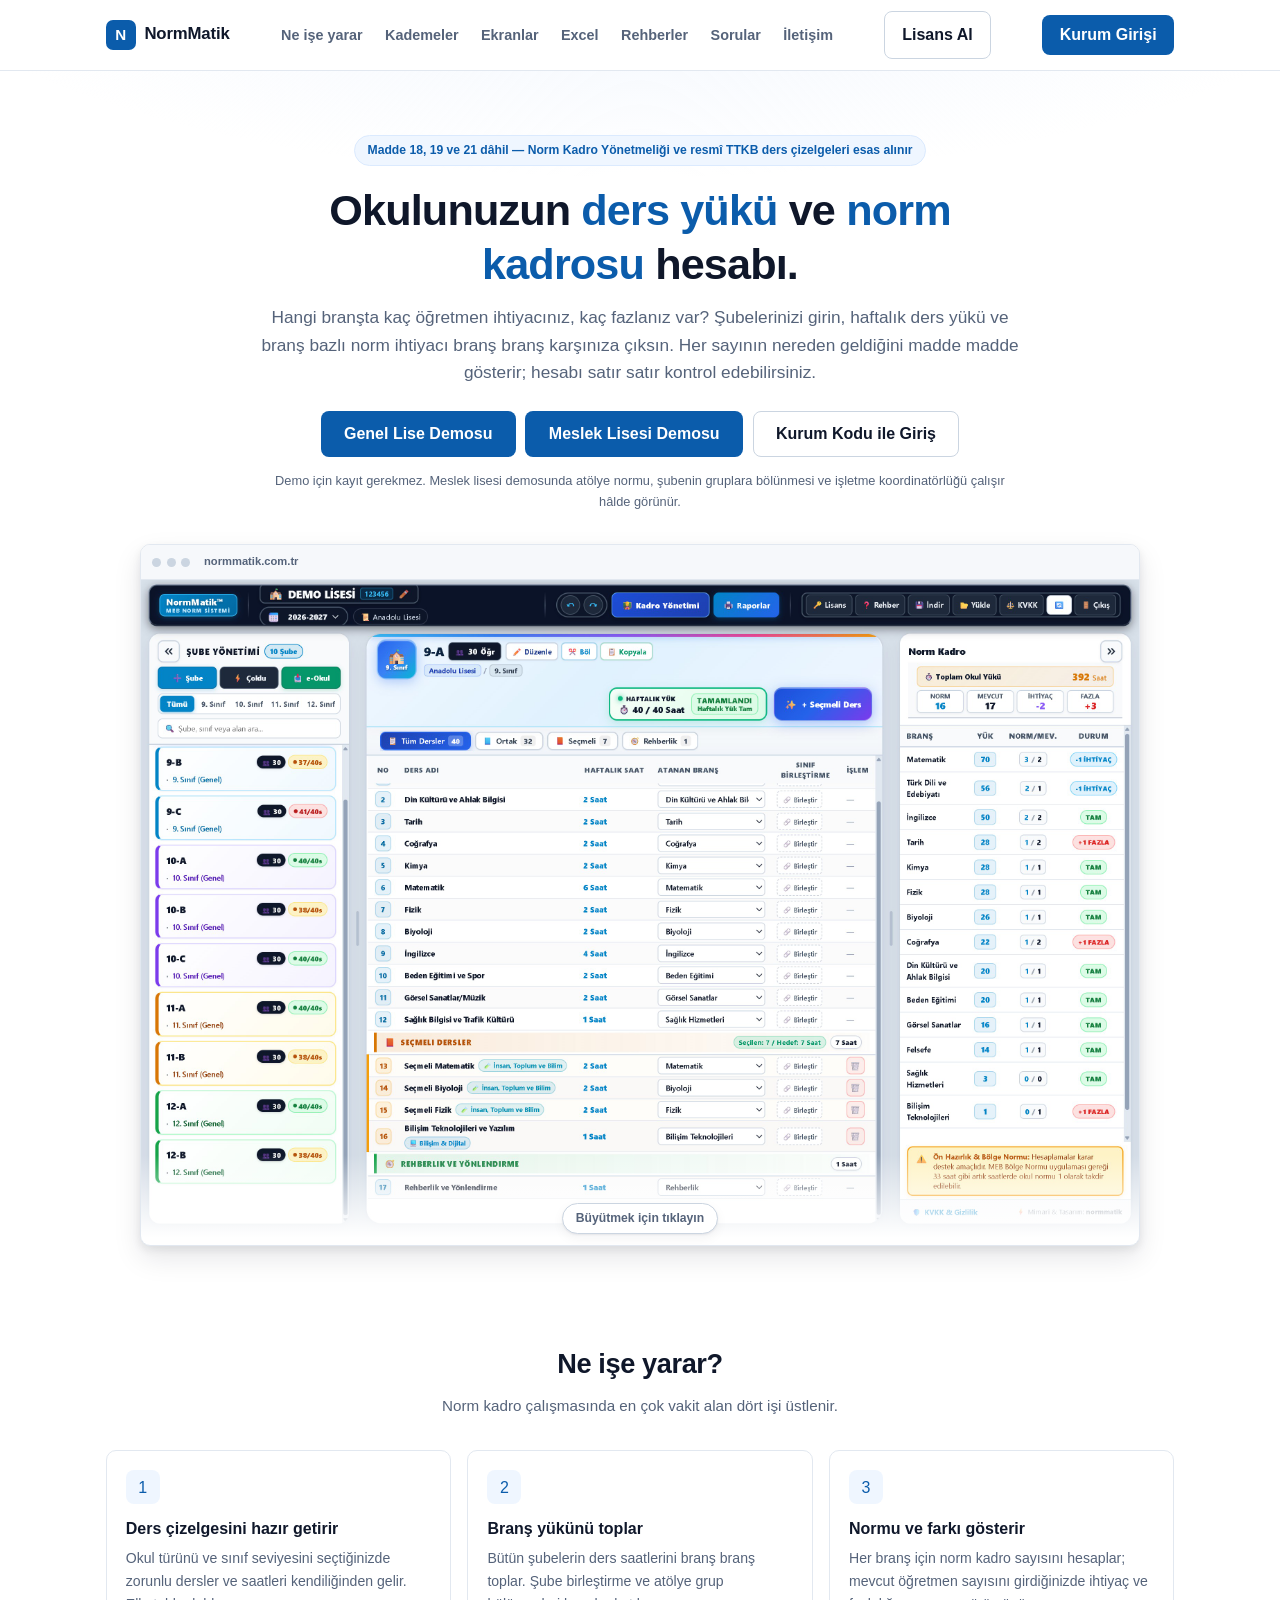
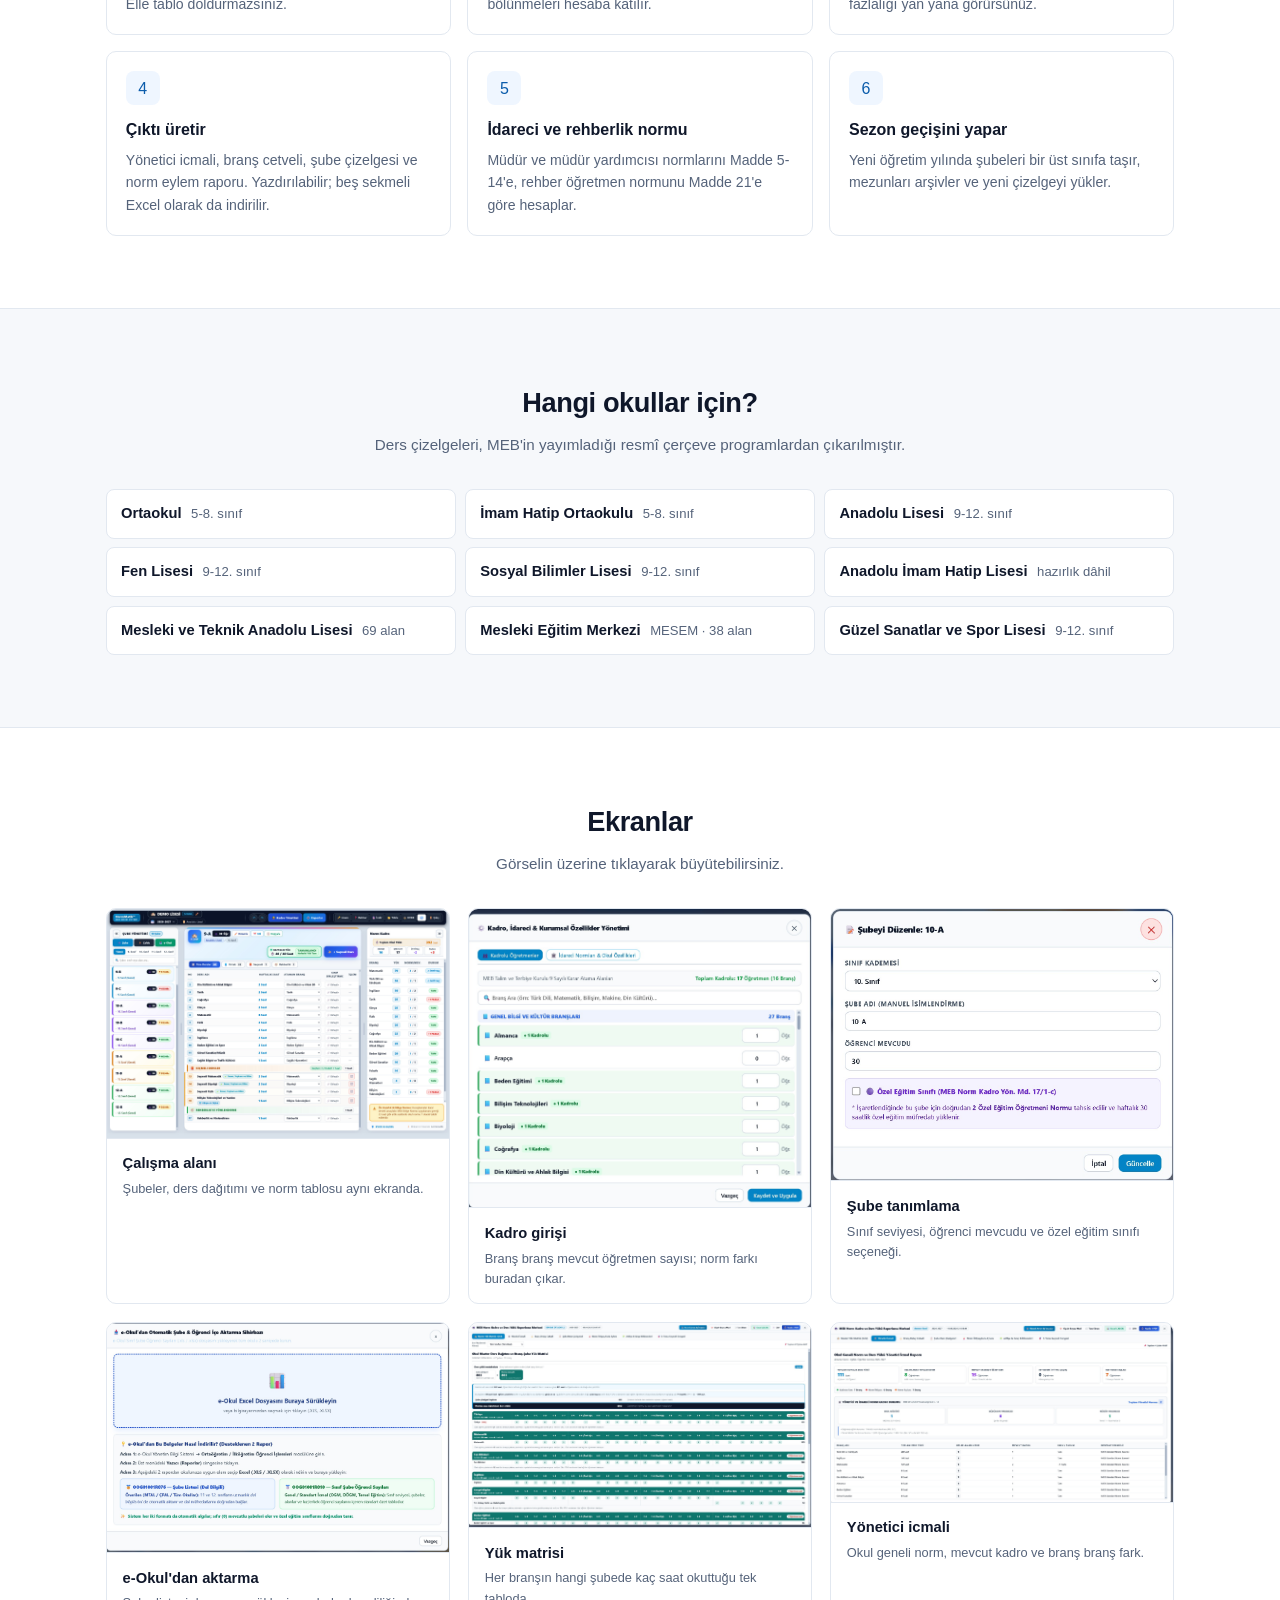
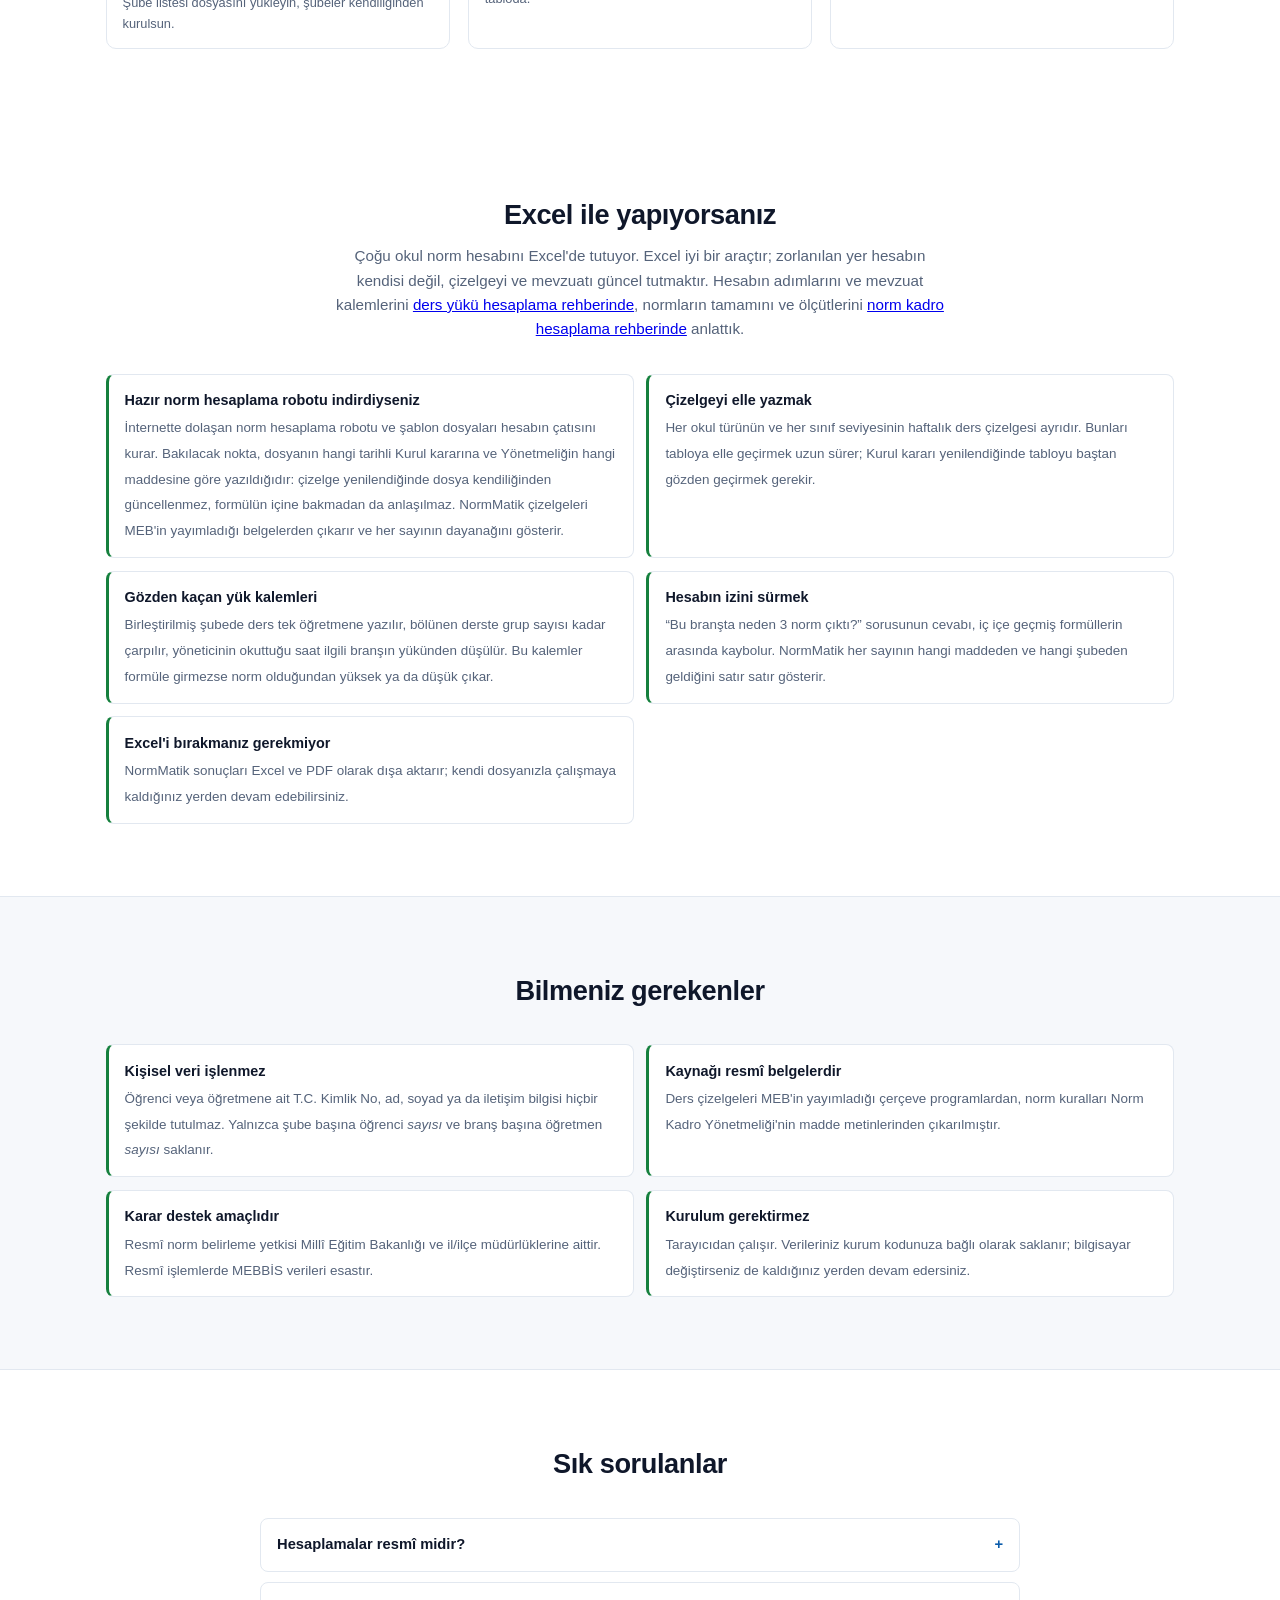
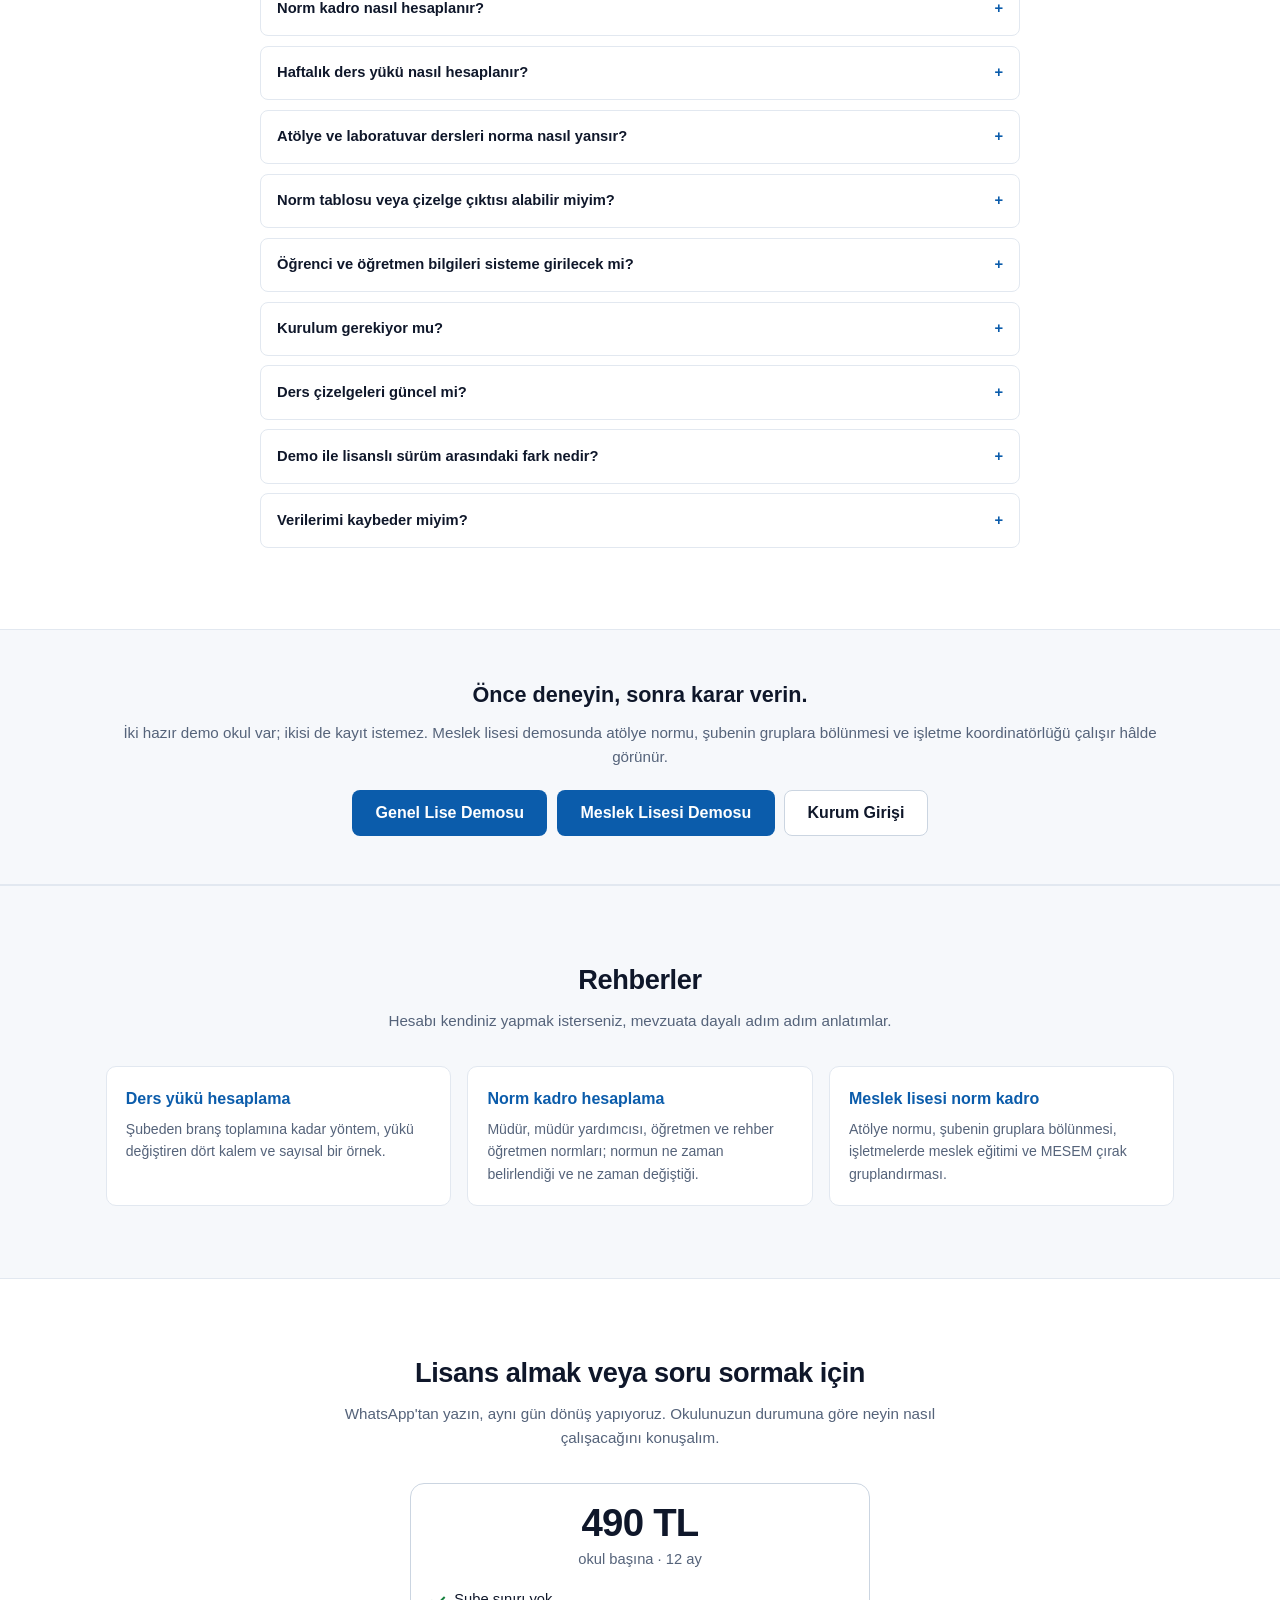
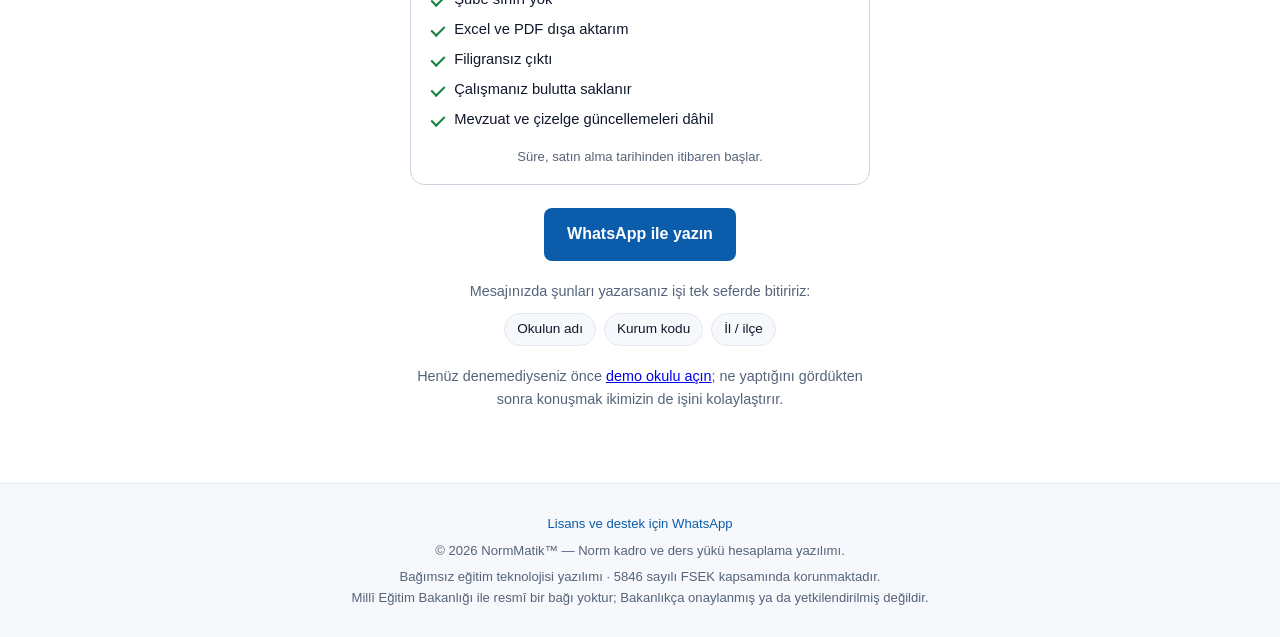
==== index.html @ 6f6fd588 "Guncelleme Co-Authored-By: Claude Opus 5 <noreply@anthropic.com>" ====
<!DOCTYPE html>
<html lang="tr" data-theme="light">
<head>
    <meta charset="UTF-8">
    <!-- Güvenlik politikası (Denetim G-03, 15.09.2026): sayfa yalnızca kendi dosyalarını ve
         Firebase uçlarını kullanabilir; veri başka bir adrese gönderilemez. Yeni bir dış
         adres eklenirse buraya da yazılmalı, yoksa tarayıcı sessizce engeller. -->
    <meta http-equiv="Content-Security-Policy" content="default-src 'self'; script-src 'self' 'unsafe-inline'; style-src 'self' 'unsafe-inline'; img-src 'self' data: blob:; font-src 'self' data:; connect-src 'self' https://identitytoolkit.googleapis.com https://securetoken.googleapis.com https://normmatik-85118-default-rtdb.europe-west1.firebasedatabase.app https://raw.githubusercontent.com; object-src 'none'; base-uri 'self'; form-action 'self'; frame-src 'none'">
    <meta name="viewport" content="width=device-width, initial-scale=1.0">
    <title>MEB Norm Hesaplama ve Ders Yükü Hesaplama Programı | NormMatik</title>
    <meta name="description" content="Norm hesaplama ve ders yükü hesaplama programı. MEB Norm Kadro Yönetmeliği ve TTKB haftalık ders çizelgeleri esas alınır. Ortaokul, lise, imam hatip, mesleki ve teknik eğitim (69 alan) ile MESEM kademelerini kapsar. Bağımsız bir yazılımdır.">
    <link rel="canonical" href="https://www.normmatik.com.tr/">

    <!-- SOSYAL PAYLASIM (Open Graph / Twitter) -->
    <meta property="og:type" content="website">
    <meta property="og:site_name" content="NormMatik">
    <meta property="og:locale" content="tr_TR">
    <meta property="og:url" content="https://www.normmatik.com.tr/">
    <meta property="og:title" content="MEB Norm Hesaplama ve Ders Yükü Hesaplama Programı | NormMatik">
    <meta property="og:description" content="Norm hesaplama ve ders yükü hesaplama programı. MEB Norm Kadro Yönetmeliği ve TTKB haftalık ders çizelgeleri esas alınır. Ortaokul, lise, imam hatip, mesleki ve teknik eğitim (69 alan) ile MESEM kademelerini kapsar. Bağımsız bir yazılımdır.">
    <meta name="twitter:card" content="summary">
    <meta name="twitter:title" content="MEB Norm Hesaplama ve Ders Yükü Hesaplama Programı | NormMatik">
    <meta name="twitter:description" content="Norm hesaplama ve ders yükü hesaplama programı. MEB Norm Kadro Yönetmeliği ve TTKB haftalık ders çizelgeleri esas alınır. Ortaokul, lise, imam hatip, mesleki ve teknik eğitim (69 alan) ile MESEM kademelerini kapsar. Bağımsız bir yazılımdır.">

    <!-- YAPISAL VERI
         SSS semasi, sayfadaki GORUNEN soru-cevaplardan uretildi. Gorunmeyen
         icerigi semaya koymak Google tarafindan ihlal sayilir; o yuzden metin
         birebir asagidaki <details> bloklariyla ayni. -->
    <script type="application/ld+json">
{
    "@context": "https://schema.org",
    "@type": "SoftwareApplication",
    "name": "NormMatik",
    "applicationCategory": "BusinessApplication",
    "operatingSystem": "Web",
    "inLanguage": "tr-TR",
    "url": "https://www.normmatik.com.tr/",
    "description": "Norm hesaplama ve ders yükü hesaplama programı. MEB Norm Kadro Yönetmeliği ve TTKB haftalık ders çizelgeleri esas alınır. Ortaokul, lise, imam hatip, mesleki ve teknik eğitim (69 alan) ile MESEM kademelerini kapsar. Bağımsız bir yazılımdır.",
    "audience": {
        "@type": "Audience",
        "audienceType": "Okul yöneticileri ve öğretmenler"
    },
    "offers": {
        "@type": "Offer",
        "price": "490",
        "priceCurrency": "TRY",
        "description": "Okul başına 12 aylık lisans",
        "url": "https://www.normmatik.com.tr/#iletisim"
    },
    "featureList": [
        "MEB Norm Kadro Yönetmeliği'ne göre öğretmen normu hesaplama",
        "Haftalık ders yükü hesaplama",
        "TTKB haftalık ders çizelgelerinden şube kurma",
        "Branş bazlı öğretmen ihtiyaç ve fazla analizi",
        "İdareci ve rehber öğretmen normu",
        "Excel ve PDF çıktı"
    ]
}
    </script>
    <script type="application/ld+json">
{
    "@context": "https://schema.org",
    "@type": "FAQPage",
    "mainEntity": [
        {
            "@type": "Question",
            "name": "Hesaplamalar resmî midir?",
            "acceptedAnswer": {
                "@type": "Answer",
                "text": "Hayır. NormMatik bir karar destek aracıdır; okul içi ön hazırlık için kullanılır. Resmî norm kadro belirleme yetkisi Bakanlık ve il/ilçe millî eğitim müdürlüklerindedir, resmî işlemlerde MEBBİS esastır."
            }
        },
        {
            "@type": "Question",
            "name": "Norm kadro nasıl hesaplanır?",
            "acceptedAnswer": {
                "@type": "Answer",
                "text": "Genel bilgi ve meslek dersleri öğretmeninde branşın haftalık ders yüküne bakılır: 6-31 saate kadar 1, 31-42 saate kadar 2, 42 saatten fazlasında her 21 saat için 1 norm; bu hesaptan sonra artan yük en az 15 saat ise 1 norm daha verilir (Madde 18). Atölye ve laboratuvar öğretmeninin formülü ayrıdır. Normların tamamını ve ölçütlerini norm kadro hesaplama rehberinde anlattık."
            }
        },
        {
            "@type": "Question",
            "name": "Haftalık ders yükü nasıl hesaplanır?",
            "acceptedAnswer": {
                "@type": "Answer",
                "text": "Şubelerin haftalık ders çizelgesindeki saatler branş branş toplanır. Birleştirilmiş şubede ders tek öğretmene yazılır, gruplara bölünen derste grup sayısı kadar çarpılır, yöneticilerin okuttuğu saatler ilgili branşın yükünden düşülür. Adımları ve sayısal örneği ders yükü hesaplama rehberinde bulabilirsiniz."
            }
        },
        {
            "@type": "Question",
            "name": "Atölye ve laboratuvar dersleri norma nasıl yansır?",
            "acceptedAnswer": {
                "@type": "Answer",
                "text": "Atölye ve laboratuvar öğretmeni normu Madde 19'a tabidir; eşikleri Madde 18'den farklıdır (40 saat / 20 saat). İkisi karıştırılırsa sonuç şişer: 200 saatlik bir atölye yükü Madde 19'a göre 5, Madde 18'e göre 9 norm verir. Meslek liselerinde en sık karşılaşılan hata budur. Grup bölünmesinin atölye yükünü nasıl büyüttüğünü meslek lisesi norm kadro sayfasında anlattık."
            }
        },
        {
            "@type": "Question",
            "name": "Norm tablosu veya çizelge çıktısı alabilir miyim?",
            "acceptedAnswer": {
                "@type": "Answer",
                "text": "Evet. Branş branş ders yükünü, normu ve mevcut öğretmen sayısını gösteren tabloyu Excel ve PDF olarak dışa aktarabilirsiniz. Her satırda normun hangi maddeden geldiği yazılıdır."
            }
        },
        {
            "@type": "Question",
            "name": "Öğrenci ve öğretmen bilgileri sisteme girilecek mi?",
            "acceptedAnswer": {
                "@type": "Answer",
                "text": "Hayır. Sistem isim, T.C. Kimlik No veya iletişim bilgisi istemez ve saklamaz. Yalnızca sayılarla çalışır: şubedeki öğrenci sayısı, branştaki öğretmen sayısı."
            }
        },
        {
            "@type": "Question",
            "name": "Kurulum gerekiyor mu?",
            "acceptedAnswer": {
                "@type": "Answer",
                "text": "Hayır. Tarayıcıdan açılır. Okul bilgisayarına program kurmanız, yönetici izni almanız gerekmez."
            }
        },
        {
            "@type": "Question",
            "name": "Ders çizelgeleri güncel mi?",
            "acceptedAnswer": {
                "@type": "Answer",
                "text": "Çizelgeler MEB'in yayımladığı çerçeve programlardan çıkarılır ve Kurul kararları yenilendikçe güncellenir. Her çizelgenin hangi karara dayandığı kayıt altında tutulur."
            }
        },
        {
            "@type": "Question",
            "name": "Demo ile lisanslı sürüm arasındaki fark nedir?",
            "acceptedAnswer": {
                "@type": "Answer",
                "text": "Demoda en fazla üç şube oluşturabilir, çıktıları filigranlı alırsınız. Lisanslı sürümde şube sınırı yoktur, Excel dışa aktarımı ve filigransız çıktı açılır."
            }
        },
        {
            "@type": "Question",
            "name": "Verilerimi kaybeder miyim?",
            "acceptedAnswer": {
                "@type": "Answer",
                "text": "Çalışmanız kurum kodunuza bağlı olarak bulutta saklanır. Bilgisayar değişse veya tarayıcı temizlense de okulunuzun verisi durur."
            }
        }
    ]
}
    </script>
    <link rel="stylesheet" href="css/landing.css?v=20261029_2314">
    <!-- MARKA IKONU
         Google, arama sonucunda site adinin yanina bu ikonu koyar. Onceden
         burada bir `data:` URI (emoji) vardi; Google data URI favicon'lari
         KULLANMAZ ve kokteki eski favicon.ico'ya dusuyordu. Ikonlar artik
         gercek dosya ve sitenin marka isaretiyle ayni (mavi kare + beyaz N).
         Ureteci: tools/uret_favicon.py
         Surum etiketi (?v=) BILEREK YOK: Google favicon'u sabit adresten
         tarar, adres degisirse yeniden bulmasi gecikir. -->
    <link rel="icon" href="favicon.ico" sizes="any">
    <link rel="icon" type="image/png" sizes="96x96" href="icons/normmatik-96.png">
    <link rel="icon" type="image/png" sizes="192x192" href="icons/normmatik-192.png">
    <link rel="apple-touch-icon" sizes="180x180" href="icons/apple-touch-icon.png">
</head>
<body>

<!-- ÜST ÇUBUK -->
<header class="ust">
    <div class="ust-ic">
        <a href="#" class="marka">
            <span class="marka-im">N</span>
            <span>NormMatik</span>
        </a>

        <ul class="ust-menu">
            <li><a href="#nedir">Ne işe yarar</a></li>
            <li><a href="#kademeler">Kademeler</a></li>
            <li><a href="#galeri">Ekranlar</a></li>
            <li><a href="#excel">Excel</a></li>
            <li><a href="#rehberler">Rehberler</a></li>
            <li><a href="#sorular">Sorular</a></li>
            <li><a href="#iletisim">İletişim</a></li>
        </ul>

        <a class="dugme dugme-ikincil" href="#iletisim">Lisans Al</a>
        <button class="dugme dugme-birincil" id="btn-trigger-login">Kurum Girişi</button>
    </div>
</header>

<!-- GİRİŞ -->
<section class="giris">
    <div class="kap">
        <div class="giris-ic">
            <span class="rozet">Madde 18, 19 ve 21 dâhil — Norm Kadro Yönetmeliği ve resmî TTKB ders çizelgeleri esas alınır</span>

            <h1>Okulunuzun <span class="vurgu">ders yükü</span> ve <span class="vurgu">norm kadrosu</span> hesabı.</h1>

            <p class="giris-alt">
                Hangi branşta kaç öğretmen ihtiyacınız, kaç fazlanız var? Şubelerinizi girin,
                haftalık ders yükü ve branş bazlı norm ihtiyacı branş branş karşınıza çıksın.
                Her sayının nereden geldiğini madde madde gösterir; hesabı satır satır kontrol edebilirsiniz.
            </p>

            <!-- Iki demo da ILK EKRANDA. Meslek lisesi demosu once yalnizca
                 sayfanin en altindaydi; oraya inen olmuyordu ve urunun en
                 ayirt edici tarafi (atolye normu, grup bolunmesi, isletme
                 koordinatorlugu) hic gorunmuyordu. -->
            <div class="giris-dugmeler">
                <button class="dugme dugme-birincil dugme-buyuk" id="btn-hero-demo">Genel Lise Demosu</button>
                <button class="dugme dugme-birincil dugme-buyuk" id="btn-hero-demo-meslek" data-demo="meslek">Meslek Lisesi Demosu</button>
                <button class="dugme dugme-ikincil dugme-buyuk" id="btn-hero-login">Kurum Kodu ile Giriş</button>
            </div>

            <p class="giris-not">
                Demo için kayıt gerekmez. Meslek lisesi demosunda atölye normu, şubenin
                gruplara bölünmesi ve işletme koordinatörlüğü çalışır hâlde görünür.
            </p>
        </div>

        <!-- Ürünün kendisi ilk ekranda görünür: en iyi anlatım bu. -->
        <!-- gallery-card sinifi bilerek: betikteki ayni baglama bu goruntuyu
             de buyutulebilir yapiyor. Panellerin alti kesik oldugu icin goz
             "devami var, kaydirayim" diyordu; artik tiklayarak tamamini
             gorebiliyorsunuz ve alt kenardaki yumusak gecis bunun bir
             onizleme oldugunu soyluyor. -->
        <div class="ekran-cerceve gallery-card"
             data-img="screenshots/ekran_1.jpg?v=20261029_2314"
             data-title="NormMatik çalışma alanı — solda şubeler, ortada ders dağıtımı, sağda canlı norm tablosu">
            <div class="ekran-cubuk">
                <span class="ekran-nokta"></span>
                <span class="ekran-nokta"></span>
                <span class="ekran-nokta"></span>
                <span class="ekran-adres">normmatik.com.tr</span>
            </div>
            <div class="ekran-govde">
                <img src="screenshots/ekran_1.jpg?v=20261029_2314" alt="NormMatik çalışma alanı: solda şubeler, ortada ders dağıtımı, sağda canlı norm tablosu" width="2880" height="1920" loading="eager">
                <span class="ekran-ipucu">Büyütmek için tıklayın</span>
            </div>
        </div>
    </div>
</section>

<!-- NE İŞE YARAR -->
<section class="bolum" id="nedir">
    <div class="kap">
        <div class="bolum-basi">
            <h2>Ne işe yarar?</h2>
            <p>Norm kadro çalışmasında en çok vakit alan dört işi üstlenir.</p>
        </div>

        <div class="izgara">
            <div class="kutu">
                <div class="kutu-im">1</div>
                <h3>Ders çizelgesini hazır getirir</h3>
                <p>Okul türünü ve sınıf seviyesini seçtiğinizde zorunlu dersler ve
                   saatleri kendiliğinden gelir. Elle tablo doldurmazsınız.</p>
            </div>

            <div class="kutu">
                <div class="kutu-im">2</div>
                <h3>Branş yükünü toplar</h3>
                <p>Bütün şubelerin ders saatlerini branş branş toplar. Şube birleştirme
                   ve atölye grup bölünmeleri hesaba katılır.</p>
            </div>

            <div class="kutu">
                <div class="kutu-im">3</div>
                <h3>Normu ve farkı gösterir</h3>
                <p>Her branş için norm kadro sayısını hesaplar; mevcut öğretmen sayısını
                   girdiğinizde ihtiyaç ve fazlalığı yan yana görürsünüz.</p>
            </div>

            <div class="kutu">
                <div class="kutu-im">4</div>
                <h3>Çıktı üretir</h3>
                <p>Yönetici icmali, branş cetveli, şube çizelgesi ve norm eylem raporu.
                   Yazdırılabilir; beş sekmeli Excel olarak da indirilir.</p>
            </div>

            <div class="kutu">
                <div class="kutu-im">5</div>
                <h3>İdareci ve rehberlik normu</h3>
                <p>Müdür ve müdür yardımcısı normlarını Madde 5-14'e, rehber öğretmen
                   normunu Madde 21'e göre hesaplar.</p>
            </div>

            <div class="kutu">
                <div class="kutu-im">6</div>
                <h3>Sezon geçişini yapar</h3>
                <p>Yeni öğretim yılında şubeleri bir üst sınıfa taşır, mezunları
                   arşivler ve yeni çizelgeyi yükler.</p>
            </div>
        </div>
    </div>
</section>

<!-- KADEMELER -->
<section class="bolum bolum-gri" id="kademeler">
    <div class="kap">
        <div class="bolum-basi">
            <h2>Hangi okullar için?</h2>
            <p>Ders çizelgeleri, MEB'in yayımladığı resmî çerçeve programlardan çıkarılmıştır.</p>
        </div>

        <div class="kademe-liste">
            <div class="kademe"><b>Ortaokul</b> <span>5-8. sınıf</span></div>
            <div class="kademe"><b>İmam Hatip Ortaokulu</b> <span>5-8. sınıf</span></div>
            <div class="kademe"><b>Anadolu Lisesi</b> <span>9-12. sınıf</span></div>
            <div class="kademe"><b>Fen Lisesi</b> <span>9-12. sınıf</span></div>
            <div class="kademe"><b>Sosyal Bilimler Lisesi</b> <span>9-12. sınıf</span></div>
            <div class="kademe"><b>Anadolu İmam Hatip Lisesi</b> <span>hazırlık dâhil</span></div>
            <div class="kademe"><b>Mesleki ve Teknik Anadolu Lisesi</b> <span>69 alan</span></div>
            <div class="kademe"><b>Mesleki Eğitim Merkezi</b> <span>MESEM · 38 alan</span></div>
            <div class="kademe"><b>Güzel Sanatlar ve Spor Lisesi</b> <span>9-12. sınıf</span></div>
        </div>
    </div>
</section>

<!-- EKRANLAR -->
<section class="bolum" id="galeri">
    <div class="kap">
        <div class="bolum-basi">
            <h2>Ekranlar</h2>
            <p>Görselin üzerine tıklayarak büyütebilirsiniz.</p>
        </div>

        <div class="galeri">
            <div class="gallery-card" data-img="screenshots/ekran_1.jpg?v=20261029_2314" data-title="Çalışma alanı: şubeler, ders dağıtımı ve canlı norm tablosu">
                <img src="screenshots/ekran_1.jpg?v=20261029_2314" alt="Çalışma alanı" loading="lazy">
                <div class="galeri-yazi">
                    <h4>Çalışma alanı</h4>
                    <p>Şubeler, ders dağıtımı ve norm tablosu aynı ekranda.</p>
                </div>
            </div>

            <div class="gallery-card" data-img="screenshots/ekran_2.jpg?v=20261029_2314" data-title="Kadrolu öğretmen sayılarının branş branş girilmesi">
                <img src="screenshots/ekran_2.jpg?v=20261029_2314" alt="Kadro yönetimi ekranı" loading="lazy">
                <div class="galeri-yazi">
                    <h4>Kadro girişi</h4>
                    <p>Branş branş mevcut öğretmen sayısı; norm farkı buradan çıkar.</p>
                </div>
            </div>

            <div class="gallery-card" data-img="screenshots/ekran_3.jpg?v=20261029_2314" data-title="Şube tanımlama: sınıf seviyesi, mevcut ve özel eğitim sınıfı">
                <img src="screenshots/ekran_3.jpg?v=20261029_2314" alt="Şube düzenleme penceresi" loading="lazy">
                <div class="galeri-yazi">
                    <h4>Şube tanımlama</h4>
                    <p>Sınıf seviyesi, öğrenci mevcudu ve özel eğitim sınıfı seçeneği.</p>
                </div>
            </div>

            <div class="gallery-card" data-img="screenshots/ekran_4.jpg?v=20261029_2314" data-title="e-Okul dosyasından şubelerin tek seferde kurulması">
                <img src="screenshots/ekran_4.jpg?v=20261029_2314" alt="e-Okul içe aktarma sihirbazı" loading="lazy">
                <div class="galeri-yazi">
                    <h4>e-Okul'dan aktarma</h4>
                    <p>Şube listesi dosyasını yükleyin, şubeler kendiliğinden kurulsun.</p>
                </div>
            </div>

            <div class="gallery-card" data-img="screenshots/ekran_5.jpg?v=20261029_2314" data-title="Master yük matrisi: her branşın şube şube ders dağılımı">
                <img src="screenshots/ekran_5.jpg?v=20261029_2314" alt="Master ders dağıtım ve branş-şube yük matrisi" loading="lazy">
                <div class="galeri-yazi">
                    <h4>Yük matrisi</h4>
                    <p>Her branşın hangi şubede kaç saat okuttuğu tek tabloda.</p>
                </div>
            </div>

            <div class="gallery-card" data-img="screenshots/ekran_6.jpg?v=20261029_2314" data-title="Yönetici icmali: okul geneli norm, kadro ve fark tablosu">
                <img src="screenshots/ekran_6.jpg?v=20261029_2314" alt="Yönetici icmal raporu" loading="lazy">
                <div class="galeri-yazi">
                    <h4>Yönetici icmali</h4>
                    <p>Okul geneli norm, mevcut kadro ve branş branş fark.</p>
                </div>
            </div>
        </div>
    </div>
</section>

<!-- EXCEL -->
<!-- NEDEN VAR: Search Console'da "ders yükü hesaplama excel" (10 gösterim,
     konum 7,5) ve "meslek lisesi norm kadro hesaplama excel" (6 gösterim,
     konum 9,0) gerçekten aranan sorgular. Excel'i reddetmek yerine
     karşılıyoruz: neyi iyi yapar, nerede zorlanır. -->
<section class="bolum" id="excel">
    <div class="kap">
        <div class="bolum-basi">
            <h2>Excel ile yapıyorsanız</h2>
            <p>
                Çoğu okul norm hesabını Excel'de tutuyor. Excel iyi bir araçtır; zorlanılan yer
                hesabın kendisi değil, çizelgeyi ve mevzuatı güncel tutmaktır.
                Hesabın adımlarını ve mevzuat kalemlerini
                <a href="ders-yuku-hesaplama.html">ders yükü hesaplama rehberinde</a>,
                normların tamamını ve ölçütlerini
                <a href="norm-kadro-hesaplama.html">norm kadro hesaplama rehberinde</a> anlattık.
            </p>
        </div>

        <div class="guven-liste">
            <div class="guven">
                <div>
                    <b>Hazır norm hesaplama robotu indirdiyseniz</b>
                    <span>İnternette dolaşan norm hesaplama robotu ve şablon dosyaları hesabın
                    çatısını kurar. Bakılacak nokta, dosyanın hangi tarihli Kurul kararına ve
                    Yönetmeliğin hangi maddesine göre yazıldığıdır: çizelge yenilendiğinde
                    dosya kendiliğinden güncellenmez, formülün içine bakmadan da anlaşılmaz.
                    NormMatik çizelgeleri MEB'in yayımladığı belgelerden çıkarır ve her sayının
                    dayanağını gösterir.</span>
                </div>
            </div>

            <div class="guven">
                <div>
                    <b>Çizelgeyi elle yazmak</b>
                    <span>Her okul türünün ve her sınıf seviyesinin haftalık ders çizelgesi
                    ayrıdır. Bunları tabloya elle geçirmek uzun sürer; Kurul kararı
                    yenilendiğinde tabloyu baştan gözden geçirmek gerekir.</span>
                </div>
            </div>

            <div class="guven">
                <div>
                    <b>Gözden kaçan yük kalemleri</b>
                    <span>Birleştirilmiş şubede ders tek öğretmene yazılır, bölünen derste
                    grup sayısı kadar çarpılır, yöneticinin okuttuğu saat ilgili branşın
                    yükünden düşülür. Bu kalemler formüle girmezse norm olduğundan
                    yüksek ya da düşük çıkar.</span>
                </div>
            </div>

            <div class="guven">
                <div>
                    <b>Hesabın izini sürmek</b>
                    <span>“Bu branşta neden 3 norm çıktı?” sorusunun cevabı, iç içe geçmiş
                    formüllerin arasında kaybolur. NormMatik her sayının hangi maddeden ve
                    hangi şubeden geldiğini satır satır gösterir.</span>
                </div>
            </div>

            <div class="guven">
                <div>
                    <b>Excel'i bırakmanız gerekmiyor</b>
                    <span>NormMatik sonuçları Excel ve PDF olarak dışa aktarır; kendi
                    dosyanızla çalışmaya kaldığınız yerden devam edebilirsiniz.</span>
                </div>
            </div>
        </div>
    </div>
</section>

<!-- GÜVEN -->
<section class="bolum bolum-gri">
    <div class="kap">
        <div class="bolum-basi">
            <h2>Bilmeniz gerekenler</h2>
        </div>

        <div class="guven-liste">
            <div class="guven">
                <div>
                    <b>Kişisel veri işlenmez</b>
                    <span>Öğrenci veya öğretmene ait T.C. Kimlik No, ad, soyad ya da
                    iletişim bilgisi hiçbir şekilde tutulmaz. Yalnızca şube başına
                    öğrenci <em>sayısı</em> ve branş başına öğretmen <em>sayısı</em> saklanır.</span>
                </div>
            </div>

            <div class="guven">
                <div>
                    <b>Kaynağı resmî belgelerdir</b>
                    <span>Ders çizelgeleri MEB'in yayımladığı çerçeve programlardan,
                    norm kuralları Norm Kadro Yönetmeliği'nin madde metinlerinden
                    çıkarılmıştır.</span>
                </div>
            </div>

            <div class="guven">
                <div>
                    <b>Karar destek amaçlıdır</b>
                    <span>Resmî norm belirleme yetkisi Millî Eğitim Bakanlığı ve il/ilçe
                    müdürlüklerine aittir. Resmî işlemlerde MEBBİS verileri esastır.</span>
                </div>
            </div>

            <div class="guven">
                <div>
                    <b>Kurulum gerektirmez</b>
                    <span>Tarayıcıdan çalışır. Verileriniz kurum kodunuza bağlı olarak
                    saklanır; bilgisayar değiştirseniz de kaldığınız yerden devam edersiniz.</span>
                </div>
            </div>
        </div>
    </div>
</section>

<!-- SORULAR -->
<section class="bolum" id="sorular">
    <div class="kap">
        <div class="bolum-basi">
            <h2>Sık sorulanlar</h2>
        </div>

        <div class="sss">
            <details>
                <summary>Hesaplamalar resmî midir?</summary>
                <div class="cevap">
                    Hayır. NormMatik bir karar destek aracıdır; okul içi ön hazırlık için
                    kullanılır. Resmî norm kadro belirleme yetkisi Bakanlık ve il/ilçe
                    millî eğitim müdürlüklerindedir, resmî işlemlerde MEBBİS esastır.
                </div>
            </details>

            <details>
                <summary>Norm kadro nasıl hesaplanır?</summary>
                <div class="cevap">
                    Genel bilgi ve meslek dersleri öğretmeninde branşın haftalık ders yüküne
                    bakılır: 6-31 saate kadar 1, 31-42 saate kadar 2, 42 saatten fazlasında her
                    21 saat için 1 norm; bu hesaptan sonra artan yük en az 15 saat ise 1 norm
                    daha verilir (Madde 18). Atölye ve laboratuvar öğretmeninin formülü ayrıdır.
                    Normların tamamını ve ölçütlerini
                    <a href="norm-kadro-hesaplama.html">norm kadro hesaplama rehberinde</a>
                    anlattık.
                </div>
            </details>

            <details>
                <summary>Haftalık ders yükü nasıl hesaplanır?</summary>
                <div class="cevap">
                    Şubelerin haftalık ders çizelgesindeki saatler branş branş toplanır.
                    Birleştirilmiş şubede ders tek öğretmene yazılır, gruplara bölünen derste
                    grup sayısı kadar çarpılır, yöneticilerin okuttuğu saatler ilgili branşın
                    yükünden düşülür. Adımları ve sayısal örneği
                    <a href="ders-yuku-hesaplama.html">ders yükü hesaplama rehberinde</a>
                    bulabilirsiniz.
                </div>
            </details>

            <details>
                <summary>Atölye ve laboratuvar dersleri norma nasıl yansır?</summary>
                <div class="cevap">
                    Atölye ve laboratuvar öğretmeni normu Madde 19'a tabidir; eşikleri Madde
                    18'den farklıdır (40 saat / 20 saat). İkisi karıştırılırsa sonuç şişer:
                    200 saatlik bir atölye yükü Madde 19'a göre 5, Madde 18'e göre 9 norm
                    verir. Meslek liselerinde en sık karşılaşılan hata budur. Grup
                    bölünmesinin atölye yükünü nasıl büyüttüğünü
                    <a href="meslek-lisesi-norm-kadro.html">meslek lisesi norm kadro sayfasında</a>
                    anlattık.
                </div>
            </details>

            <details>
                <summary>Norm tablosu veya çizelge çıktısı alabilir miyim?</summary>
                <div class="cevap">
                    Evet. Branş branş ders yükünü, normu ve mevcut öğretmen sayısını gösteren
                    tabloyu Excel ve PDF olarak dışa aktarabilirsiniz. Her satırda normun hangi
                    maddeden geldiği yazılıdır.
                </div>
            </details>

            <details>
                <summary>Öğrenci ve öğretmen bilgileri sisteme girilecek mi?</summary>
                <div class="cevap">
                    Hayır. Sistem isim, T.C. Kimlik No veya iletişim bilgisi istemez ve
                    saklamaz. Yalnızca sayılarla çalışır: şubedeki öğrenci sayısı,
                    branştaki öğretmen sayısı.
                </div>
            </details>

            <details>
                <summary>Kurulum gerekiyor mu?</summary>
                <div class="cevap">
                    Hayır. Tarayıcıdan açılır. Okul bilgisayarına program kurmanız,
                    yönetici izni almanız gerekmez.
                </div>
            </details>

            <details>
                <summary>Ders çizelgeleri güncel mi?</summary>
                <div class="cevap">
                    Çizelgeler MEB'in yayımladığı çerçeve programlardan çıkarılır ve
                    Kurul kararları yenilendikçe güncellenir. Her çizelgenin hangi karara
                    dayandığı kayıt altında tutulur.
                </div>
            </details>

            <details>
                <summary>Demo ile lisanslı sürüm arasındaki fark nedir?</summary>
                <div class="cevap">
                    Demoda en fazla üç şube oluşturabilir, çıktıları filigranlı alırsınız.
                    Lisanslı sürümde şube sınırı yoktur, Excel dışa aktarımı ve filigransız
                    çıktı açılır.
                </div>
            </details>

            <details>
                <summary>Verilerimi kaybeder miyim?</summary>
                <div class="cevap">
                    Çalışmanız kurum kodunuza bağlı olarak bulutta saklanır. Bilgisayar
                    değişse veya tarayıcı temizlense de okulunuzun verisi durur.
                </div>
            </details>
        </div>
    </div>
</section>

<!-- KAPANIŞ -->
<section class="kapanis bolum-gri">
    <div class="kap">
        <h2>Önce deneyin, sonra karar verin.</h2>
        <p>
            İki hazır demo okul var; ikisi de kayıt istemez. Meslek lisesi demosunda
            atölye normu, şubenin gruplara bölünmesi ve işletme koordinatörlüğü çalışır hâlde
            görünür.
        </p>
        <div class="kapanis-dugmeler">
            <button class="dugme dugme-birincil dugme-buyuk" id="btn-open-demo-school">Genel Lise Demosu</button>
            <button class="dugme dugme-birincil dugme-buyuk" id="btn-open-demo-meslek" data-demo="meslek">Meslek Lisesi Demosu</button>
            <button class="dugme dugme-ikincil dugme-buyuk" onclick="document.getElementById('btn-trigger-login').click()">Kurum Girişi</button>
        </div>
    </div>
</section>

<!-- REHBERLER
     Uc icerik sayfasi ust menude ayri ayri duruyordu; menu 9 ogeye cikip
     satir atliyordu. Tek baslikta toplandi. Bu bolum ayni zamanda o
     sayfalara ana sayfadan aciklayici metinli ic baglanti verir. -->
<section class="bolum bolum-gri" id="rehberler">
    <div class="kap">
        <div class="bolum-basi">
            <h2>Rehberler</h2>
            <p>Hesabı kendiniz yapmak isterseniz, mevzuata dayalı adım adım anlatımlar.</p>
        </div>

        <div class="izgara">
            <div class="kutu">
                <h3><a href="ders-yuku-hesaplama.html">Ders yükü hesaplama</a></h3>
                <p>Şubeden branş toplamına kadar yöntem, yükü değiştiren dört kalem
                   ve sayısal bir örnek.</p>
            </div>

            <div class="kutu">
                <h3><a href="norm-kadro-hesaplama.html">Norm kadro hesaplama</a></h3>
                <p>Müdür, müdür yardımcısı, öğretmen ve rehber öğretmen normları;
                   normun ne zaman belirlendiği ve ne zaman değiştiği.</p>
            </div>

            <div class="kutu">
                <h3><a href="meslek-lisesi-norm-kadro.html">Meslek lisesi norm kadro</a></h3>
                <p>Atölye normu, şubenin gruplara bölünmesi, işletmelerde meslek
                   eğitimi ve MESEM çırak gruplandırması.</p>
            </div>
        </div>
    </div>
</section>

<!-- İLETİŞİM / LİSANS
     08.09.2026'da eklendi. Oncesinde siteye ulasmanin TEK yolu, giris
     kutusunun icine gomulu "Sifremi unuttum" baglantisiydi; lisans almak
     isteyen birinin izleyebilecegi hicbir yol yoktu. -->
<section class="bolum" id="iletisim">
    <div class="kap">
        <div class="bolum-basi">
            <h2>Lisans almak veya soru sormak için</h2>
            <p>
                WhatsApp'tan yazın, aynı gün dönüş yapıyoruz. Okulunuzun durumuna göre
                neyin nasıl çalışacağını konuşalım.
            </p>
        </div>

        <div class="yazi-dar">
            <!-- Fiyat BILEREK burada: ilk ekranda degil, demolarin ve
                 rehberlerin ALTINDA. Buraya kadar inen kisi urunun ne
                 yaptigini zaten gormus olur. -->
            <div class="fiyat-kutu">
                <div class="fiyat-tutar">490 TL</div>
                <div class="fiyat-kapsam">okul başına · 12 ay</div>
                <ul class="fiyat-liste">
                    <li>Şube sınırı yok</li>
                    <li>Excel ve PDF dışa aktarım</li>
                    <li>Filigransız çıktı</li>
                    <li>Çalışmanız bulutta saklanır</li>
                    <li>Mevzuat ve çizelge güncellemeleri dâhil</li>
                </ul>
                <p class="fiyat-not">Süre, satın alma tarihinden itibaren başlar.</p>
            </div>

            <a class="dugme dugme-birincil dugme-buyuk"
               href="https://wa.me/905062777049?text=Merhaba%2C%20NormMatik%20lisans%C4%B1%20hakk%C4%B1nda%20bilgi%20almak%20istiyorum.%0AOkul%3A%20%0AKurum%20kodu%3A%20%0A%C4%B0l%2F%C4%B0l%C3%A7e%3A%20"
               target="_blank" rel="noopener">WhatsApp ile yazın</a>

            <p class="iletisim-not">
                Mesajınızda şunları yazarsanız işi tek seferde bitiririz:
            </p>
            <ul class="iletisim-liste">
                <li>Okulun adı</li>
                <li>Kurum kodu</li>
                <li>İl / ilçe</li>
            </ul>
            <p class="iletisim-not">
                Henüz denemediyseniz önce
                <a href="#" id="link-iletisim-demo">demo okulu açın</a>;
                ne yaptığını gördükten sonra konuşmak ikimizin de işini kolaylaştırır.
            </p>
        </div>
    </div>
</section>

<!-- GİRİŞ KUTUSU -->
<div class="auth-modal-overlay" id="auth-modal">
    <div class="auth-modal-box" role="dialog" aria-modal="true" aria-labelledby="auth-modal-baslik">
        <div class="auth-modal-header">
            <button class="auth-modal-close" id="btn-close-auth-modal" aria-label="Kapat">✕</button>
            <h3 id="auth-modal-baslik" style="font-size: 1.15rem; font-weight: 800;">Kurum Girişi</h3>
            <p style="font-size: .84rem; color: var(--metin-soluk); margin-top: .25rem;">
                Okulunuzun çalışma alanına erişmek için bilgilerinizi giriniz.
            </p>
        </div>

        <form id="form-login">
            <div class="auth-form-group">
                <label class="auth-form-label" for="auth-kurum-kodu">MEB Kurum Kodu</label>
                <input type="text" id="auth-kurum-kodu" class="auth-form-input" placeholder="Örn: 754123" maxlength="10" required autofocus>
            </div>

            <div class="auth-form-group">
                <label class="auth-form-label" for="auth-password">Şifre</label>
                <input type="password" id="auth-password" class="auth-form-input" placeholder="Şifreniz" required>
            </div>

            <!--
                "Bu cihazda açık kal" (12.09.2026, kullanıcı isteği): uygulama
                yılda birkaç kez kullanıldığı için şifre unutuluyor. İşaretsizken
                oturum tarayıcı kapanınca biter (varsayılan davranış korunuyor).
            -->
            <div class="auth-form-group" style="display: flex; align-items: flex-start; gap: .5rem;">
                <input type="checkbox" id="auth-kalici" style="margin-top: .22rem; width: 16px; height: 16px; flex-shrink: 0;">
                <label for="auth-kalici" style="font-size: .82rem; font-weight: 700; line-height: 1.35; cursor: pointer;">
                    Bu cihazda açık kal
                    <span style="display: block; font-size: .72rem; font-weight: 400; color: var(--metin-soluk); margin-top: .12rem;">
                        Ortak kullanılan bilgisayarlarda işaretlemeyin; bu cihazı açan herkes okulunuzun verisine ulaşır.
                    </span>
                </label>
            </div>

            <button type="submit" class="btn-auth-submit" id="btn-submit-auth">Giriş Yap</button>

            <div style="margin-top: 1.1rem; text-align: center; font-size: .82rem; display: flex; flex-direction: column; gap: .45rem;">
                <a href="#" id="link-demo-school" style="color: var(--mavi); text-decoration: none; font-weight: 700;">Demo okul ile incele</a>
                <a href="https://wa.me/905062777049?text=Merhaba%2C%20NormMatik%20giri%C5%9F%20%C5%9Fifremi%20unuttum." target="_blank" rel="noopener" style="color: var(--metin-soluk); text-decoration: none; font-size: .78rem;">Şifremi unuttum</a>
            </div>
        </form>
    </div>
</div>

<!-- GÖRSEL BÜYÜTÜCÜ -->
<div class="lightbox-modal" id="lightbox-modal" role="dialog" aria-modal="true" aria-label="Büyütülmüş ekran görüntüsü">
    <button class="lightbox-close" id="lightbox-close" aria-label="Kapat">✕</button>
    <div class="lightbox-img-box">
        <img src="" alt="Büyütülmüş görsel" class="lightbox-img" id="lightbox-img">
    </div>
    <div class="lightbox-title" id="lightbox-title"></div>
</div>

<!-- ALT BİLGİ -->
<footer class="landing-footer">
    <p><a href="https://wa.me/905062777049?text=Merhaba%2C%20NormMatik%20lisans%C4%B1%20hakk%C4%B1nda%20bilgi%20almak%20istiyorum.%0AOkul%3A%20%0AKurum%20kodu%3A%20%0A%C4%B0l%2F%C4%B0l%C3%A7e%3A%20" target="_blank" rel="noopener">Lisans ve destek için WhatsApp</a></p>
    <p>© 2026 NormMatik™ — Norm kadro ve ders yükü hesaplama yazılımı.</p>
    <p>
        Bağımsız eğitim teknolojisi yazılımı · 5846 sayılı FSEK kapsamında korunmaktadır.<br>
        Millî Eğitim Bakanlığı ile resmî bir bağı yoktur; Bakanlıkça onaylanmış ya da yetkilendirilmiş değildir.
    </p>
</footer>

    <script>
        // Modal Kontrolleri
        const authModal = document.getElementById('auth-modal');
        const triggerBtns = [
            document.getElementById('btn-trigger-login'),
            document.getElementById('btn-hero-login')
        ];
        const closeBtn = document.getElementById('btn-close-auth-modal');
        const demoBtns = [
            document.getElementById('btn-open-demo-school'),
            document.getElementById('btn-hero-demo'),
            document.getElementById('link-demo-school'),
            document.getElementById('link-iletisim-demo'),
            document.getElementById('btn-open-demo-meslek'),
            document.getElementById('btn-hero-demo-meslek')
        ];

        // PENCERE KLAVYE DAVRANIŞI (Dalga 3 A-01/A-02/A-03, 21.09.2026): giriş ve görsel büyütme
        // pencereleri Esc ile kapanmıyor, Tab odağı arkadaki sayfaya kaçıyor, kapanınca odak kayboluyordu.
        // Ortak davranış: Esc kapatır, Tab pencere içinde döner, kapanınca odak açan öğeye döner.
        let sonAcan = null;
        const acikKutu = () => [document.getElementById('lightbox-modal'), authModal]
            .find(m => m && m.classList.contains('active'));
        function kutuAc(kutu, ilkOdak) {
            sonAcan = document.activeElement;
            kutu.classList.add('active');
            if (ilkOdak) ilkOdak.focus();
        }
        function kutuKapa(kutu) {
            kutu.classList.remove('active');
            if (sonAcan && sonAcan.focus) sonAcan.focus();
            sonAcan = null;
        }
        document.addEventListener('keydown', (e) => {
            const k = acikKutu();
            if (!k) return;
            if (e.key === 'Escape') { e.preventDefault(); kutuKapa(k); return; }
            if (e.key !== 'Tab') return;
            const liste = [...k.querySelectorAll('a[href],button,input,select,textarea,[tabindex]:not([tabindex="-1"])')]
                .filter(x => !x.disabled && x.offsetParent !== null);
            if (!liste.length) return;
            const ilk = liste[0], son = liste[liste.length - 1];
            if (!k.contains(document.activeElement)) { e.preventDefault(); ilk.focus(); }
            else if (e.shiftKey && document.activeElement === ilk) { e.preventDefault(); son.focus(); }
            else if (!e.shiftKey && document.activeElement === son) { e.preventDefault(); ilk.focus(); }
        });

        triggerBtns.forEach(btn => btn?.addEventListener('click', () => {
            kutuAc(authModal, document.getElementById('auth-kurum-kodu'));
        }));

        closeBtn?.addEventListener('click', () => {
            kutuKapa(authModal);
        });

        // Demo baslaticilar. data-demo="meslek" tasiyan dugme MESLEK LISESI
        // demosunu acar; digerleri anadolu lisesi demosunu. Tek kod yolu
        // kullanilir, boylece oturum temizligi ikisinde de ayni calisir.
        const demoBaslat = (tur) => {
            yerelIzleriTemizle();
            const meslek = tur === "meslek";
            sessionStorage.setItem("normmatik_active_session", JSON.stringify({
                kurumKodu: meslek ? "123457" : "123456",
                okulAdi: meslek ? "DEMO MESLEKİ VE TEKNİK ANADOLU LİSESİ" : "DEMO LİSESİ",
                okulTuru: meslek ? "mesleki_ve_teknik_anadolu_lisesi" : "anadolu_lisesi",
                demoTuru: meslek ? "meslek" : "genel",
                isDemo: true,
                loginTime: new Date().toISOString()
            }));
            window.location.href = "app.html";
        };

        demoBtns.forEach(btn => btn?.addEventListener('click', (e) => {
            e.preventDefault();
            demoBaslat(btn.dataset.demo);
        }));

        // ---------------------------------------------------------------
        // KALDIRILDI (2026-08-24) — istemci tarafi parola dogrulama
        //
        // Burada uc fonksiyon vardi ve ucu de artik YOK:
        //
        //   computeSecureSchoolPassword()
        //       Okul parolasini, herkese acik kurum kodundan sabit bir
        //       tuzla (salt) uretiyordu. Tuz dosyanin icinde yaziliydi.
        //       Yani parola sir DEGILDI: kurum kodunu bilen herkes o
        //       okulun parolasini hesaplayabiliyordu. Toplam uzay 900.000.
        //
        //   verifyMasterDeveloperPassword()
        //       Tek turlu SHA-256 karsilastirmasi; tuz yine dosyada acikti.
        //       Karma degeri kaynakta durdugu icin cevrimdisi sozluk
        //       saldirisina aciktI. Kirilirsa HER okulun kopyasina acilan
        //       evrensel anahtar olurdu.
        //
        //   verifyDigitalLicenseToken()
        //       Kriptografik olarak saglamdi, ama giris karari dort kollu
        //       bir VEYA zinciriydi; yukaridaki zayif kollar bunu zaten
        //       baypas ediyordu.
        //
        // Yerine: Google tarafinda dogrulanan kimlik + sunucuda calisan
        // veritabani kurallari. Bkz. 09_firebase_guvenlik/
        // ---------------------------------------------------------------

        /**
         * Giriş öncesi yerel temizlik.
         *
         * Eskiden burada düpedüz localStorage.clear() vardı; bu, kullanıcının
         * TEMA ve PENCERE DÜZENİ tercihlerini de her girişte siliyordu.
         * Artık yalnızca okula ait iz bırakabilecek anahtarlar siliniyor,
         * zararsız tercihler korunuyor.
         *
         * sessionStorage tamamen temizlenir: okul verisiyle ilgili her şey
         * orada durur ve bir sonraki okula sızmamalıdır.
         */
        function yerelIzleriTemizle() {
            const KORUNANLAR = [
                "MEB_NORM_KADRO_LAYOUT_V1",   // panel genişlikleri
                "normmatik_onboarding_seen"   // tanıtım turu görüldü mü
            ];
            // YEREL ÇALIŞMA YEDEĞİ VE SÜRÜM GEÇMİŞİ DE KORUNUR (06.09.2026)
            // -------------------------------------------------------------
            // Bu işlev HER GİRİŞTE çalışıyor. Önekler burada korunmadığı için
            // yerel kalıcılık (state.js yereleKaydet) ve sürüm geçmişi giriş
            // anında siliniyordu: app.html açıldığında okunacak bir yerel
            // kopya HİÇ KALMIYORDU. Yani bulut kaydı sessizce reddedilmiş bir
            // müdürün kurtarma yolu gerçek akışta hiç çalışmıyordu — ağ
            // yalnızca testlerde işe yarıyordu.
            //
            // Aynı hata authService.logout() içinde de vardı ve orada
            // düzeltilmişti; burası atlanmıştı. İki yer de aynı kuralı uygular.
            const KORUNAN_ONEKLER = ["normmatik_yerel_", "normmatik_surumler_"];
            try {
                const yedek = {};
                KORUNANLAR.forEach(k => {
                    const v = localStorage.getItem(k);
                    if (v !== null) yedek[k] = v;
                });
                for (let i = 0; i < localStorage.length; i++) {
                    const k = localStorage.key(i);
                    if (k && KORUNAN_ONEKLER.some(o => k.indexOf(o) === 0)) {
                        yedek[k] = localStorage.getItem(k);
                    }
                }
                localStorage.clear();
                Object.keys(yedek).forEach(k => localStorage.setItem(k, yedek[k]));
            } catch (e) { /* temizlik yarıda kalırsa görünüm tercihleri kaybolabilir; veri değil */ }
            try { sessionStorage.clear(); } catch (e) { /* oturum izi zaten yenisiyle değişecek */ }
        }

        // Form Giriş Kontrolü
        document.getElementById('form-login')?.addEventListener('submit', async (e) => {
            e.preventDefault();
            const kurumKodu = document.getElementById('auth-kurum-kodu').value.trim();
            const password = document.getElementById('auth-password').value.trim();
            const submitBtn = document.getElementById('btn-submit-auth');

            if (!kurumKodu || !password) return;

            submitBtn.innerHTML = "🔄 Giriş Yapılıyor...";
            submitBtn.disabled = true;

            // ---------------------------------------------------------------
            // GİRİŞ ARTIK GOOGLE TARAFINDA DOĞRULANIYOR (2026-08-24)
            //
            // ÖNCESİ: parola, herkese açık kurum kodundan sabit bir kuralla
            // TARAYICIDA hesaplanıyordu (computeSecureSchoolPassword). Yani
            // parola sır değildi — kurum kodunu bilen herkes her okulun
            // parolasını üretebiliyordu. Üstelik karar dört kollu bir VEYA
            // zinciriydi ve konsoldan aşılabiliyordu.
            //
            // ŞİMDİ: kimliği Google doğruluyor, veritabanı kuralları da
            // erişimi auth.uid üzerinden sunucuda sınırlıyor. Tarayıcıdaki
            // kodu değiştirmek hiçbir şey kazandırmaz.
            //
            // Kullanıcı için değişen bir şey yok: yine kurum kodu + parola.
            // E-posta adresi kurum kodundan türetiliyor ve gösterilmiyor.
            // ---------------------------------------------------------------
            const FB_API_KEY = "AIzaSyBakAOLvTgNi66MOcaFIxccusWaCKA-p3E";
            const FB_EPOSTA_ALANI = "okul.normmatik.com.tr";

            // Oturum başlamadan ÖNCE eski kalıntıları temizliyoruz. Sıra
            // önemli: kimlik jetonu da localStorage'a yazıldığı için
            // temizlik sonradan yapılırsa yeni jetonu da siler.
            yerelIzleriTemizle();

            let girisCevabi = null;
            let girisHatasi = null;
            try {
                const res = await fetch(
                    `https://identitytoolkit.googleapis.com/v1/accounts:signInWithPassword?key=${FB_API_KEY}`,
                    {
                        method: "POST",
                        headers: { "Content-Type": "application/json" },
                        body: JSON.stringify({
                            email: `${kurumKodu.toLowerCase().replace(/[^a-z0-9]/g, '')}@${FB_EPOSTA_ALANI}`,
                            password: password,
                            returnSecureToken: true
                        })
                    }
                );
                const cevap = await res.json();
                if (res.ok && cevap.idToken) {
                    girisCevabi = cevap;
                } else {
                    const kod = cevap?.error?.message || "";
                    if (kod.startsWith("TOO_MANY_ATTEMPTS")) {
                        girisHatasi = "⏳ Çok fazla hatalı deneme yapıldı. Lütfen bir süre sonra tekrar deneyin.";
                    } else if (kod === "USER_DISABLED") {
                        girisHatasi = "🚫 Bu okul hesabı devre dışı bırakılmış. Lütfen bizimle iletişime geçin.";
                    } else if (kod === "CONFIGURATION_NOT_FOUND") {
                        girisHatasi = "⚙️ Giriş sistemi şu anda hizmet veremiyor. Lütfen bizimle iletişime geçin.";
                    } else {
                        // "Kullanıcı yok" ile "parola yanlış" ayrımı BİLEREK
                        // yapılmıyor; ayrım, hangi kurum kodlarının kayıtlı
                        // olduğunu sızdırır.
                        girisHatasi = "❌ Kurum kodu veya şifre hatalı.\n\nŞifrenizi unuttuysanız aşağıdaki \"Şifremi unuttum\" bağlantısından bize WhatsApp'tan yazın; size yeni şifre oluşturma bağlantısı gönderelim.";
                    }
                }
            } catch (err) {
                girisHatasi = "🌐 Sunucuya ulaşılamadı. İnternet bağlantınızı kontrol edip tekrar deneyin.";
            }

            if (girisCevabi) {
                submitBtn.innerHTML = "🔄 Okul Yükleniyor...";

                // Kimlik jetonu: js/firebaseAuth.js ile AYNI anahtar ve
                // aynı biçim. app.html bunu okuyup buluta bağlanıyor.
                //
                // İKİ KİP (12.09.2026):
                //   işaretsiz → sessionStorage: tarayıcı kapanınca oturum biter
                //               (eski ve varsayılan davranış).
                //   "Bu cihazda açık kal" → localStorage: oturum sürer.
                // Kip, kimlik kaydının içine de yazılır; firebaseAuth jetonu
                // yenilediğinde aynı depoya yazmaya devam etsin diye.
                const kaliciOturum = !!document.getElementById('auth-kalici')?.checked;
                const oturumDeposu = kaliciOturum ? localStorage : sessionStorage;

                oturumDeposu.setItem("normmatik_fb_kimlik", JSON.stringify({
                    uid: girisCevabi.localId,
                    kurumKodu: kurumKodu,
                    idToken: girisCevabi.idToken,
                    refreshToken: girisCevabi.refreshToken,
                    kalici: kaliciOturum,
                    bitis: Date.now() + (parseInt(girisCevabi.expiresIn, 10) || 3600) * 1000
                }));

                // Okul adı/türü için başlangıç değeri. Buluttaki kayıt
                // varsa app.js bunları oradan gelen değerlerle değiştirir.
                const BILINEN_OKULLAR = {
                    "131313": { okulAdi: "Akşehir Nasreddin Hoca Mesleki ve Teknik Anadolu Lisesi", okulTuru: "mesleki_ve_teknik_anadolu_lisesi" },
                    "754123": { okulAdi: "Kadıköy Anadolu Lisesi", okulTuru: "anadolu_lisesi" }
                };
                const bilinen = BILINEN_OKULLAR[kurumKodu];

                const activeSession = {
                    kurumKodu: kurumKodu,
                    okulAdi: bilinen ? bilinen.okulAdi : `MEB Okulu (${kurumKodu})`,
                    okulTuru: bilinen ? bilinen.okulTuru : "anadolu_lisesi",
                    okulTuruKilitli: true,
                    isDemo: false,
                    kalici: kaliciOturum,
                    loginTime: new Date().toISOString()
                };
                // Oturum kaydı da kimlikle AYNI depoya yazılır. İkisi ayrı
                // depolarda kalırsa biri ötekinden önce silinir ve kullanıcı
                // "giriş yaptım ama boş ekran" durumuna düşer.
                oturumDeposu.setItem("normmatik_active_session", JSON.stringify(activeSession));

                // Yönetici (destek) hesabı mı? Hesap KENDİ yönetici satırını
                // okuyabilir; başkasınınkini okuyamaz. Yöneticiyse okul
                // listesine, değilse doğrudan uygulamaya gider.
                let yoneticiMi = false;
                try {
                    const yr = await fetch(
                        `https://normmatik-85118-default-rtdb.europe-west1.firebasedatabase.app/yoneticiler/${encodeURIComponent(girisCevabi.localId)}.json?auth=${encodeURIComponent(girisCevabi.idToken)}`);
                    if (yr.ok) yoneticiMi = (await yr.json()) === true;
                } catch (err) { /* ulaşılamazsa normal okul gibi devam */ }

                window.location.href = yoneticiMi ? "yonetim.html" : "app.html";
            } else {
                alert(girisHatasi || "❌ Giriş yapılamadı.");
                submitBtn.innerHTML = "🚀 Güvenli Giriş Yap";
                submitBtn.disabled = false;
            }
        });

        // Lightbox Kontrolleri (Görselleri Büyütme)
        const lightboxModal = document.getElementById('lightbox-modal');
        const lightboxImg = document.getElementById('lightbox-img');
        const lightboxTitle = document.getElementById('lightbox-title');
        const lightboxClose = document.getElementById('lightbox-close');

        document.querySelectorAll('.gallery-card').forEach(card => {
            // Görseller yalnız fareyle açılıyordu: Tab ile odak alır, Enter/Boşluk açar (A-02).
            card.setAttribute('tabindex', '0');
            card.setAttribute('role', 'button');
            card.setAttribute('aria-label', (card.getAttribute('data-title') || 'Ekran görüntüsü') + ' — büyüt');
            const ac = () => {
                const imgUrl = card.getAttribute('data-img');
                const title = card.getAttribute('data-title');
                if (imgUrl) {
                    lightboxImg.src = imgUrl;
                    lightboxTitle.textContent = title || "";
                    kutuAc(lightboxModal, lightboxClose);
                }
            };
            card.addEventListener('click', ac);
            card.addEventListener('keydown', (e) => {
                if (e.key === 'Enter' || e.key === ' ') { e.preventDefault(); ac(); }
            });
        });

        lightboxClose?.addEventListener('click', () => {
            kutuKapa(lightboxModal);
        });

        lightboxModal?.addEventListener('click', (e) => {
            if (e.target === lightboxModal) {
                kutuKapa(lightboxModal);
            }
        });
    </script>
</body>
</html>
---- css/landing.css ----
/* ==========================================================================
   NORMMATİK — KARŞILAMA SAYFASI
   ==========================================================================
   26.08.2026'da sıfırdan yazıldı. Öncekinin sorunu neydi:

   1. Zemin neredeyse siyahtı (#070d18). Kullanıcı kitlesi okul müdürleri
      ve öğretmenler; koyu, parlak vurgulu bir sayfa resmî bir araçtan çok
      oyun sitesi izlenimi veriyordu.
   2. Uygulamanın KENDİSİ aydınlık. Ziyaretçi karanlık bir kapıdan girip
      bambaşka bir yere çıkıyordu.
   3. Ekran görüntüleri ancak kaydırınca görünüyordu; oysa ürünün en güçlü
      kanıtı onlar.
   4. Hiç @media kuralı yoktu; telefonda üst menü tamamen ekran dışındaydı.

   Bu dosyanın ilkeleri:
   - Aydınlık zemin, yüksek kontrast, az renk.
   - Ürün ekranı ilk ekranda görünür.
   - Süs yok: gradyan yağmuru, parlama, gereksiz emoji yok.
   - Önce telefon: bütün ölçüler dar ekrandan geniş ekrana doğru kurulur.

   Kontrast değerleri beyaz zemine karşı ölçüldü (WCAG AA = 4,5:1):
     --metin      #0f172a  ~17,9:1
     --metin-soluk #55637a  ~5,9:1
     --mavi       #0b5cab  ~6,4:1
     --yesil      #15803d  ~5,0:1
   ========================================================================== */

:root {
    --beyaz: #ffffff;
    --zemin: #f6f8fb;
    --kart: #ffffff;
    --cizgi: #e2e8f0;
    --cizgi-koyu: #cbd5e1;

    --metin: #0f172a;
    --metin-soluk: #55637a;

    --mavi: #0b5cab;
    --mavi-koyu: #084a8c;
    --mavi-soluk: #eff6ff;
    --yesil: #15803d;
    --yesil-soluk: #f0fdf4;

    --golge: 0 1px 2px rgba(15, 23, 42, .06), 0 4px 12px rgba(15, 23, 42, .05);
    --golge-kalk: 0 4px 8px rgba(15, 23, 42, .08), 0 12px 28px rgba(15, 23, 42, .10);

    --yazi: 'Segoe UI', -apple-system, BlinkMacSystemFont, Roboto, "Helvetica Neue", Arial, sans-serif;
    --en: 1120px;
}

* { margin: 0; padding: 0; box-sizing: border-box; }

html { scroll-behavior: smooth; }

body {
    font-family: var(--yazi);
    background: var(--beyaz);
    color: var(--metin);
    line-height: 1.6;
    -webkit-font-smoothing: antialiased;
}

/* `height: auto` ŞART. Yoksa etiketteki height="1559" harfi harfine
   uygulanır, genişlik ise max-width ile küçülür; görsel dikey olarak
   gerilir. İlk yazımda unutulmuştu ve ürün ekranı 4,55 kat uzamıştı.
   width/height etiketleri yine de duruyor: tarayıcı yeri baştan ayırır,
   sayfa yüklenirken zıplama olmaz. */
img { max-width: 100%; height: auto; display: block; }

.kap {
    width: 100%;
    max-width: var(--en);
    margin: 0 auto;
    padding: 0 1.1rem;
}

/* ------------------------------------------------------------------ ÜST ÇUBUK */
.ust {
    position: sticky;
    top: 0;
    z-index: 50;
    background: rgba(255, 255, 255, .92);
    backdrop-filter: blur(10px);
    -webkit-backdrop-filter: blur(10px);
    border-bottom: 1px solid var(--cizgi);
}

.ust-ic {
    max-width: var(--en);
    margin: 0 auto;
    padding: .7rem 1.1rem;
    display: flex;
    align-items: center;
    justify-content: space-between;
    gap: .75rem;
}

.marka {
    display: flex;
    align-items: center;
    gap: .55rem;
    text-decoration: none;
    color: var(--metin);
    font-weight: 800;
    font-size: 1.05rem;
    letter-spacing: -.01em;
    flex-shrink: 0;
}

.marka-im {
    width: 30px; height: 30px;
    border-radius: 7px;
    background: var(--mavi);
    color: #fff;
    display: grid;
    place-items: center;
    font-size: .95rem;
    font-weight: 800;
}

.ust-menu { display: none; gap: 1.4rem; list-style: none; }

/* Telefonda üst çubukta artık İKİ düğme var (Lisans Al + Kurum Girişi).
   Varsayılan düğme ölçüsüyle 375px'te çubuk 393px'e taşıyordu; dar ekranda
   ölçü küçültülür, 640px'ten itibaren normale döner. */
.ust .dugme { padding: .5rem .7rem; font-size: .84rem; }

.ust-menu a {
    white-space: nowrap;      /* menu ogeleri satir atlamasin */
    color: var(--metin-soluk);
    text-decoration: none;
    font-size: .9rem;
    font-weight: 600;
    padding: .3rem 0;
    border-bottom: 2px solid transparent;
}
.ust-menu a:hover { color: var(--mavi); border-bottom-color: var(--mavi); }

/* ------------------------------------------------------------------ İLETİŞİM
   08.09.2026: sayfada iletişim bölümü YOKTU. Ulaşmanın tek yolu giriş
   kutusunun içindeki "Şifremi unuttum" bağlantısıydı; lisans almak isteyen
   biri hiçbir şey bulamıyordu. Bu blok o boşluğu kapatır. */
.yazi-dar {
    max-width: 460px;
    margin: 0 auto;
    text-align: center;
}

/* Fiyat kutusu. Kullanici karari 08.09.2026: fiyat ana sayfada yazsin,
   ama ilk ekranda degil -- once urun gorunsun, sonra tutar. */
.fiyat-kutu {
    border: 1px solid var(--cizgi-koyu);
    border-radius: 14px;
    background: var(--kart);
    padding: 1.3rem 1.2rem 1.1rem;
    margin-bottom: 1.4rem;
}

.fiyat-tutar {
    font-size: 2.4rem;
    font-weight: 800;
    letter-spacing: -.02em;
    line-height: 1;
    color: var(--metin);
    font-variant-numeric: tabular-nums;
}

.fiyat-kapsam {
    color: var(--metin-soluk);
    font-size: .92rem;
    margin-top: .35rem;
}

.fiyat-liste {
    list-style: none;
    margin: 1rem 0 0;
    padding: 0;
    text-align: left;
    display: grid;
    gap: .4rem;
}

.fiyat-liste li {
    position: relative;
    padding-left: 1.5rem;
    font-size: .92rem;
    color: var(--metin);
}

/* Onay isareti CSS ile: emoji kullanmiyoruz, sayfanin geri kalaninda da yok. */
.fiyat-liste li::before {
    content: "";
    position: absolute;
    left: .25rem; top: .34rem;
    width: .38rem; height: .68rem;
    border: solid var(--yesil);
    border-width: 0 2px 2px 0;
    transform: rotate(45deg);
}

.fiyat-not {
    color: var(--metin-soluk);
    font-size: .82rem;
    margin: .9rem 0 0;
}

.iletisim-not {
    color: var(--metin-soluk);
    font-size: .9rem;
    margin-top: 1.2rem;
}

.iletisim-liste {
    list-style: none;
    display: inline-flex;
    flex-wrap: wrap;
    justify-content: center;
    gap: .4rem .5rem;
    margin: .6rem 0 0;
    padding: 0;
}

.iletisim-liste li {
    background: var(--zemin);
    border: 1px solid var(--cizgi);
    border-radius: 999px;
    padding: .3rem .75rem;
    font-size: .85rem;
    color: var(--metin);
}

.landing-footer a { color: var(--mavi); text-decoration: none; }
.landing-footer a:hover { text-decoration: underline; }

/* ------------------------------------------------------------------ DÜĞMELER */
.dugme {
    display: inline-flex;
    align-items: center;
    justify-content: center;
    gap: .45rem;
    padding: .62rem 1.05rem;
    border-radius: 8px;
    border: 1px solid transparent;
    font-family: inherit;
    font-size: .92rem;
    font-weight: 700;
    cursor: pointer;
    text-decoration: none;
    white-space: nowrap;
    transition: background .15s, border-color .15s, transform .1s;
}
.dugme:active { transform: translateY(1px); }

.dugme-birincil { background: var(--mavi); color: #fff; }
.dugme-birincil:hover { background: var(--mavi-koyu); }

.dugme-ikincil {
    background: var(--beyaz);
    color: var(--metin);
    border-color: var(--cizgi-koyu);
}
.dugme-ikincil:hover { border-color: var(--mavi); color: var(--mavi); }

.dugme-buyuk { padding: .8rem 1.4rem; font-size: 1rem; }

/* ------------------------------------------------------------------ GİRİŞ (HERO) */
.giris {
    padding: 2.5rem 0 1rem;
    background:
        radial-gradient(1100px 380px at 50% -160px, #eef4fd 0%, transparent 70%),
        var(--beyaz);
}

.giris-ic { max-width: 760px; margin: 0 auto; text-align: center; }

.rozet {
    display: inline-block;
    background: var(--mavi-soluk);
    color: var(--mavi);
    border: 1px solid #dbeafe;
    border-radius: 999px;
    padding: .3rem .8rem;
    font-size: .76rem;
    font-weight: 700;
    margin-bottom: 1.1rem;
}

.giris h1 {
    font-size: 1.85rem;
    line-height: 1.25;
    letter-spacing: -.02em;
    font-weight: 800;
    margin-bottom: .8rem;
}

.giris h1 .vurgu { color: var(--mavi); }

.giris-alt {
    font-size: 1rem;
    color: var(--metin-soluk);
    margin-bottom: 1.5rem;
}

.giris-dugmeler {
    display: flex;
    flex-direction: column;
    gap: .6rem;
    align-items: stretch;
    margin-bottom: .9rem;
}

.giris-not { font-size: .8rem; color: var(--metin-soluk); }

/* Ürün ekranı — ilk ekranda görünmesi bilinçli */
.ekran-cerceve {
    margin: 2rem auto 0;
    max-width: 1000px;
    border: 1px solid var(--cizgi);
    border-radius: 12px;
    overflow: hidden;
    box-shadow: var(--golge-kalk);
    background: var(--kart);
}

.ekran-cubuk {
    display: flex;
    align-items: center;
    gap: .35rem;
    padding: .5rem .7rem;
    background: var(--zemin);
    border-bottom: 1px solid var(--cizgi);
}
.ekran-nokta { width: 9px; height: 9px; border-radius: 50%; background: var(--cizgi-koyu); }

/* Görselin alt kenarı — kullanıcı geri bildirimi, 27.08.2026
   ---------------------------------------------------------
   Ekran görüntüsündeki üç panelin de altı kesik (uygulamada kaydırılarak
   görülüyorlar). Düz bir kesik, gözün "sayfanın devamı var, kaydırayım"
   demesine yol açıyordu; oysa o bir resim.

   İki şey yapıldı:
   1. Alt kenara beyaza doğru yumuşak geçiş — bunun bir ÖNİZLEME olduğunu
      söyler, kesilmiş bir sayfa değil.
   2. Görsel tıklanabilir (gallery-card) — "tamamını göreyim" isteği artık
      kaydırmayla değil tıklamayla karşılanıyor. */
.ekran-govde { position: relative; }

.ekran-govde::after {
    content: "";
    position: absolute;
    left: 0; right: 0; bottom: 0;
    height: 90px;
    background: linear-gradient(to bottom, rgba(255, 255, 255, 0), #fff 92%);
    pointer-events: none;
}

.ekran-ipucu {
    position: absolute;
    left: 50%;
    bottom: .7rem;
    transform: translateX(-50%);
    z-index: 1;
    background: var(--beyaz);
    border: 1px solid var(--cizgi-koyu);
    border-radius: 999px;
    padding: .3rem .8rem;
    font-size: .76rem;
    font-weight: 700;
    color: var(--metin-soluk);
    white-space: nowrap;
    box-shadow: var(--golge);
}

/* Hero çerçevesi galeri kartı sınıfını da taşıyor; galeri görünümü
   buraya sızmasın. */
.ekran-cerceve.gallery-card { border-color: var(--cizgi); }
.ekran-cerceve.gallery-card:hover { box-shadow: var(--golge-kalk); }
.ekran-cerceve.gallery-card img { border-bottom: none; }
.ekran-cerceve.gallery-card:hover .ekran-ipucu { border-color: var(--mavi); color: var(--mavi); }
.ekran-adres {
    margin-left: .5rem;
    font-size: .7rem;
    color: var(--metin-soluk);
    font-weight: 600;
}

/* ------------------------------------------------------------------ BÖLÜMLER */
.bolum { padding: 3rem 0; }
.bolum-gri { background: var(--zemin); border-top: 1px solid var(--cizgi); border-bottom: 1px solid var(--cizgi); }

.bolum-basi { max-width: 620px; margin: 0 auto 2rem; text-align: center; }

.bolum-basi h2 {
    font-size: 1.4rem;
    font-weight: 800;
    letter-spacing: -.015em;
    margin-bottom: .5rem;
}

.bolum-basi p { color: var(--metin-soluk); font-size: .95rem; }

/* ------------------------------------------------------------------ IZGARA */
.izgara { display: grid; grid-template-columns: 1fr; gap: 1rem; }

.kutu {
    background: var(--kart);
    border: 1px solid var(--cizgi);
    border-radius: 10px;
    padding: 1.2rem;
}
.bolum-gri .kutu { background: var(--beyaz); }

.kutu h3 a { color: var(--mavi); text-decoration: none; }
.kutu h3 a:hover { text-decoration: underline; }

.kutu h3 {
    font-size: 1rem;
    font-weight: 700;
    margin-bottom: .4rem;
}

.kutu p { font-size: .88rem; color: var(--metin-soluk); }

.kutu-im {
    width: 34px; height: 34px;
    border-radius: 8px;
    background: var(--mavi-soluk);
    color: var(--mavi);
    display: grid; place-items: center;
    font-size: 1rem;
    margin-bottom: .7rem;
}

/* Kademe listesi — sade, ikonsuz */
.kademe-liste { display: grid; grid-template-columns: 1fr; gap: .55rem; }

.kademe {
    display: flex;
    align-items: baseline;
    gap: .6rem;
    background: var(--beyaz);
    border: 1px solid var(--cizgi);
    border-radius: 8px;
    padding: .75rem .9rem;
}
.kademe b { font-size: .92rem; font-weight: 700; }
.kademe span { font-size: .82rem; color: var(--metin-soluk); }

/* ------------------------------------------------------------------ GALERİ */
.galeri { display: grid; grid-template-columns: 1fr; gap: 1.1rem; }

.gallery-card {
    background: var(--kart);
    border: 1px solid var(--cizgi);
    border-radius: 10px;
    overflow: hidden;
    cursor: pointer;
    transition: box-shadow .15s, border-color .15s;
}
.gallery-card:hover { box-shadow: var(--golge); border-color: var(--cizgi-koyu); }

.gallery-card img { border-bottom: 1px solid var(--cizgi); }

.galeri-yazi { padding: .85rem 1rem; }
.galeri-yazi h4 { font-size: .92rem; font-weight: 700; margin-bottom: .2rem; }
.galeri-yazi p { font-size: .8rem; color: var(--metin-soluk); }

/* ------------------------------------------------------------------ GÜVEN */
.guven-liste { display: grid; grid-template-columns: 1fr; gap: .8rem; }

.guven {
    display: flex;
    gap: .75rem;
    background: var(--beyaz);
    border: 1px solid var(--cizgi);
    border-left: 3px solid var(--yesil);
    border-radius: 8px;
    padding: .9rem 1rem;
}
.guven b { display: block; font-size: .9rem; margin-bottom: .15rem; }
.guven span { font-size: .84rem; color: var(--metin-soluk); }

/* ------------------------------------------------------------------ SSS */
.sss { max-width: 760px; margin: 0 auto; }

.sss details {
    border: 1px solid var(--cizgi);
    border-radius: 8px;
    background: var(--beyaz);
    margin-bottom: .6rem;
    overflow: hidden;
}

.sss summary {
    padding: .9rem 1rem;
    font-size: .92rem;
    font-weight: 700;
    cursor: pointer;
    list-style: none;
    display: flex;
    justify-content: space-between;
    gap: 1rem;
}
.sss summary::-webkit-details-marker { display: none; }
.sss summary::after { content: "+"; color: var(--mavi); font-weight: 800; }
.sss details[open] summary::after { content: "−"; }

.sss .cevap {
    padding: 0 1rem 1rem;
    font-size: .88rem;
    color: var(--metin-soluk);
}

/* ------------------------------------------------------------------ KAPANIŞ */
.kapanis { padding: 3rem 0; text-align: center; }

.kapanis h2 { font-size: 1.35rem; font-weight: 800; margin-bottom: .5rem; }
.kapanis p { color: var(--metin-soluk); margin-bottom: 1.3rem; font-size: .95rem; }

.kapanis-dugmeler { display: flex; flex-direction: column; gap: .6rem; }

/* ------------------------------------------------------------------ ALT BİLGİ */
.landing-footer {
    background: var(--zemin);
    border-top: 1px solid var(--cizgi);
    padding: 1.8rem 1.1rem;
    text-align: center;
    font-size: .82rem;
    color: var(--metin-soluk);
}
.landing-footer p + p { margin-top: .35rem; }

/* ------------------------------------------------------------------ GİRİŞ KUTUSU */
.auth-modal-overlay {
    display: none;
    position: fixed;
    inset: 0;
    background: rgba(15, 23, 42, .55);
    z-index: 100;
    padding: 1rem;
    overflow-y: auto;
}
.auth-modal-overlay.active { display: flex; align-items: center; justify-content: center; }

.auth-modal-box {
    background: var(--beyaz);
    border: 1px solid var(--cizgi);
    border-radius: 12px;
    width: 100%;
    max-width: 400px;
    box-shadow: var(--golge-kalk);
    overflow: hidden;
}

.auth-modal-header {
    position: relative;
    padding: 1.4rem 1.4rem 1.1rem;
    border-bottom: 1px solid var(--cizgi);
    text-align: center;
}

.auth-modal-close {
    position: absolute;
    top: .7rem; right: .7rem;
    width: 30px; height: 30px;
    border-radius: 7px;
    border: 1px solid var(--cizgi);
    background: var(--beyaz);
    color: var(--metin-soluk);
    font-size: .9rem;
    cursor: pointer;
}
.auth-modal-close:hover { background: var(--zemin); color: var(--metin); }

.auth-modal-box form { padding: 1.3rem 1.4rem 1.5rem; }

.auth-form-group { margin-bottom: .9rem; }

.auth-form-label {
    display: block;
    font-size: .8rem;
    font-weight: 700;
    color: var(--metin);
    margin-bottom: .35rem;
}

.auth-form-input {
    width: 100%;
    padding: .7rem .85rem;
    border: 1px solid var(--cizgi-koyu);
    border-radius: 8px;
    font-family: inherit;
    font-size: .95rem;
    color: var(--metin);
    background: var(--beyaz);
}
.auth-form-input:focus {
    outline: none;
    border-color: var(--mavi);
    box-shadow: 0 0 0 3px rgba(11, 92, 171, .12);
}

.btn-auth-submit {
    width: 100%;
    padding: .78rem;
    border: none;
    border-radius: 8px;
    background: var(--mavi);
    color: #fff;
    font-family: inherit;
    font-size: .95rem;
    font-weight: 700;
    cursor: pointer;
    margin-top: .3rem;
}
.btn-auth-submit:hover { background: var(--mavi-koyu); }
.btn-auth-submit:disabled { opacity: .6; cursor: default; }

/* ------------------------------------------------------------------ LIGHTBOX */
.lightbox-modal {
    display: none;
    position: fixed;
    inset: 0;
    background: rgba(15, 23, 42, .9);
    z-index: 120;
    padding: 2rem 1rem;
    overflow: auto;
}
.lightbox-modal.active { display: block; }

.lightbox-close {
    position: fixed;
    top: 1rem; right: 1rem;
    width: 38px; height: 38px;
    border-radius: 8px;
    border: 1px solid rgba(255, 255, 255, .25);
    background: rgba(255, 255, 255, .1);
    color: #fff;
    font-size: 1rem;
    cursor: pointer;
    z-index: 2;
}

.lightbox-img-box { max-width: 1200px; margin: 0 auto; }
.lightbox-img { width: 100%; border-radius: 8px; }

.lightbox-title {
    max-width: 1200px;
    margin: .8rem auto 0;
    color: #e2e8f0;
    font-size: .88rem;
    text-align: center;
}

/* ==========================================================================
   GENİŞ EKRANLAR
   ==========================================================================
   Önce telefon kuruldu; buradan itibaren genişletiliyor. Eski dosyanın en
   büyük hatası tersini yapmaktı: masaüstü için yazılmış, telefon hiç
   düşünülmemişti.
   ========================================================================== */

@media (min-width: 640px) {
    .ust .dugme { padding: .62rem 1.05rem; font-size: inherit; }

    .giris-dugmeler,
    .kapanis-dugmeler { flex-direction: row; justify-content: center; }

    .giris h1 { font-size: 2.3rem; }
    .giris-alt { font-size: 1.08rem; }

    .izgara { grid-template-columns: repeat(2, 1fr); }
    .kademe-liste { grid-template-columns: repeat(2, 1fr); }
    .guven-liste { grid-template-columns: repeat(2, 1fr); }
    .galeri { grid-template-columns: repeat(2, 1fr); }
}

@media (min-width: 900px) {
    .kap, .ust-ic { padding-left: 1.6rem; padding-right: 1.6rem; }

    .ust-menu { display: flex; }

    .giris { padding: 4rem 0 1.5rem; }
    .giris h1 { font-size: 2.7rem; }

    .bolum { padding: 4.5rem 0; }
    .bolum-basi h2 { font-size: 1.7rem; }

    .izgara { grid-template-columns: repeat(3, 1fr); }
    .kademe-liste { grid-template-columns: repeat(3, 1fr); }
    .galeri { grid-template-columns: repeat(3, 1fr); }
}

/* ------------------------------------------------------------------ YAZDIRMA */
@media print {
    .ust, .giris-dugmeler, .kapanis, .auth-modal-overlay, .lightbox-modal { display: none !important; }
    body { background: #fff; }
}
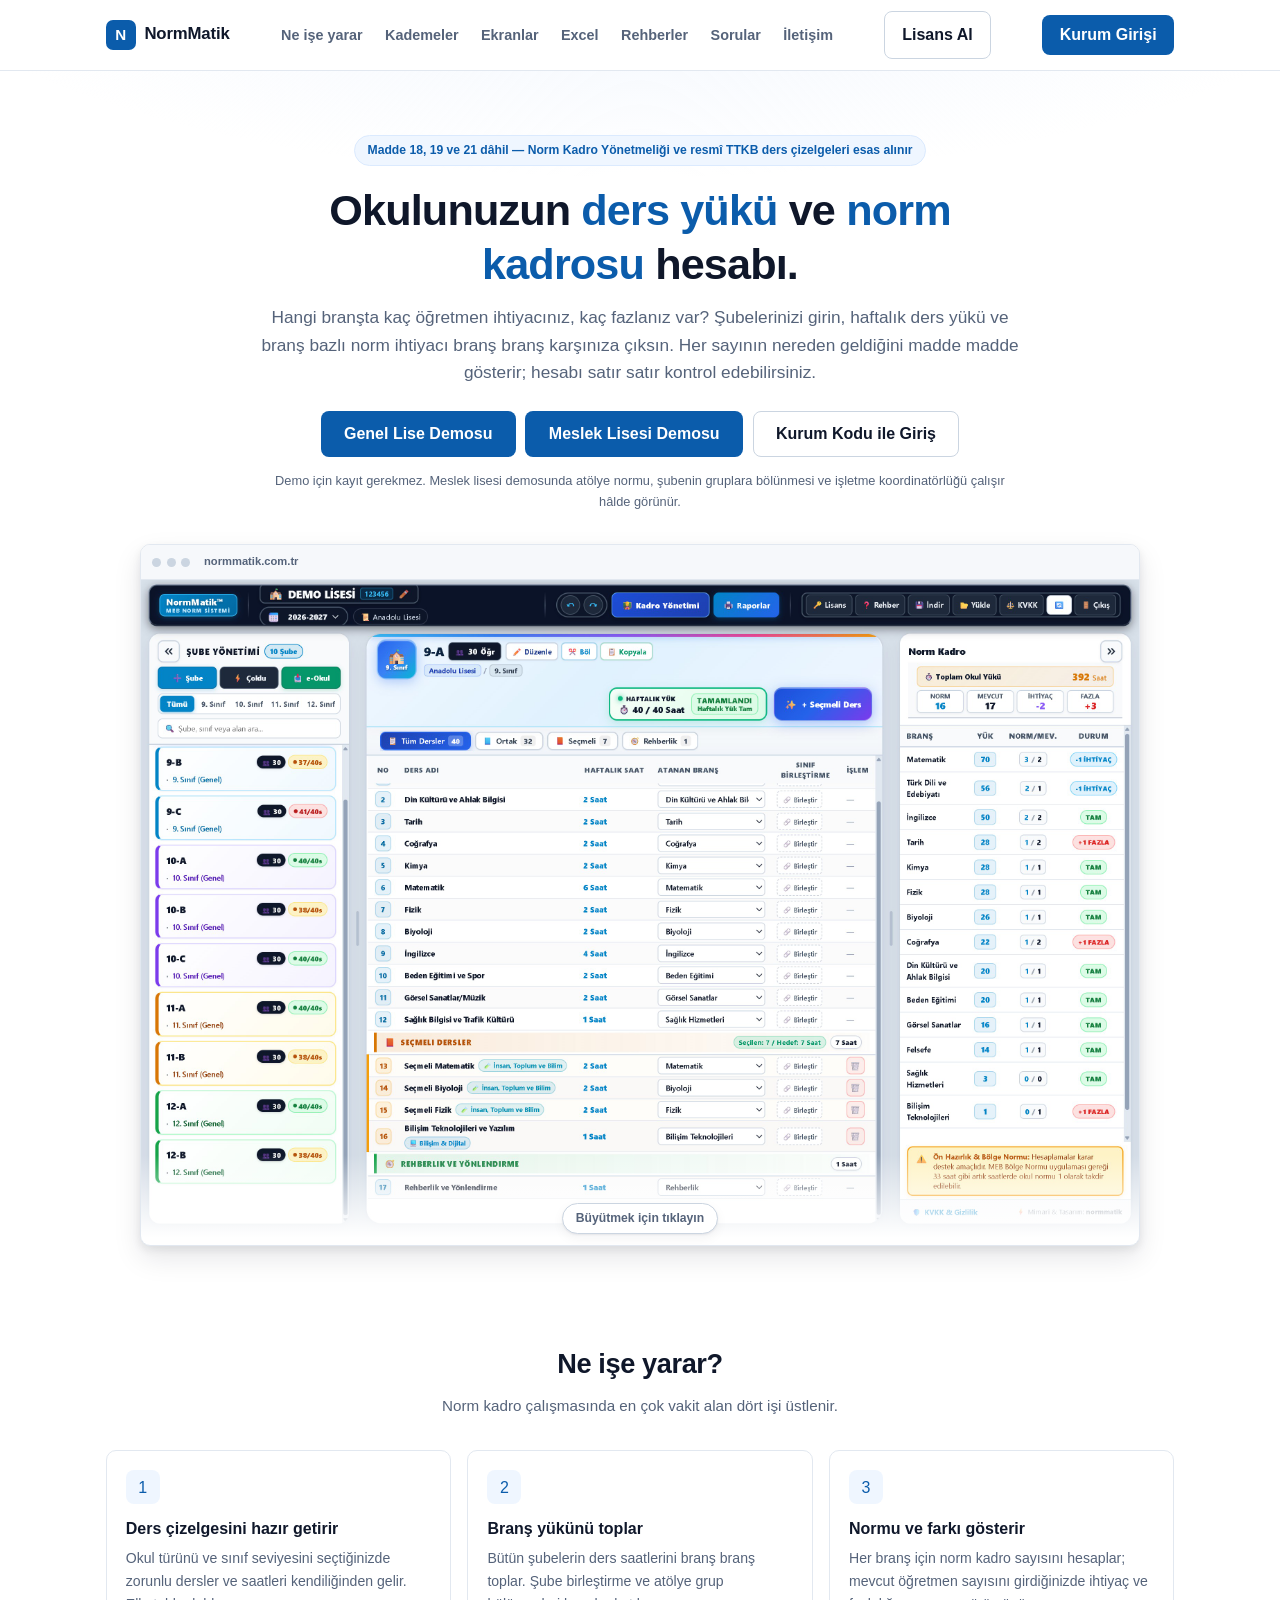
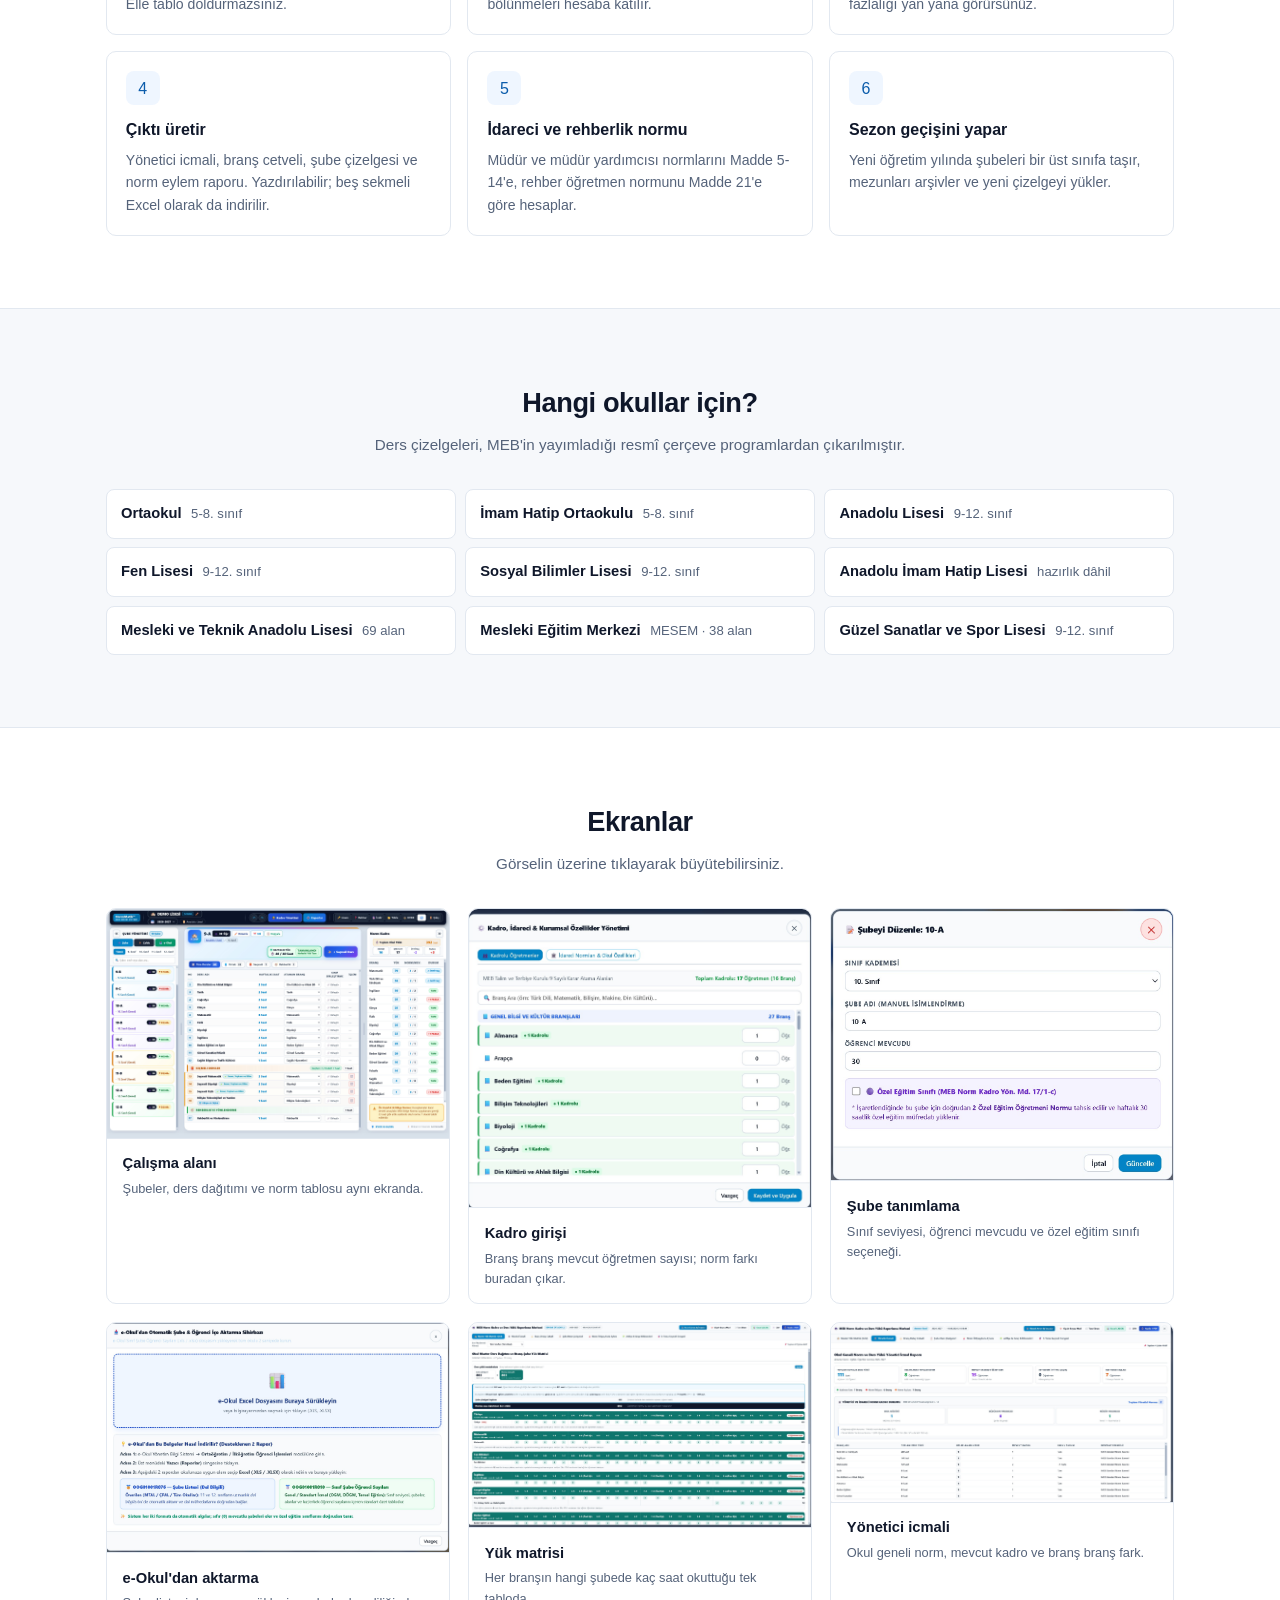
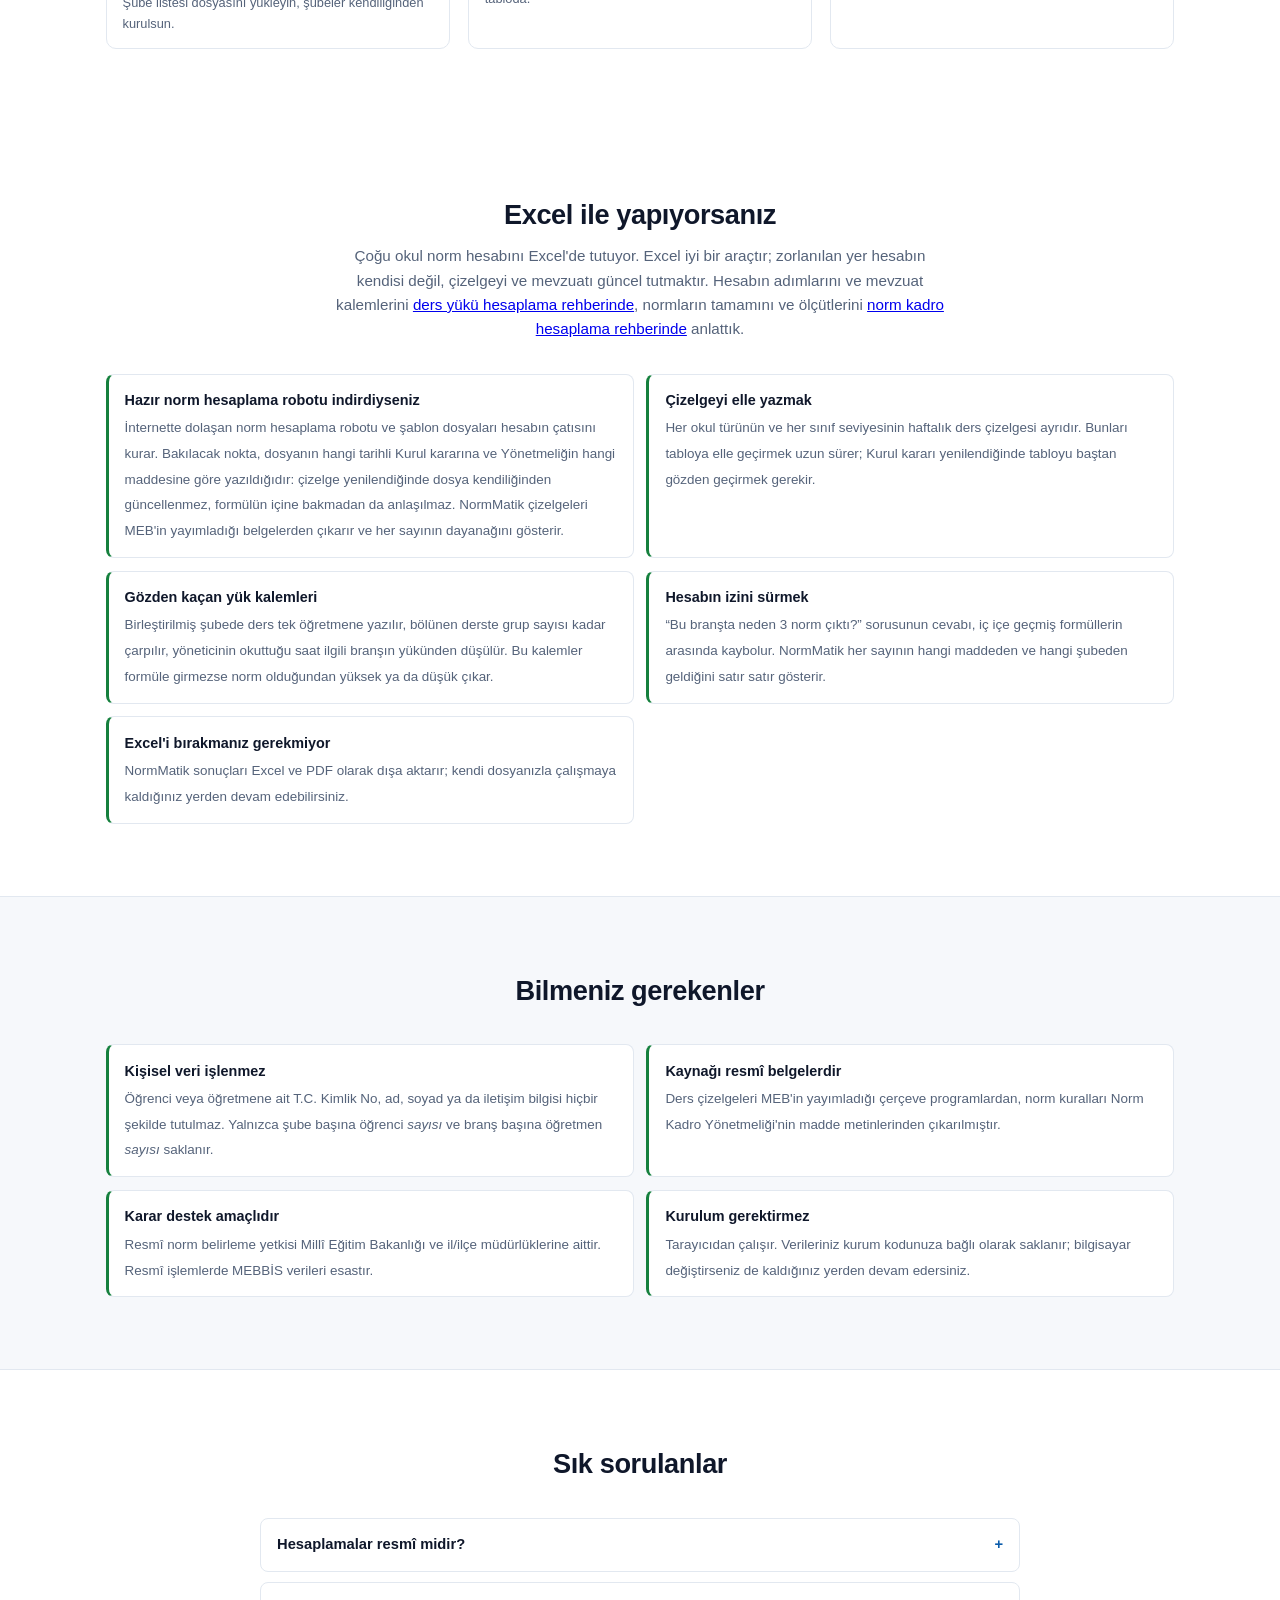
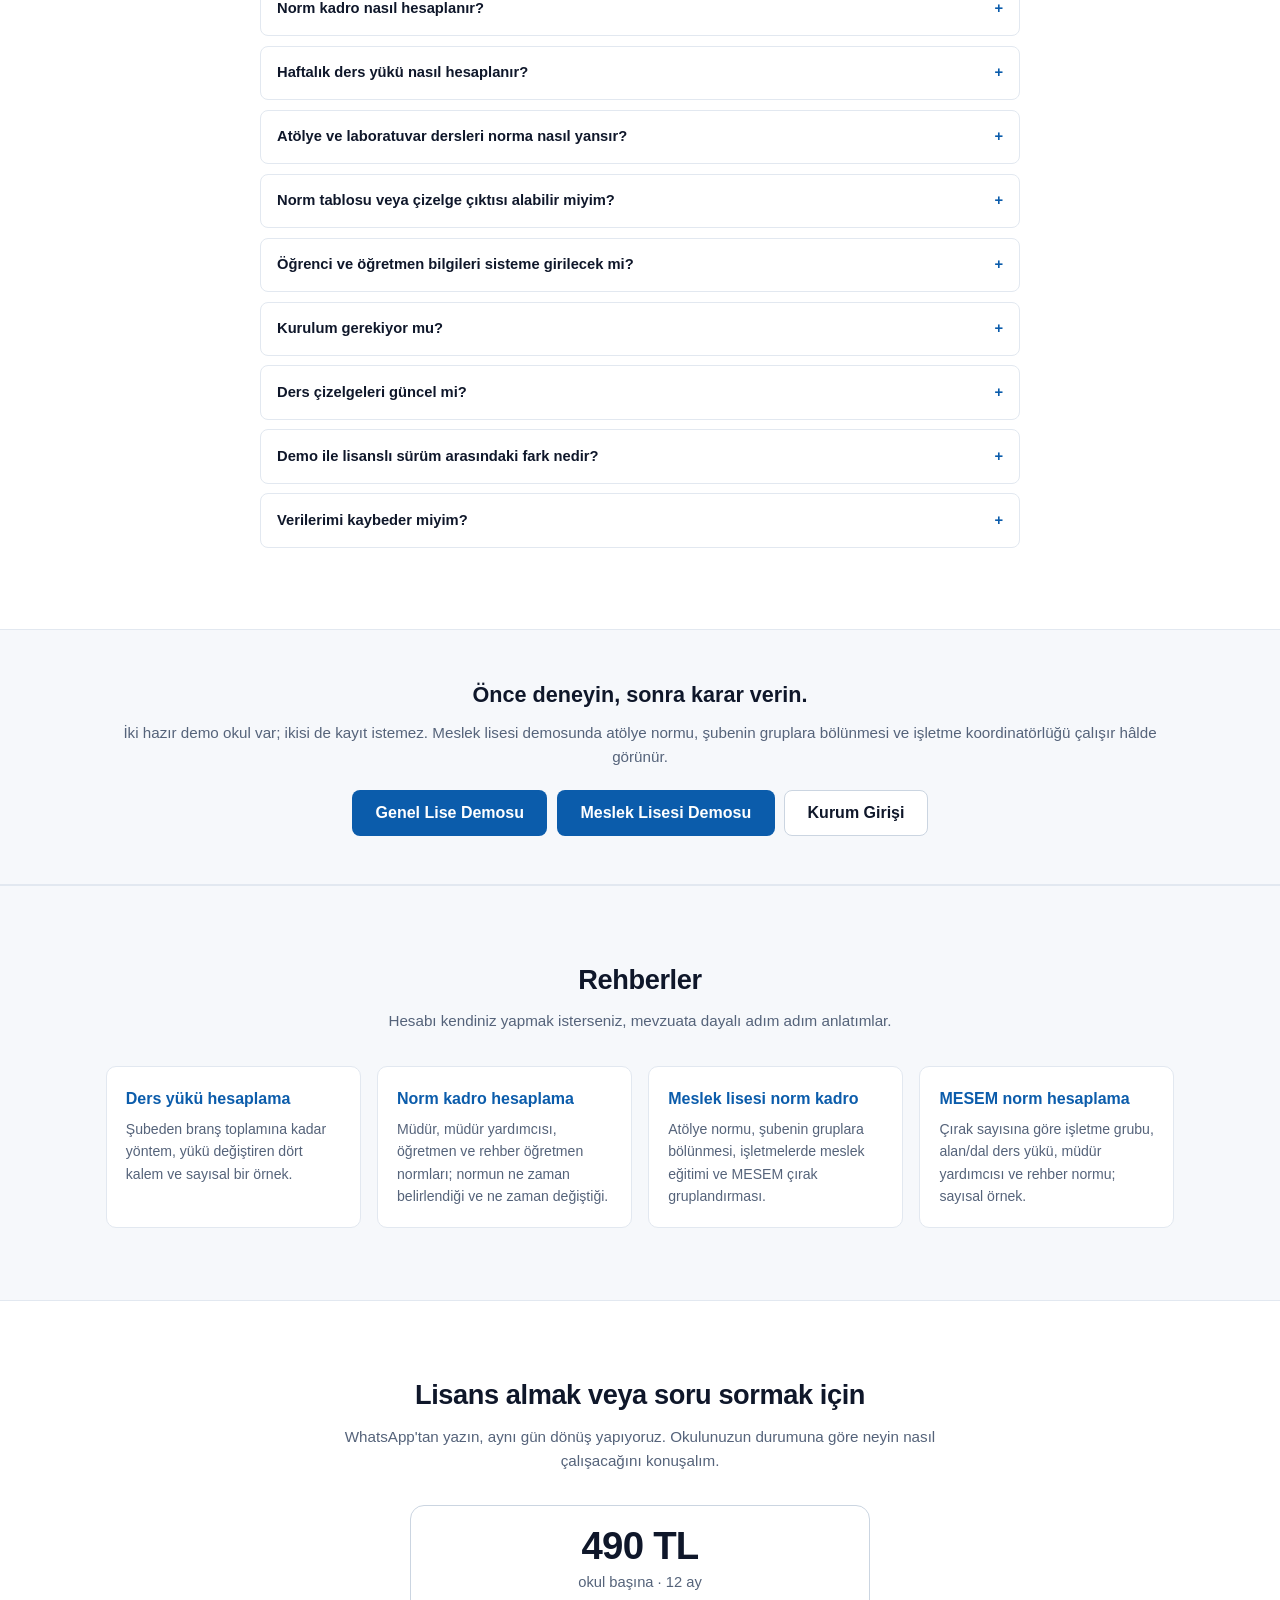
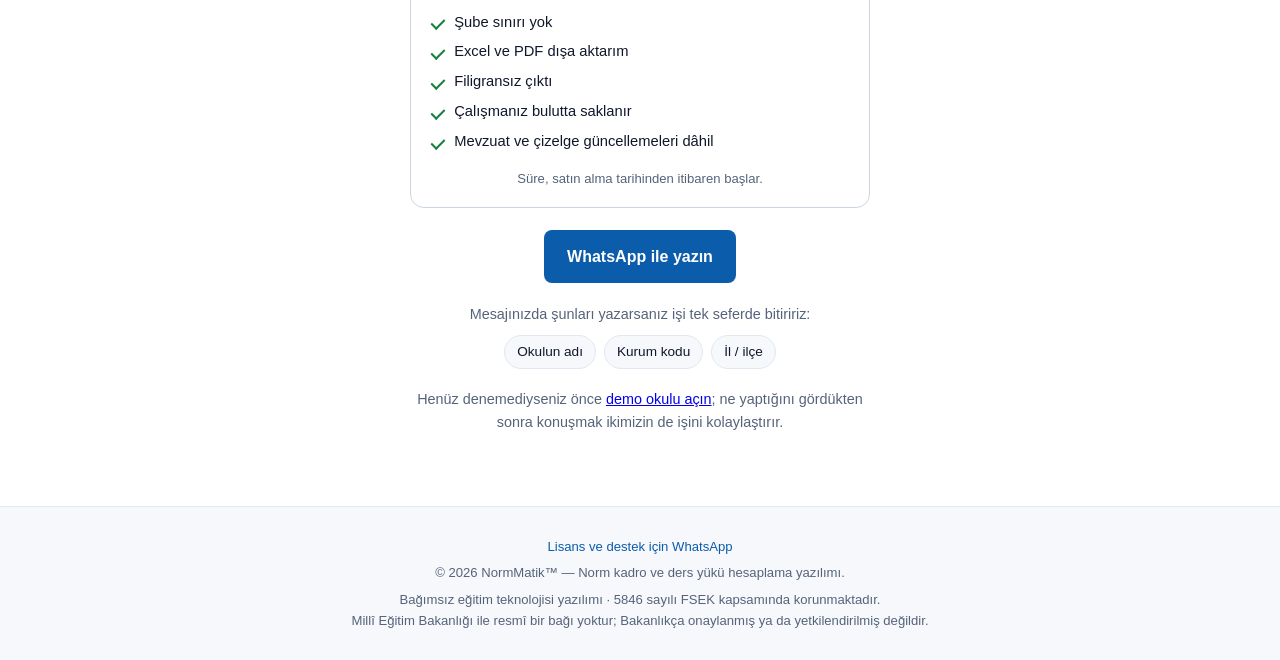
==== commit f0644973: "Guncelleme Co-Authored-By: Claude Opus 5 <noreply@anthropic.com>" ====
--- a/index.html
+++ b/index.html
@@ -145,7 +145,7 @@
     ]
 }
     </script>
-    <link rel="stylesheet" href="css/landing.css?v=20261029_2314">
+    <link rel="stylesheet" href="css/landing.css?v=20261117_1640">
     <!-- MARKA IKONU
          Google, arama sonucunda site adinin yanina bu ikonu koyar. Onceden
          burada bir `data:` URI (emoji) vardi; Google data URI favicon'lari
@@ -221,7 +221,7 @@
              gorebiliyorsunuz ve alt kenardaki yumusak gecis bunun bir
              onizleme oldugunu soyluyor. -->
         <div class="ekran-cerceve gallery-card"
-             data-img="screenshots/ekran_1.jpg?v=20261029_2314"
+             data-img="screenshots/ekran_1.jpg?v=20261117_1640"
              data-title="NormMatik çalışma alanı — solda şubeler, ortada ders dağıtımı, sağda canlı norm tablosu">
             <div class="ekran-cubuk">
                 <span class="ekran-nokta"></span>
@@ -230,7 +230,7 @@
                 <span class="ekran-adres">normmatik.com.tr</span>
             </div>
             <div class="ekran-govde">
-                <img src="screenshots/ekran_1.jpg?v=20261029_2314" alt="NormMatik çalışma alanı: solda şubeler, ortada ders dağıtımı, sağda canlı norm tablosu" width="2880" height="1920" loading="eager">
+                <img src="screenshots/ekran_1.jpg?v=20261117_1640" alt="NormMatik çalışma alanı: solda şubeler, ortada ders dağıtımı, sağda canlı norm tablosu" width="2880" height="1920" loading="eager">
                 <span class="ekran-ipucu">Büyütmek için tıklayın</span>
             </div>
         </div>
@@ -322,48 +322,48 @@
         </div>
 
         <div class="galeri">
-            <div class="gallery-card" data-img="screenshots/ekran_1.jpg?v=20261029_2314" data-title="Çalışma alanı: şubeler, ders dağıtımı ve canlı norm tablosu">
-                <img src="screenshots/ekran_1.jpg?v=20261029_2314" alt="Çalışma alanı" loading="lazy">
+            <div class="gallery-card" data-img="screenshots/ekran_1.jpg?v=20261117_1640" data-title="Çalışma alanı: şubeler, ders dağıtımı ve canlı norm tablosu">
+                <img src="screenshots/ekran_1.jpg?v=20261117_1640" alt="Çalışma alanı" loading="lazy">
                 <div class="galeri-yazi">
                     <h4>Çalışma alanı</h4>
                     <p>Şubeler, ders dağıtımı ve norm tablosu aynı ekranda.</p>
                 </div>
             </div>
 
-            <div class="gallery-card" data-img="screenshots/ekran_2.jpg?v=20261029_2314" data-title="Kadrolu öğretmen sayılarının branş branş girilmesi">
-                <img src="screenshots/ekran_2.jpg?v=20261029_2314" alt="Kadro yönetimi ekranı" loading="lazy">
+            <div class="gallery-card" data-img="screenshots/ekran_2.jpg?v=20261117_1640" data-title="Kadrolu öğretmen sayılarının branş branş girilmesi">
+                <img src="screenshots/ekran_2.jpg?v=20261117_1640" alt="Kadro yönetimi ekranı" loading="lazy">
                 <div class="galeri-yazi">
                     <h4>Kadro girişi</h4>
                     <p>Branş branş mevcut öğretmen sayısı; norm farkı buradan çıkar.</p>
                 </div>
             </div>
 
-            <div class="gallery-card" data-img="screenshots/ekran_3.jpg?v=20261029_2314" data-title="Şube tanımlama: sınıf seviyesi, mevcut ve özel eğitim sınıfı">
-                <img src="screenshots/ekran_3.jpg?v=20261029_2314" alt="Şube düzenleme penceresi" loading="lazy">
+            <div class="gallery-card" data-img="screenshots/ekran_3.jpg?v=20261117_1640" data-title="Şube tanımlama: sınıf seviyesi, mevcut ve özel eğitim sınıfı">
+                <img src="screenshots/ekran_3.jpg?v=20261117_1640" alt="Şube düzenleme penceresi" loading="lazy">
                 <div class="galeri-yazi">
                     <h4>Şube tanımlama</h4>
                     <p>Sınıf seviyesi, öğrenci mevcudu ve özel eğitim sınıfı seçeneği.</p>
                 </div>
             </div>
 
-            <div class="gallery-card" data-img="screenshots/ekran_4.jpg?v=20261029_2314" data-title="e-Okul dosyasından şubelerin tek seferde kurulması">
-                <img src="screenshots/ekran_4.jpg?v=20261029_2314" alt="e-Okul içe aktarma sihirbazı" loading="lazy">
+            <div class="gallery-card" data-img="screenshots/ekran_4.jpg?v=20261117_1640" data-title="e-Okul dosyasından şubelerin tek seferde kurulması">
+                <img src="screenshots/ekran_4.jpg?v=20261117_1640" alt="e-Okul içe aktarma sihirbazı" loading="lazy">
                 <div class="galeri-yazi">
                     <h4>e-Okul'dan aktarma</h4>
                     <p>Şube listesi dosyasını yükleyin, şubeler kendiliğinden kurulsun.</p>
                 </div>
             </div>
 
-            <div class="gallery-card" data-img="screenshots/ekran_5.jpg?v=20261029_2314" data-title="Master yük matrisi: her branşın şube şube ders dağılımı">
-                <img src="screenshots/ekran_5.jpg?v=20261029_2314" alt="Master ders dağıtım ve branş-şube yük matrisi" loading="lazy">
+            <div class="gallery-card" data-img="screenshots/ekran_5.jpg?v=20261117_1640" data-title="Master yük matrisi: her branşın şube şube ders dağılımı">
+                <img src="screenshots/ekran_5.jpg?v=20261117_1640" alt="Master ders dağıtım ve branş-şube yük matrisi" loading="lazy">
                 <div class="galeri-yazi">
                     <h4>Yük matrisi</h4>
                     <p>Her branşın hangi şubede kaç saat okuttuğu tek tabloda.</p>
                 </div>
             </div>
 
-            <div class="gallery-card" data-img="screenshots/ekran_6.jpg?v=20261029_2314" data-title="Yönetici icmali: okul geneli norm, kadro ve fark tablosu">
-                <img src="screenshots/ekran_6.jpg?v=20261029_2314" alt="Yönetici icmal raporu" loading="lazy">
+            <div class="gallery-card" data-img="screenshots/ekran_6.jpg?v=20261117_1640" data-title="Yönetici icmali: okul geneli norm, kadro ve fark tablosu">
+                <img src="screenshots/ekran_6.jpg?v=20261117_1640" alt="Yönetici icmal raporu" loading="lazy">
                 <div class="galeri-yazi">
                     <h4>Yönetici icmali</h4>
                     <p>Okul geneli norm, mevcut kadro ve branş branş fark.</p>
@@ -627,7 +627,7 @@
             <p>Hesabı kendiniz yapmak isterseniz, mevzuata dayalı adım adım anlatımlar.</p>
         </div>
 
-        <div class="izgara">
+        <div class="izgara izgara-4">
             <div class="kutu">
                 <h3><a href="ders-yuku-hesaplama.html">Ders yükü hesaplama</a></h3>
                 <p>Şubeden branş toplamına kadar yöntem, yükü değiştiren dört kalem
@@ -644,6 +644,12 @@
                 <h3><a href="meslek-lisesi-norm-kadro.html">Meslek lisesi norm kadro</a></h3>
                 <p>Atölye normu, şubenin gruplara bölünmesi, işletmelerde meslek
                    eğitimi ve MESEM çırak gruplandırması.</p>
+            </div>
+
+            <div class="kutu">
+                <h3><a href="mesem-norm-hesaplama.html">MESEM norm hesaplama</a></h3>
+                <p>Çırak sayısına göre işletme grubu, alan/dal ders yükü, müdür
+                   yardımcısı ve rehber normu; sayısal örnek.</p>
             </div>
         </div>
     </div>
--- a/css/landing.css
+++ b/css/landing.css
@@ -687,6 +687,7 @@
     .bolum-basi h2 { font-size: 1.7rem; }
 
     .izgara { grid-template-columns: repeat(3, 1fr); }
+    .izgara.izgara-4 { grid-template-columns: repeat(4, 1fr); }
     .kademe-liste { grid-template-columns: repeat(3, 1fr); }
     .galeri { grid-template-columns: repeat(3, 1fr); }
 }
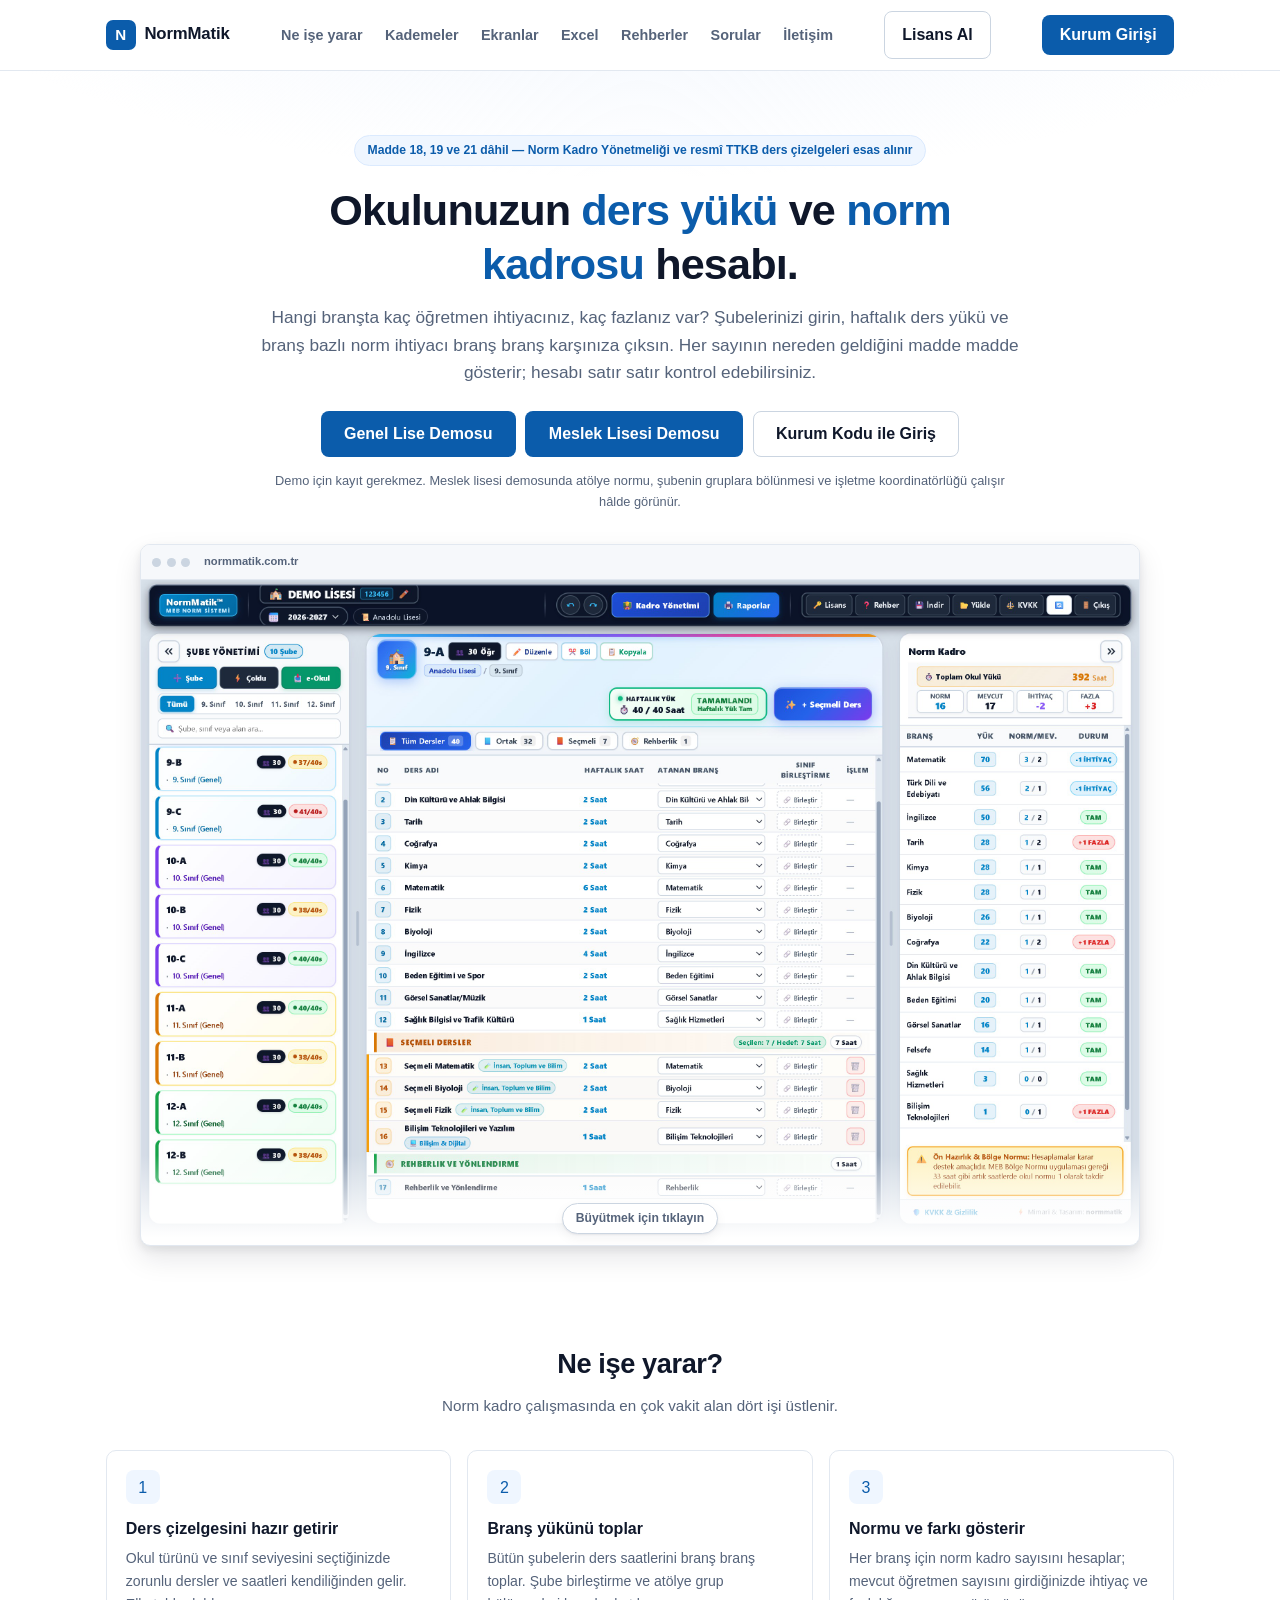
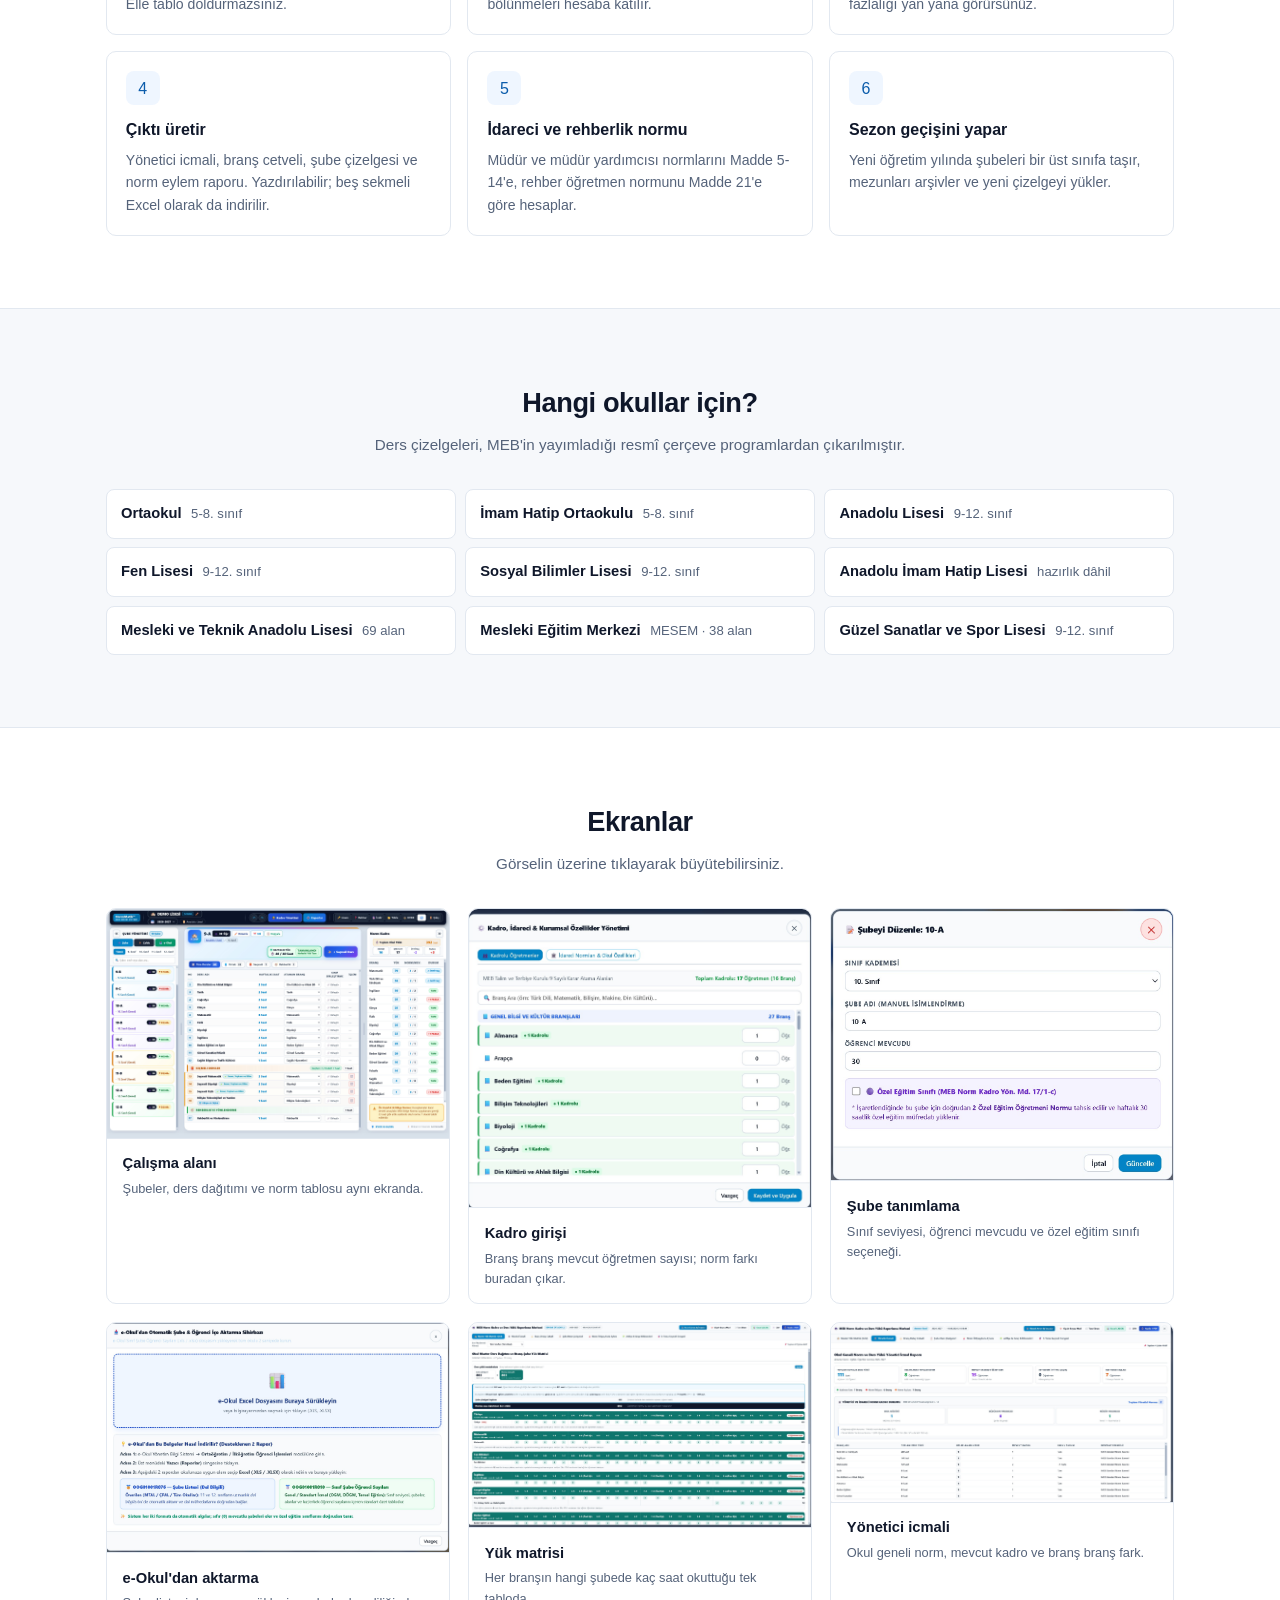
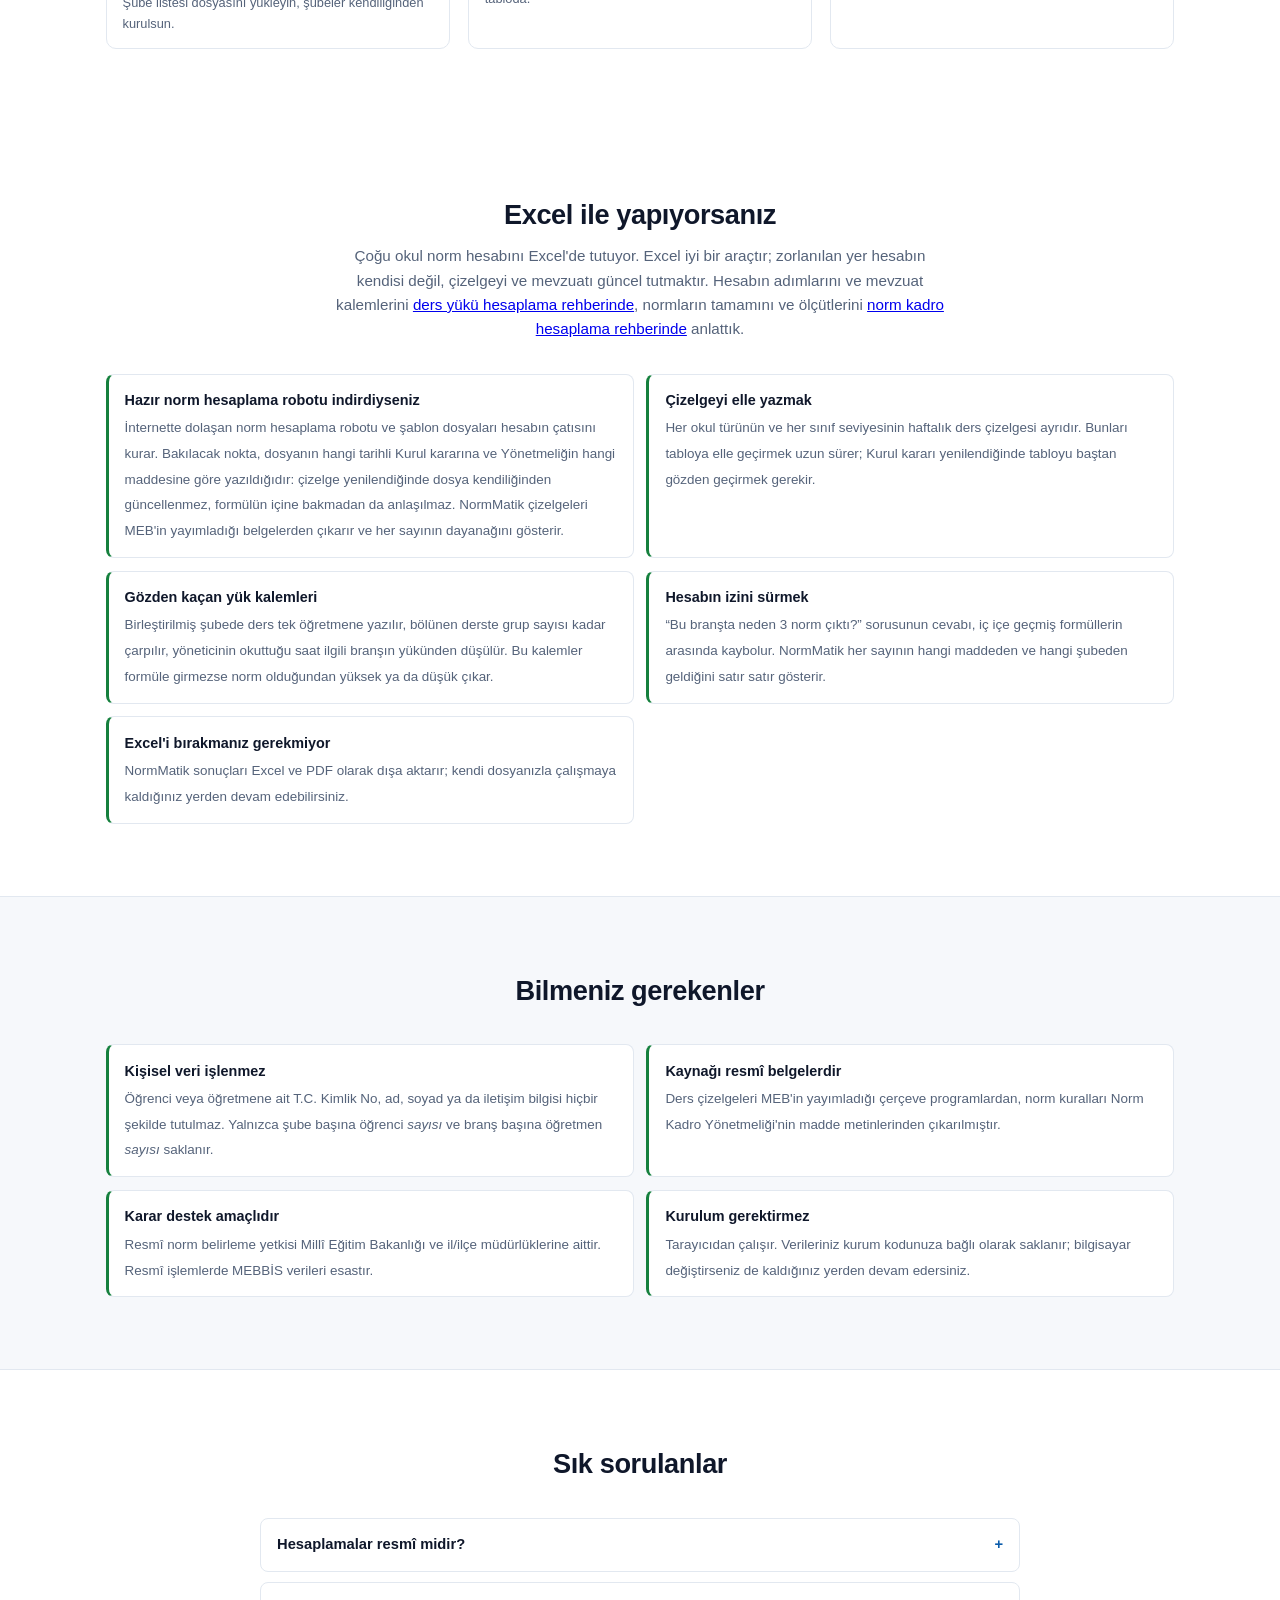
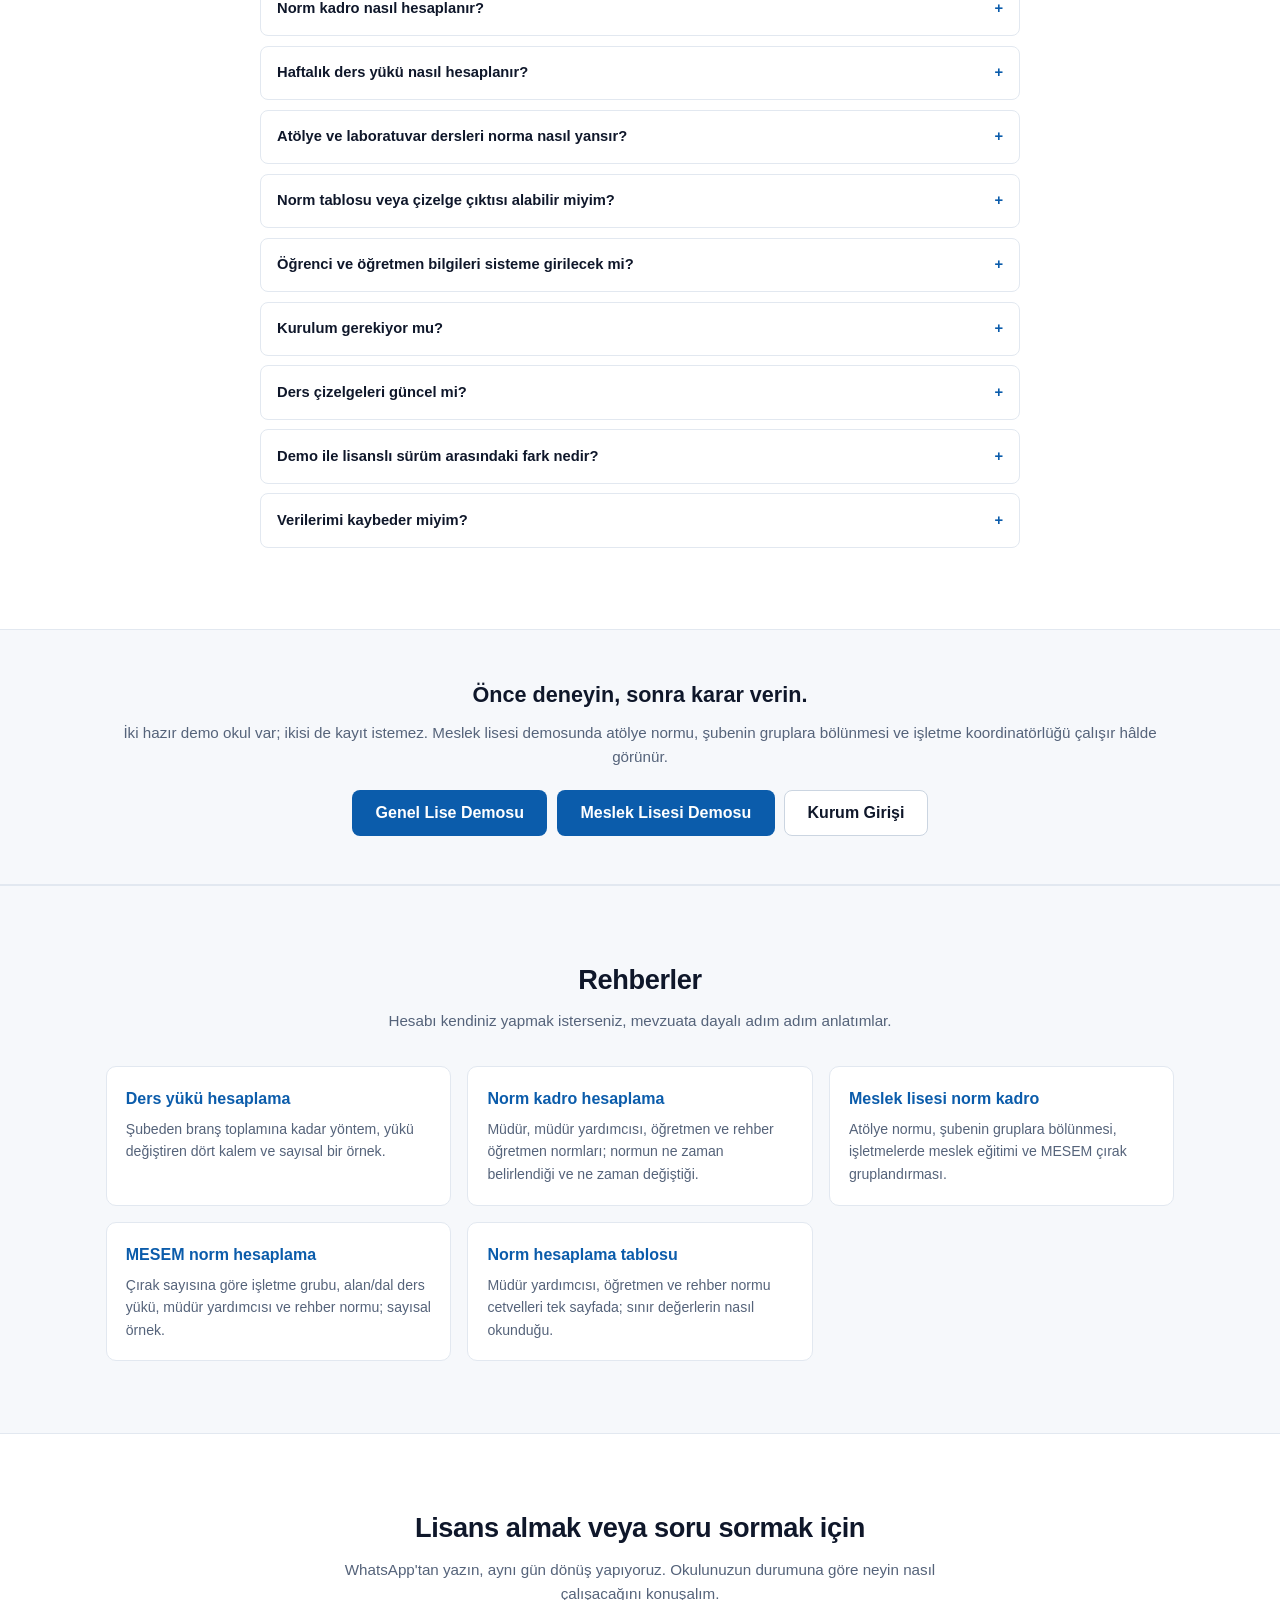
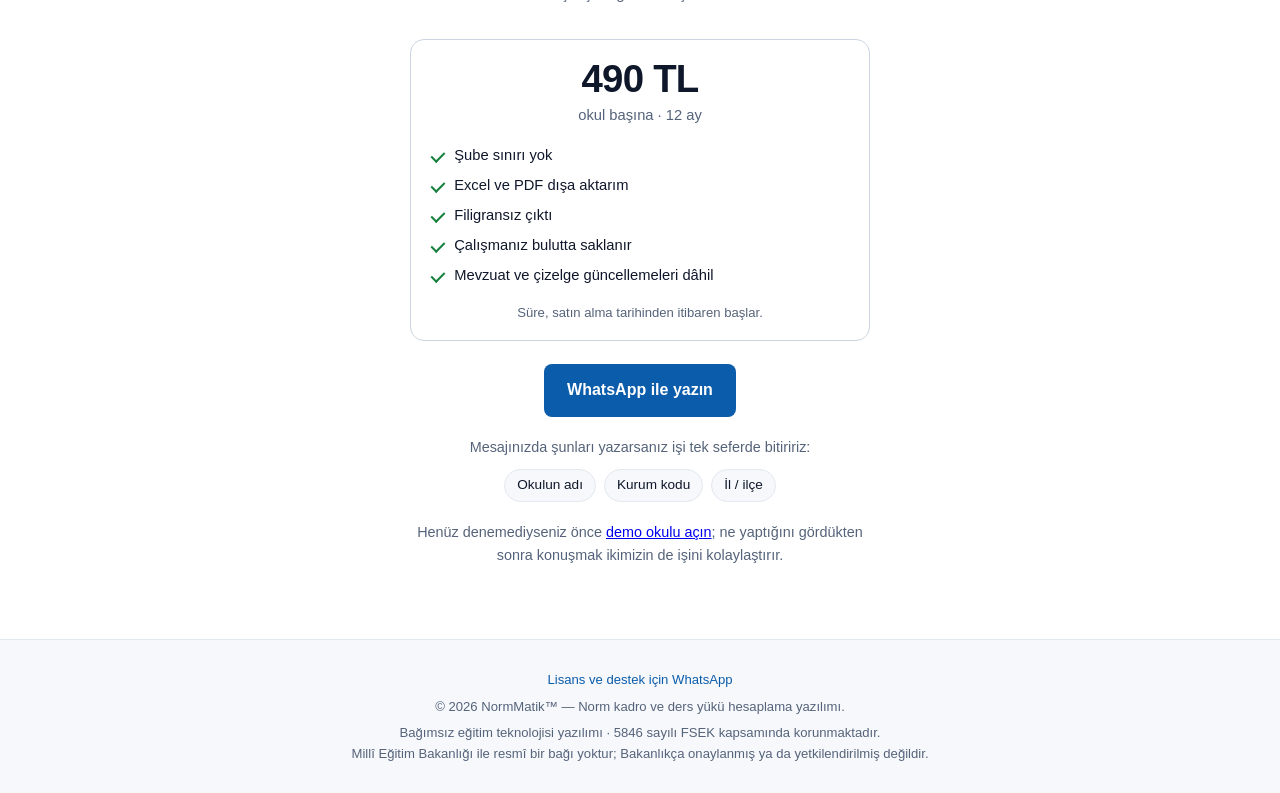
==== commit 4d4eb824: "Guncelleme Co-Authored-By: Claude Opus 5 <noreply@anthropic.com>" ====
--- a/index.html
+++ b/index.html
@@ -145,7 +145,7 @@
     ]
 }
     </script>
-    <link rel="stylesheet" href="css/landing.css?v=20261117_1640">
+    <link rel="stylesheet" href="css/landing.css?v=20261117_1702">
     <!-- MARKA IKONU
          Google, arama sonucunda site adinin yanina bu ikonu koyar. Onceden
          burada bir `data:` URI (emoji) vardi; Google data URI favicon'lari
@@ -221,7 +221,7 @@
              gorebiliyorsunuz ve alt kenardaki yumusak gecis bunun bir
              onizleme oldugunu soyluyor. -->
         <div class="ekran-cerceve gallery-card"
-             data-img="screenshots/ekran_1.jpg?v=20261117_1640"
+             data-img="screenshots/ekran_1.jpg?v=20261117_1702"
              data-title="NormMatik çalışma alanı — solda şubeler, ortada ders dağıtımı, sağda canlı norm tablosu">
             <div class="ekran-cubuk">
                 <span class="ekran-nokta"></span>
@@ -230,7 +230,7 @@
                 <span class="ekran-adres">normmatik.com.tr</span>
             </div>
             <div class="ekran-govde">
-                <img src="screenshots/ekran_1.jpg?v=20261117_1640" alt="NormMatik çalışma alanı: solda şubeler, ortada ders dağıtımı, sağda canlı norm tablosu" width="2880" height="1920" loading="eager">
+                <img src="screenshots/ekran_1.jpg?v=20261117_1702" alt="NormMatik çalışma alanı: solda şubeler, ortada ders dağıtımı, sağda canlı norm tablosu" width="2880" height="1920" loading="eager">
                 <span class="ekran-ipucu">Büyütmek için tıklayın</span>
             </div>
         </div>
@@ -322,48 +322,48 @@
         </div>
 
         <div class="galeri">
-            <div class="gallery-card" data-img="screenshots/ekran_1.jpg?v=20261117_1640" data-title="Çalışma alanı: şubeler, ders dağıtımı ve canlı norm tablosu">
-                <img src="screenshots/ekran_1.jpg?v=20261117_1640" alt="Çalışma alanı" loading="lazy">
+            <div class="gallery-card" data-img="screenshots/ekran_1.jpg?v=20261117_1702" data-title="Çalışma alanı: şubeler, ders dağıtımı ve canlı norm tablosu">
+                <img src="screenshots/ekran_1.jpg?v=20261117_1702" alt="Çalışma alanı" loading="lazy">
                 <div class="galeri-yazi">
                     <h4>Çalışma alanı</h4>
                     <p>Şubeler, ders dağıtımı ve norm tablosu aynı ekranda.</p>
                 </div>
             </div>
 
-            <div class="gallery-card" data-img="screenshots/ekran_2.jpg?v=20261117_1640" data-title="Kadrolu öğretmen sayılarının branş branş girilmesi">
-                <img src="screenshots/ekran_2.jpg?v=20261117_1640" alt="Kadro yönetimi ekranı" loading="lazy">
+            <div class="gallery-card" data-img="screenshots/ekran_2.jpg?v=20261117_1702" data-title="Kadrolu öğretmen sayılarının branş branş girilmesi">
+                <img src="screenshots/ekran_2.jpg?v=20261117_1702" alt="Kadro yönetimi ekranı" loading="lazy">
                 <div class="galeri-yazi">
                     <h4>Kadro girişi</h4>
                     <p>Branş branş mevcut öğretmen sayısı; norm farkı buradan çıkar.</p>
                 </div>
             </div>
 
-            <div class="gallery-card" data-img="screenshots/ekran_3.jpg?v=20261117_1640" data-title="Şube tanımlama: sınıf seviyesi, mevcut ve özel eğitim sınıfı">
-                <img src="screenshots/ekran_3.jpg?v=20261117_1640" alt="Şube düzenleme penceresi" loading="lazy">
+            <div class="gallery-card" data-img="screenshots/ekran_3.jpg?v=20261117_1702" data-title="Şube tanımlama: sınıf seviyesi, mevcut ve özel eğitim sınıfı">
+                <img src="screenshots/ekran_3.jpg?v=20261117_1702" alt="Şube düzenleme penceresi" loading="lazy">
                 <div class="galeri-yazi">
                     <h4>Şube tanımlama</h4>
                     <p>Sınıf seviyesi, öğrenci mevcudu ve özel eğitim sınıfı seçeneği.</p>
                 </div>
             </div>
 
-            <div class="gallery-card" data-img="screenshots/ekran_4.jpg?v=20261117_1640" data-title="e-Okul dosyasından şubelerin tek seferde kurulması">
-                <img src="screenshots/ekran_4.jpg?v=20261117_1640" alt="e-Okul içe aktarma sihirbazı" loading="lazy">
+            <div class="gallery-card" data-img="screenshots/ekran_4.jpg?v=20261117_1702" data-title="e-Okul dosyasından şubelerin tek seferde kurulması">
+                <img src="screenshots/ekran_4.jpg?v=20261117_1702" alt="e-Okul içe aktarma sihirbazı" loading="lazy">
                 <div class="galeri-yazi">
                     <h4>e-Okul'dan aktarma</h4>
                     <p>Şube listesi dosyasını yükleyin, şubeler kendiliğinden kurulsun.</p>
                 </div>
             </div>
 
-            <div class="gallery-card" data-img="screenshots/ekran_5.jpg?v=20261117_1640" data-title="Master yük matrisi: her branşın şube şube ders dağılımı">
-                <img src="screenshots/ekran_5.jpg?v=20261117_1640" alt="Master ders dağıtım ve branş-şube yük matrisi" loading="lazy">
+            <div class="gallery-card" data-img="screenshots/ekran_5.jpg?v=20261117_1702" data-title="Master yük matrisi: her branşın şube şube ders dağılımı">
+                <img src="screenshots/ekran_5.jpg?v=20261117_1702" alt="Master ders dağıtım ve branş-şube yük matrisi" loading="lazy">
                 <div class="galeri-yazi">
                     <h4>Yük matrisi</h4>
                     <p>Her branşın hangi şubede kaç saat okuttuğu tek tabloda.</p>
                 </div>
             </div>
 
-            <div class="gallery-card" data-img="screenshots/ekran_6.jpg?v=20261117_1640" data-title="Yönetici icmali: okul geneli norm, kadro ve fark tablosu">
-                <img src="screenshots/ekran_6.jpg?v=20261117_1640" alt="Yönetici icmal raporu" loading="lazy">
+            <div class="gallery-card" data-img="screenshots/ekran_6.jpg?v=20261117_1702" data-title="Yönetici icmali: okul geneli norm, kadro ve fark tablosu">
+                <img src="screenshots/ekran_6.jpg?v=20261117_1702" alt="Yönetici icmal raporu" loading="lazy">
                 <div class="galeri-yazi">
                     <h4>Yönetici icmali</h4>
                     <p>Okul geneli norm, mevcut kadro ve branş branş fark.</p>
@@ -627,7 +627,7 @@
             <p>Hesabı kendiniz yapmak isterseniz, mevzuata dayalı adım adım anlatımlar.</p>
         </div>
 
-        <div class="izgara izgara-4">
+        <div class="izgara">
             <div class="kutu">
                 <h3><a href="ders-yuku-hesaplama.html">Ders yükü hesaplama</a></h3>
                 <p>Şubeden branş toplamına kadar yöntem, yükü değiştiren dört kalem
@@ -650,6 +650,12 @@
                 <h3><a href="mesem-norm-hesaplama.html">MESEM norm hesaplama</a></h3>
                 <p>Çırak sayısına göre işletme grubu, alan/dal ders yükü, müdür
                    yardımcısı ve rehber normu; sayısal örnek.</p>
+            </div>
+
+            <div class="kutu">
+                <h3><a href="norm-hesaplama-tablosu.html">Norm hesaplama tablosu</a></h3>
+                <p>Müdür yardımcısı, öğretmen ve rehber normu cetvelleri tek sayfada;
+                   sınır değerlerin nasıl okunduğu.</p>
             </div>
         </div>
     </div>
--- a/css/landing.css
+++ b/css/landing.css
@@ -687,7 +687,6 @@
     .bolum-basi h2 { font-size: 1.7rem; }
 
     .izgara { grid-template-columns: repeat(3, 1fr); }
-    .izgara.izgara-4 { grid-template-columns: repeat(4, 1fr); }
     .kademe-liste { grid-template-columns: repeat(3, 1fr); }
     .galeri { grid-template-columns: repeat(3, 1fr); }
 }
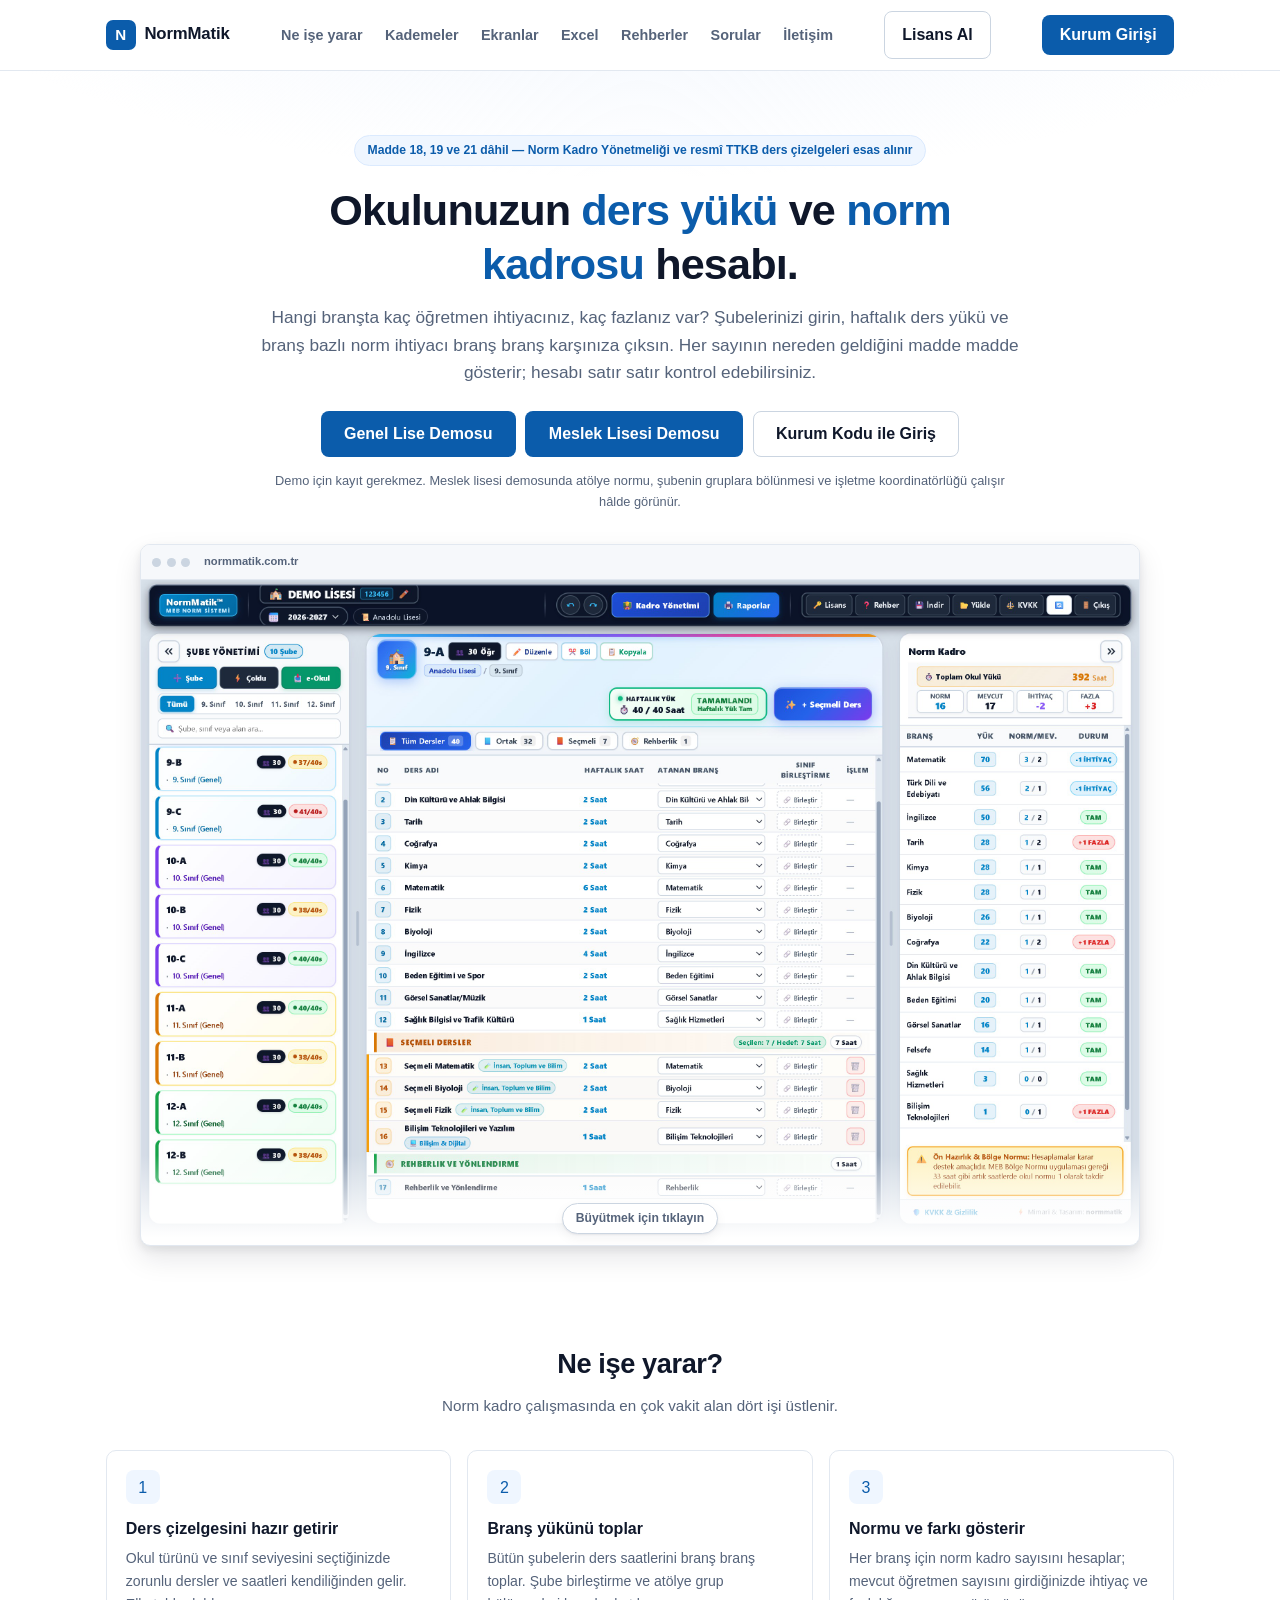
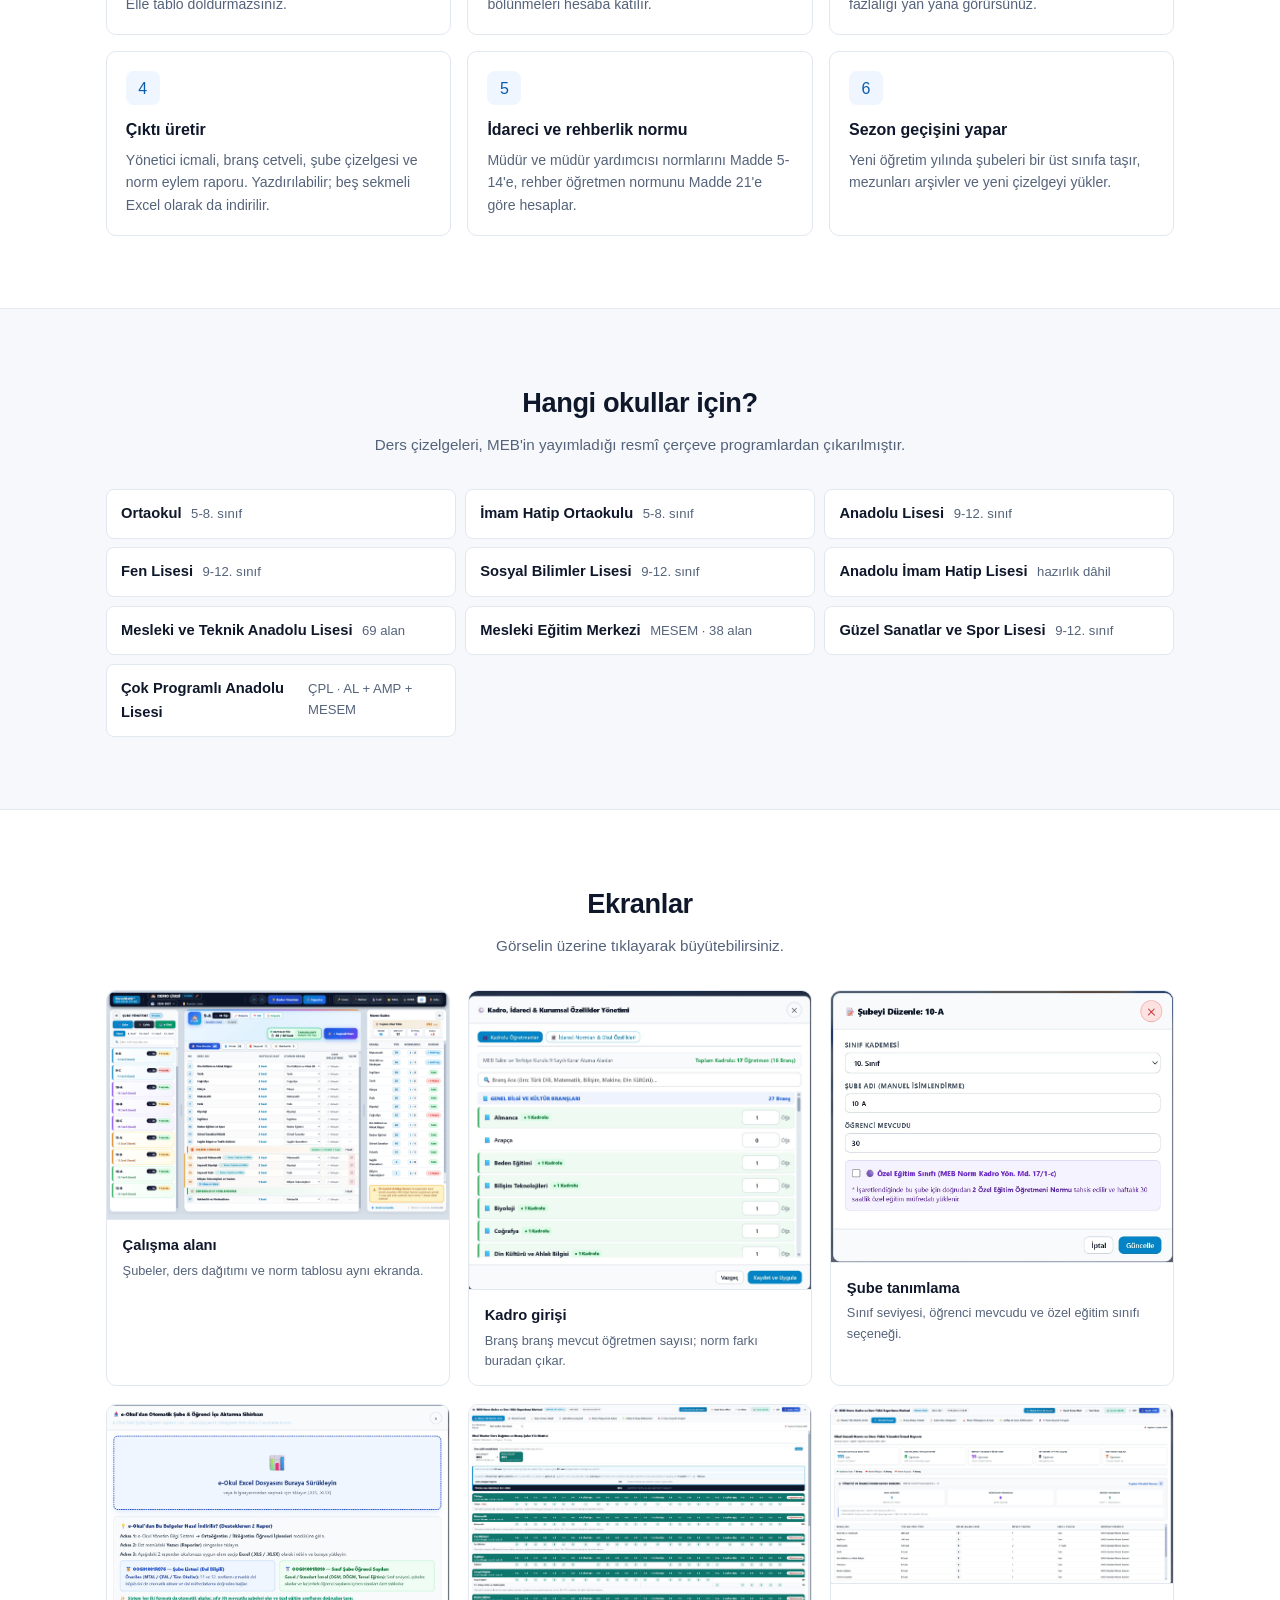
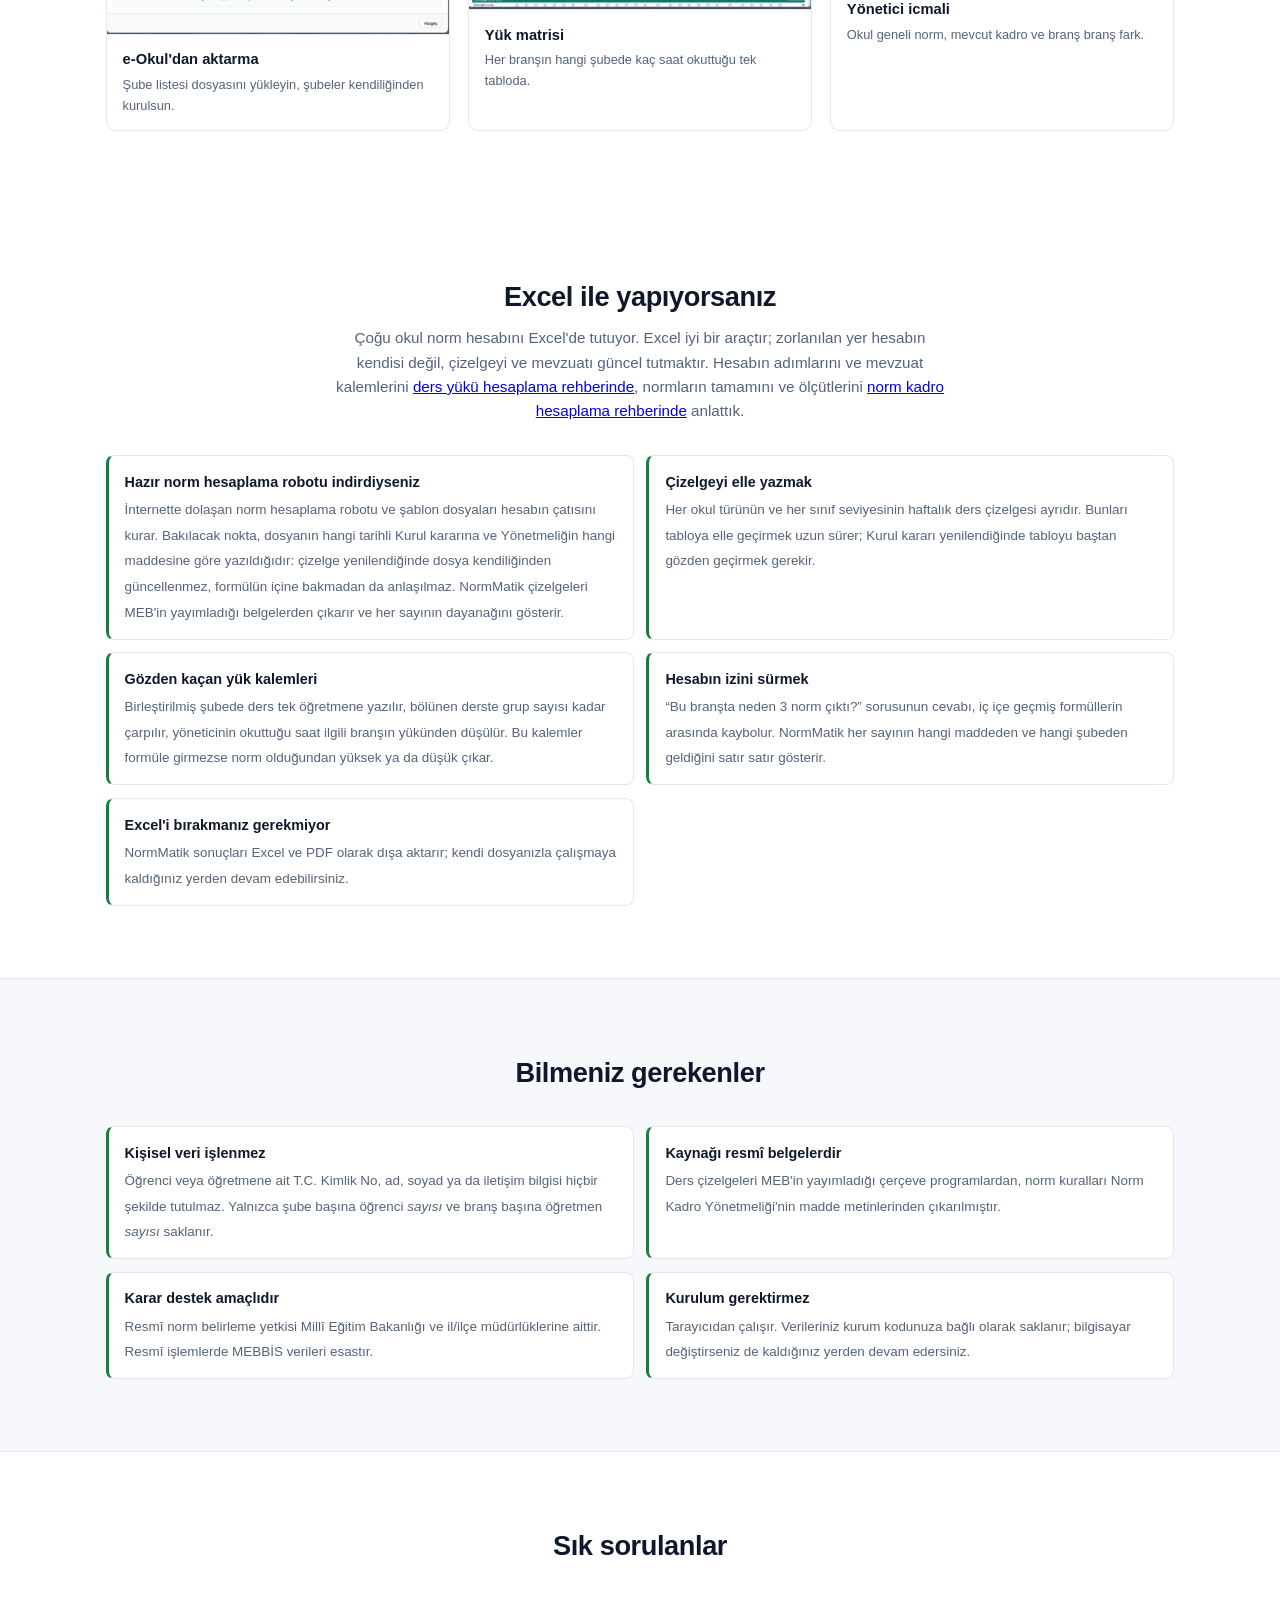
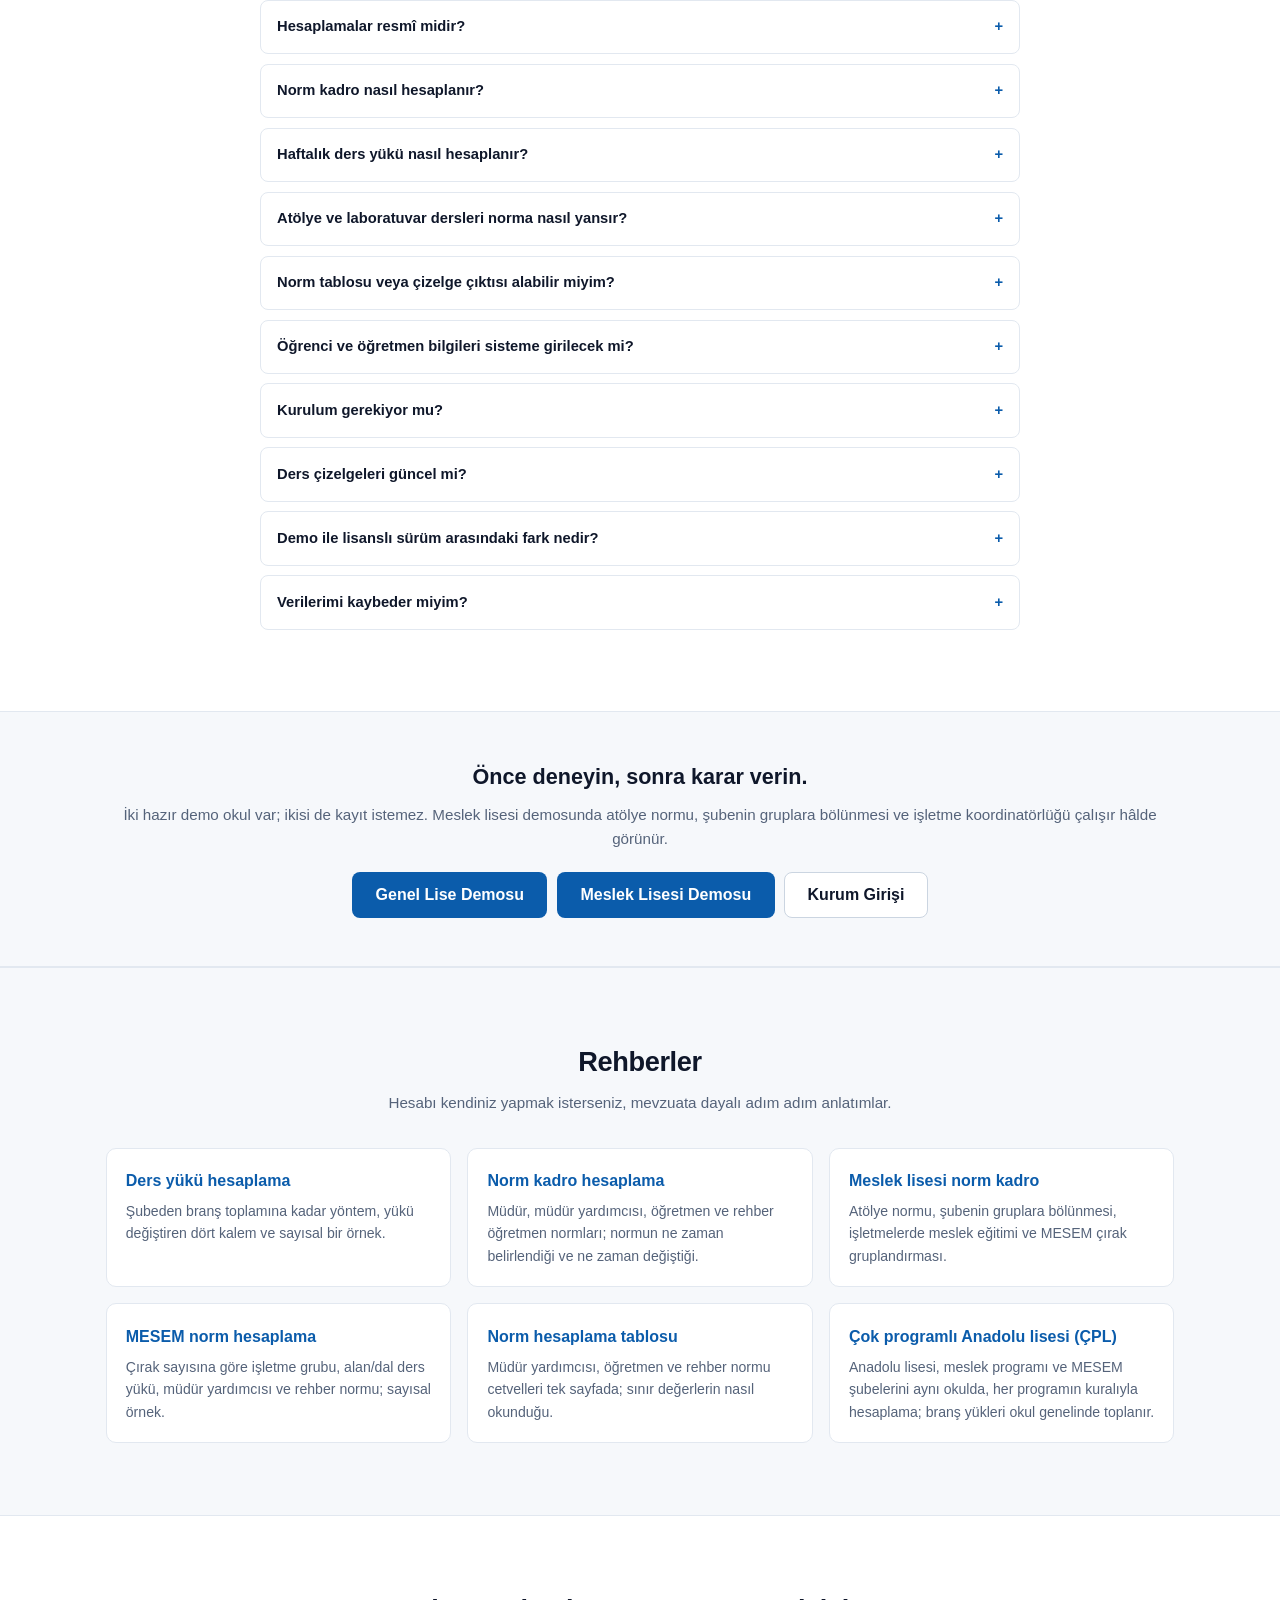
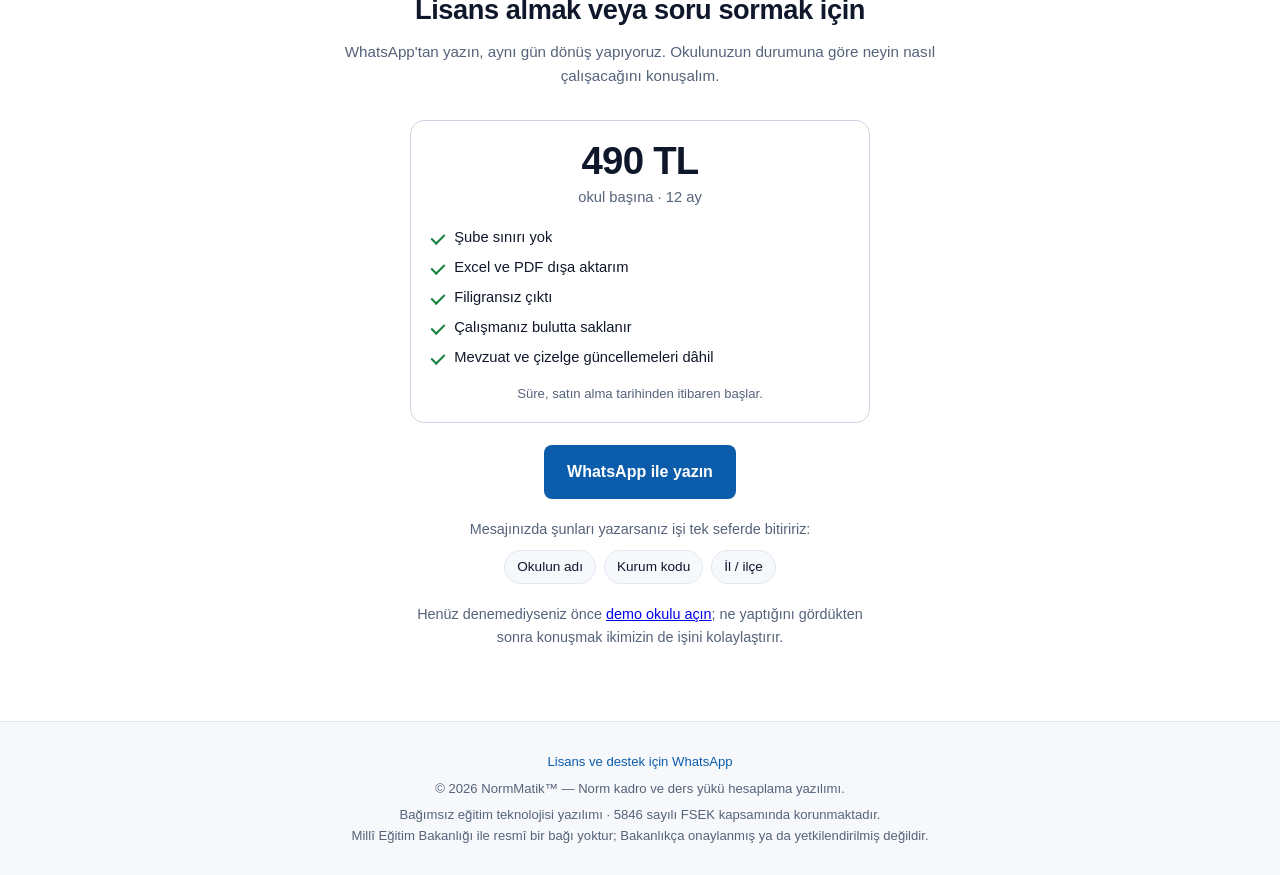
==== commit b801aec2: "Guncelleme Co-Authored-By: Claude Opus 5 <noreply@anthropic.com>" ====
--- a/index.html
+++ b/index.html
@@ -8,7 +8,7 @@
     <meta http-equiv="Content-Security-Policy" content="default-src 'self'; script-src 'self' 'unsafe-inline'; style-src 'self' 'unsafe-inline'; img-src 'self' data: blob:; font-src 'self' data:; connect-src 'self' https://identitytoolkit.googleapis.com https://securetoken.googleapis.com https://normmatik-85118-default-rtdb.europe-west1.firebasedatabase.app https://raw.githubusercontent.com; object-src 'none'; base-uri 'self'; form-action 'self'; frame-src 'none'">
     <meta name="viewport" content="width=device-width, initial-scale=1.0">
     <title>MEB Norm Hesaplama ve Ders Yükü Hesaplama Programı | NormMatik</title>
-    <meta name="description" content="Norm hesaplama ve ders yükü hesaplama programı. MEB Norm Kadro Yönetmeliği ve TTKB haftalık ders çizelgeleri esas alınır. Ortaokul, lise, imam hatip, mesleki ve teknik eğitim (69 alan) ile MESEM kademelerini kapsar. Bağımsız bir yazılımdır.">
+    <meta name="description" content="Norm hesaplama ve ders yükü hesaplama programı. MEB Norm Kadro Yönetmeliği ve TTKB haftalık ders çizelgeleri esas alınır. Ortaokul, lise, imam hatip, mesleki ve teknik eğitim (69 alan) ile MESEM kademelerini, çok programlı Anadolu liselerini (ÇPL) kapsar. Bağımsız bir yazılımdır.">
     <link rel="canonical" href="https://www.normmatik.com.tr/">
 
     <!-- SOSYAL PAYLASIM (Open Graph / Twitter) -->
@@ -17,10 +17,10 @@
     <meta property="og:locale" content="tr_TR">
     <meta property="og:url" content="https://www.normmatik.com.tr/">
     <meta property="og:title" content="MEB Norm Hesaplama ve Ders Yükü Hesaplama Programı | NormMatik">
-    <meta property="og:description" content="Norm hesaplama ve ders yükü hesaplama programı. MEB Norm Kadro Yönetmeliği ve TTKB haftalık ders çizelgeleri esas alınır. Ortaokul, lise, imam hatip, mesleki ve teknik eğitim (69 alan) ile MESEM kademelerini kapsar. Bağımsız bir yazılımdır.">
+    <meta property="og:description" content="Norm hesaplama ve ders yükü hesaplama programı. MEB Norm Kadro Yönetmeliği ve TTKB haftalık ders çizelgeleri esas alınır. Ortaokul, lise, imam hatip, mesleki ve teknik eğitim (69 alan) ile MESEM kademelerini, çok programlı Anadolu liselerini (ÇPL) kapsar. Bağımsız bir yazılımdır.">
     <meta name="twitter:card" content="summary">
     <meta name="twitter:title" content="MEB Norm Hesaplama ve Ders Yükü Hesaplama Programı | NormMatik">
-    <meta name="twitter:description" content="Norm hesaplama ve ders yükü hesaplama programı. MEB Norm Kadro Yönetmeliği ve TTKB haftalık ders çizelgeleri esas alınır. Ortaokul, lise, imam hatip, mesleki ve teknik eğitim (69 alan) ile MESEM kademelerini kapsar. Bağımsız bir yazılımdır.">
+    <meta name="twitter:description" content="Norm hesaplama ve ders yükü hesaplama programı. MEB Norm Kadro Yönetmeliği ve TTKB haftalık ders çizelgeleri esas alınır. Ortaokul, lise, imam hatip, mesleki ve teknik eğitim (69 alan) ile MESEM kademelerini, çok programlı Anadolu liselerini (ÇPL) kapsar. Bağımsız bir yazılımdır.">
 
     <!-- YAPISAL VERI
          SSS semasi, sayfadaki GORUNEN soru-cevaplardan uretildi. Gorunmeyen
@@ -35,7 +35,7 @@
     "operatingSystem": "Web",
     "inLanguage": "tr-TR",
     "url": "https://www.normmatik.com.tr/",
-    "description": "Norm hesaplama ve ders yükü hesaplama programı. MEB Norm Kadro Yönetmeliği ve TTKB haftalık ders çizelgeleri esas alınır. Ortaokul, lise, imam hatip, mesleki ve teknik eğitim (69 alan) ile MESEM kademelerini kapsar. Bağımsız bir yazılımdır.",
+    "description": "Norm hesaplama ve ders yükü hesaplama programı. MEB Norm Kadro Yönetmeliği ve TTKB haftalık ders çizelgeleri esas alınır. Ortaokul, lise, imam hatip, mesleki ve teknik eğitim (69 alan) ile MESEM kademelerini, çok programlı Anadolu liselerini (ÇPL) kapsar. Bağımsız bir yazılımdır.",
     "audience": {
         "@type": "Audience",
         "audienceType": "Okul yöneticileri ve öğretmenler"
@@ -145,7 +145,7 @@
     ]
 }
     </script>
-    <link rel="stylesheet" href="css/landing.css?v=20261117_1702">
+    <link rel="stylesheet" href="css/landing.css?v=20261117_2013">
     <!-- MARKA IKONU
          Google, arama sonucunda site adinin yanina bu ikonu koyar. Onceden
          burada bir `data:` URI (emoji) vardi; Google data URI favicon'lari
@@ -221,7 +221,7 @@
              gorebiliyorsunuz ve alt kenardaki yumusak gecis bunun bir
              onizleme oldugunu soyluyor. -->
         <div class="ekran-cerceve gallery-card"
-             data-img="screenshots/ekran_1.jpg?v=20261117_1702"
+             data-img="screenshots/ekran_1.jpg?v=20261117_2013"
              data-title="NormMatik çalışma alanı — solda şubeler, ortada ders dağıtımı, sağda canlı norm tablosu">
             <div class="ekran-cubuk">
                 <span class="ekran-nokta"></span>
@@ -230,7 +230,7 @@
                 <span class="ekran-adres">normmatik.com.tr</span>
             </div>
             <div class="ekran-govde">
-                <img src="screenshots/ekran_1.jpg?v=20261117_1702" alt="NormMatik çalışma alanı: solda şubeler, ortada ders dağıtımı, sağda canlı norm tablosu" width="2880" height="1920" loading="eager">
+                <img src="screenshots/ekran_1.jpg?v=20261117_2013" alt="NormMatik çalışma alanı: solda şubeler, ortada ders dağıtımı, sağda canlı norm tablosu" width="2880" height="1920" loading="eager">
                 <span class="ekran-ipucu">Büyütmek için tıklayın</span>
             </div>
         </div>
@@ -309,6 +309,7 @@
             <div class="kademe"><b>Mesleki ve Teknik Anadolu Lisesi</b> <span>69 alan</span></div>
             <div class="kademe"><b>Mesleki Eğitim Merkezi</b> <span>MESEM · 38 alan</span></div>
             <div class="kademe"><b>Güzel Sanatlar ve Spor Lisesi</b> <span>9-12. sınıf</span></div>
+            <div class="kademe"><b>Çok Programlı Anadolu Lisesi</b> <span>ÇPL · AL + AMP + MESEM</span></div>
         </div>
     </div>
 </section>
@@ -322,48 +323,48 @@
         </div>
 
         <div class="galeri">
-            <div class="gallery-card" data-img="screenshots/ekran_1.jpg?v=20261117_1702" data-title="Çalışma alanı: şubeler, ders dağıtımı ve canlı norm tablosu">
-                <img src="screenshots/ekran_1.jpg?v=20261117_1702" alt="Çalışma alanı" loading="lazy">
+            <div class="gallery-card" data-img="screenshots/ekran_1.jpg?v=20261117_2013" data-title="Çalışma alanı: şubeler, ders dağıtımı ve canlı norm tablosu">
+                <img src="screenshots/ekran_1.jpg?v=20261117_2013" alt="Çalışma alanı" loading="lazy">
                 <div class="galeri-yazi">
                     <h4>Çalışma alanı</h4>
                     <p>Şubeler, ders dağıtımı ve norm tablosu aynı ekranda.</p>
                 </div>
             </div>
 
-            <div class="gallery-card" data-img="screenshots/ekran_2.jpg?v=20261117_1702" data-title="Kadrolu öğretmen sayılarının branş branş girilmesi">
-                <img src="screenshots/ekran_2.jpg?v=20261117_1702" alt="Kadro yönetimi ekranı" loading="lazy">
+            <div class="gallery-card" data-img="screenshots/ekran_2.jpg?v=20261117_2013" data-title="Kadrolu öğretmen sayılarının branş branş girilmesi">
+                <img src="screenshots/ekran_2.jpg?v=20261117_2013" alt="Kadro yönetimi ekranı" loading="lazy">
                 <div class="galeri-yazi">
                     <h4>Kadro girişi</h4>
                     <p>Branş branş mevcut öğretmen sayısı; norm farkı buradan çıkar.</p>
                 </div>
             </div>
 
-            <div class="gallery-card" data-img="screenshots/ekran_3.jpg?v=20261117_1702" data-title="Şube tanımlama: sınıf seviyesi, mevcut ve özel eğitim sınıfı">
-                <img src="screenshots/ekran_3.jpg?v=20261117_1702" alt="Şube düzenleme penceresi" loading="lazy">
+            <div class="gallery-card" data-img="screenshots/ekran_3.jpg?v=20261117_2013" data-title="Şube tanımlama: sınıf seviyesi, mevcut ve özel eğitim sınıfı">
+                <img src="screenshots/ekran_3.jpg?v=20261117_2013" alt="Şube düzenleme penceresi" loading="lazy">
                 <div class="galeri-yazi">
                     <h4>Şube tanımlama</h4>
                     <p>Sınıf seviyesi, öğrenci mevcudu ve özel eğitim sınıfı seçeneği.</p>
                 </div>
             </div>
 
-            <div class="gallery-card" data-img="screenshots/ekran_4.jpg?v=20261117_1702" data-title="e-Okul dosyasından şubelerin tek seferde kurulması">
-                <img src="screenshots/ekran_4.jpg?v=20261117_1702" alt="e-Okul içe aktarma sihirbazı" loading="lazy">
+            <div class="gallery-card" data-img="screenshots/ekran_4.jpg?v=20261117_2013" data-title="e-Okul dosyasından şubelerin tek seferde kurulması">
+                <img src="screenshots/ekran_4.jpg?v=20261117_2013" alt="e-Okul içe aktarma sihirbazı" loading="lazy">
                 <div class="galeri-yazi">
                     <h4>e-Okul'dan aktarma</h4>
                     <p>Şube listesi dosyasını yükleyin, şubeler kendiliğinden kurulsun.</p>
                 </div>
             </div>
 
-            <div class="gallery-card" data-img="screenshots/ekran_5.jpg?v=20261117_1702" data-title="Master yük matrisi: her branşın şube şube ders dağılımı">
-                <img src="screenshots/ekran_5.jpg?v=20261117_1702" alt="Master ders dağıtım ve branş-şube yük matrisi" loading="lazy">
+            <div class="gallery-card" data-img="screenshots/ekran_5.jpg?v=20261117_2013" data-title="Master yük matrisi: her branşın şube şube ders dağılımı">
+                <img src="screenshots/ekran_5.jpg?v=20261117_2013" alt="Master ders dağıtım ve branş-şube yük matrisi" loading="lazy">
                 <div class="galeri-yazi">
                     <h4>Yük matrisi</h4>
                     <p>Her branşın hangi şubede kaç saat okuttuğu tek tabloda.</p>
                 </div>
             </div>
 
-            <div class="gallery-card" data-img="screenshots/ekran_6.jpg?v=20261117_1702" data-title="Yönetici icmali: okul geneli norm, kadro ve fark tablosu">
-                <img src="screenshots/ekran_6.jpg?v=20261117_1702" alt="Yönetici icmal raporu" loading="lazy">
+            <div class="gallery-card" data-img="screenshots/ekran_6.jpg?v=20261117_2013" data-title="Yönetici icmali: okul geneli norm, kadro ve fark tablosu">
+                <img src="screenshots/ekran_6.jpg?v=20261117_2013" alt="Yönetici icmal raporu" loading="lazy">
                 <div class="galeri-yazi">
                     <h4>Yönetici icmali</h4>
                     <p>Okul geneli norm, mevcut kadro ve branş branş fark.</p>
@@ -656,6 +657,12 @@
                 <h3><a href="norm-hesaplama-tablosu.html">Norm hesaplama tablosu</a></h3>
                 <p>Müdür yardımcısı, öğretmen ve rehber normu cetvelleri tek sayfada;
                    sınır değerlerin nasıl okunduğu.</p>
+            </div>
+
+            <div class="kutu">
+                <h3><a href="cok-programli-lise-norm-hesaplama.html">Çok programlı Anadolu lisesi (ÇPL)</a></h3>
+                <p>Anadolu lisesi, meslek programı ve MESEM şubelerini aynı okulda,
+                   her programın kuralıyla hesaplama; branş yükleri okul genelinde toplanır.</p>
             </div>
         </div>
     </div>
